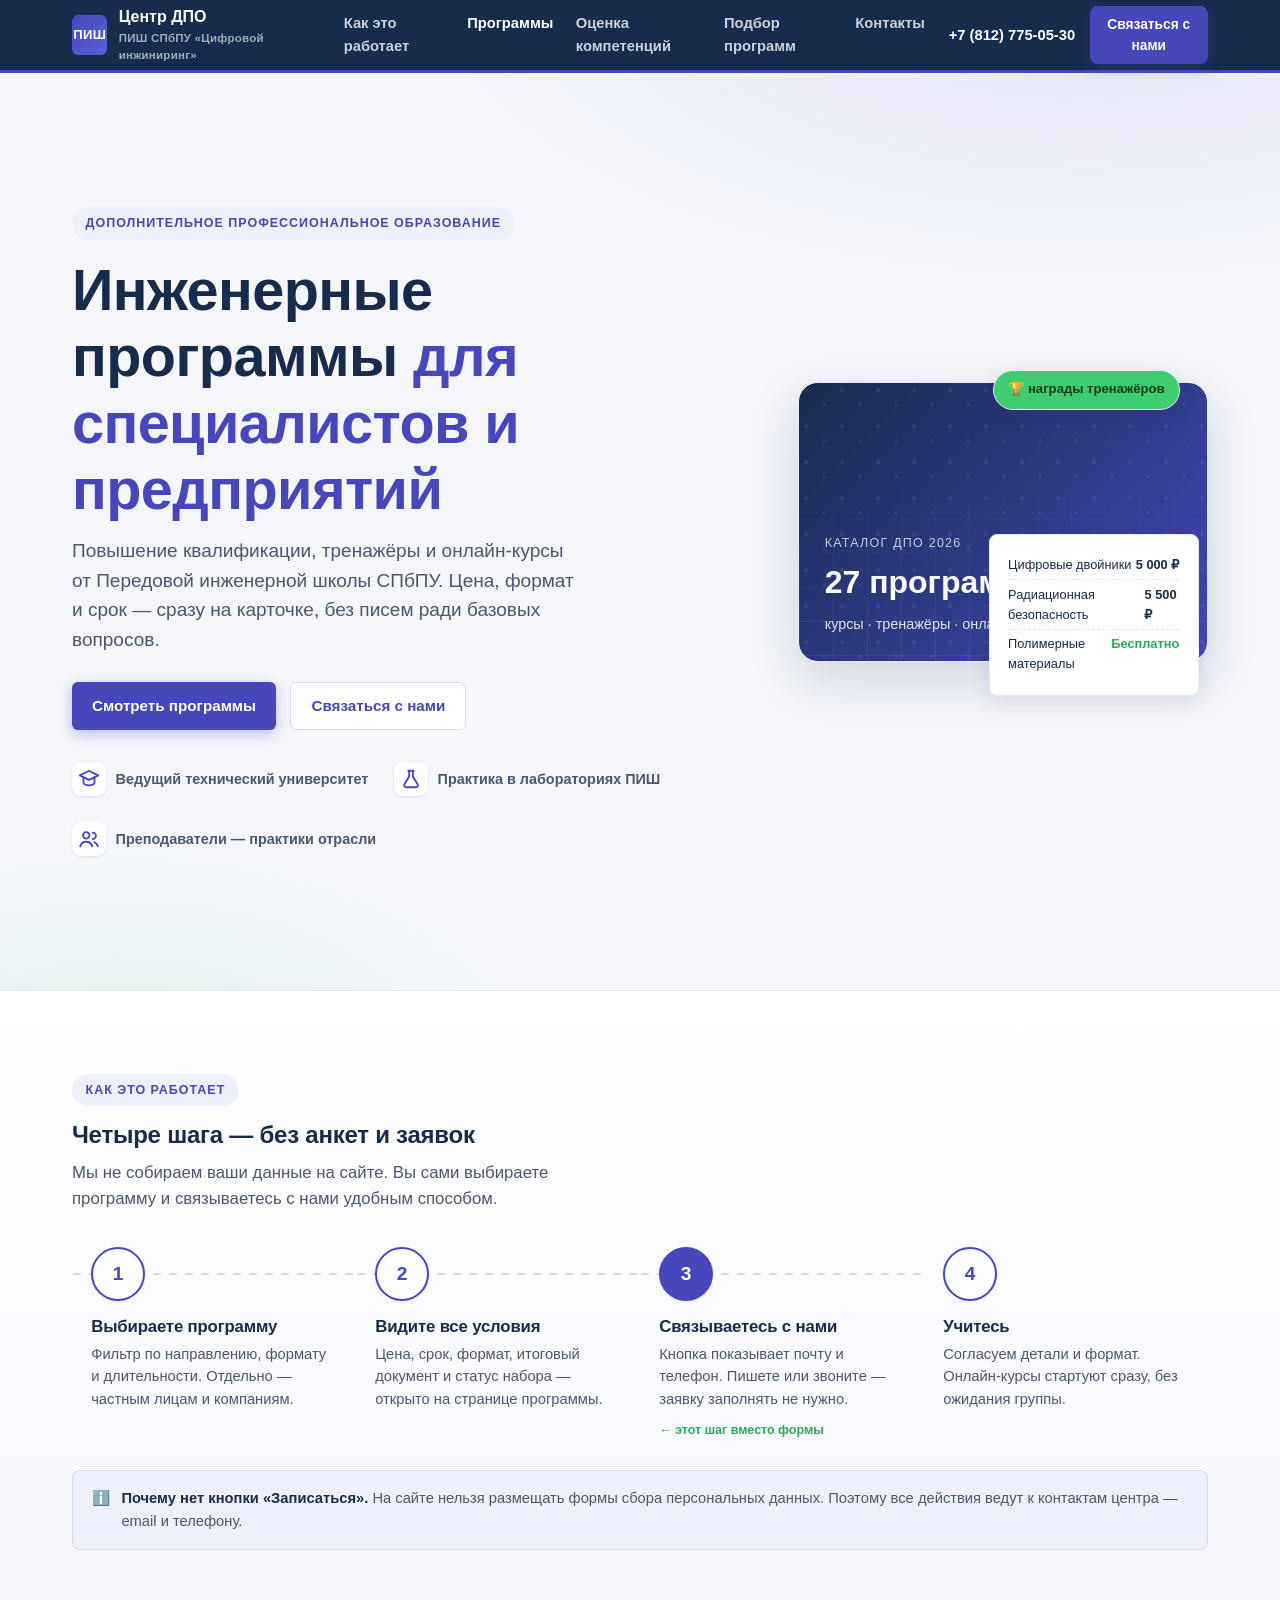
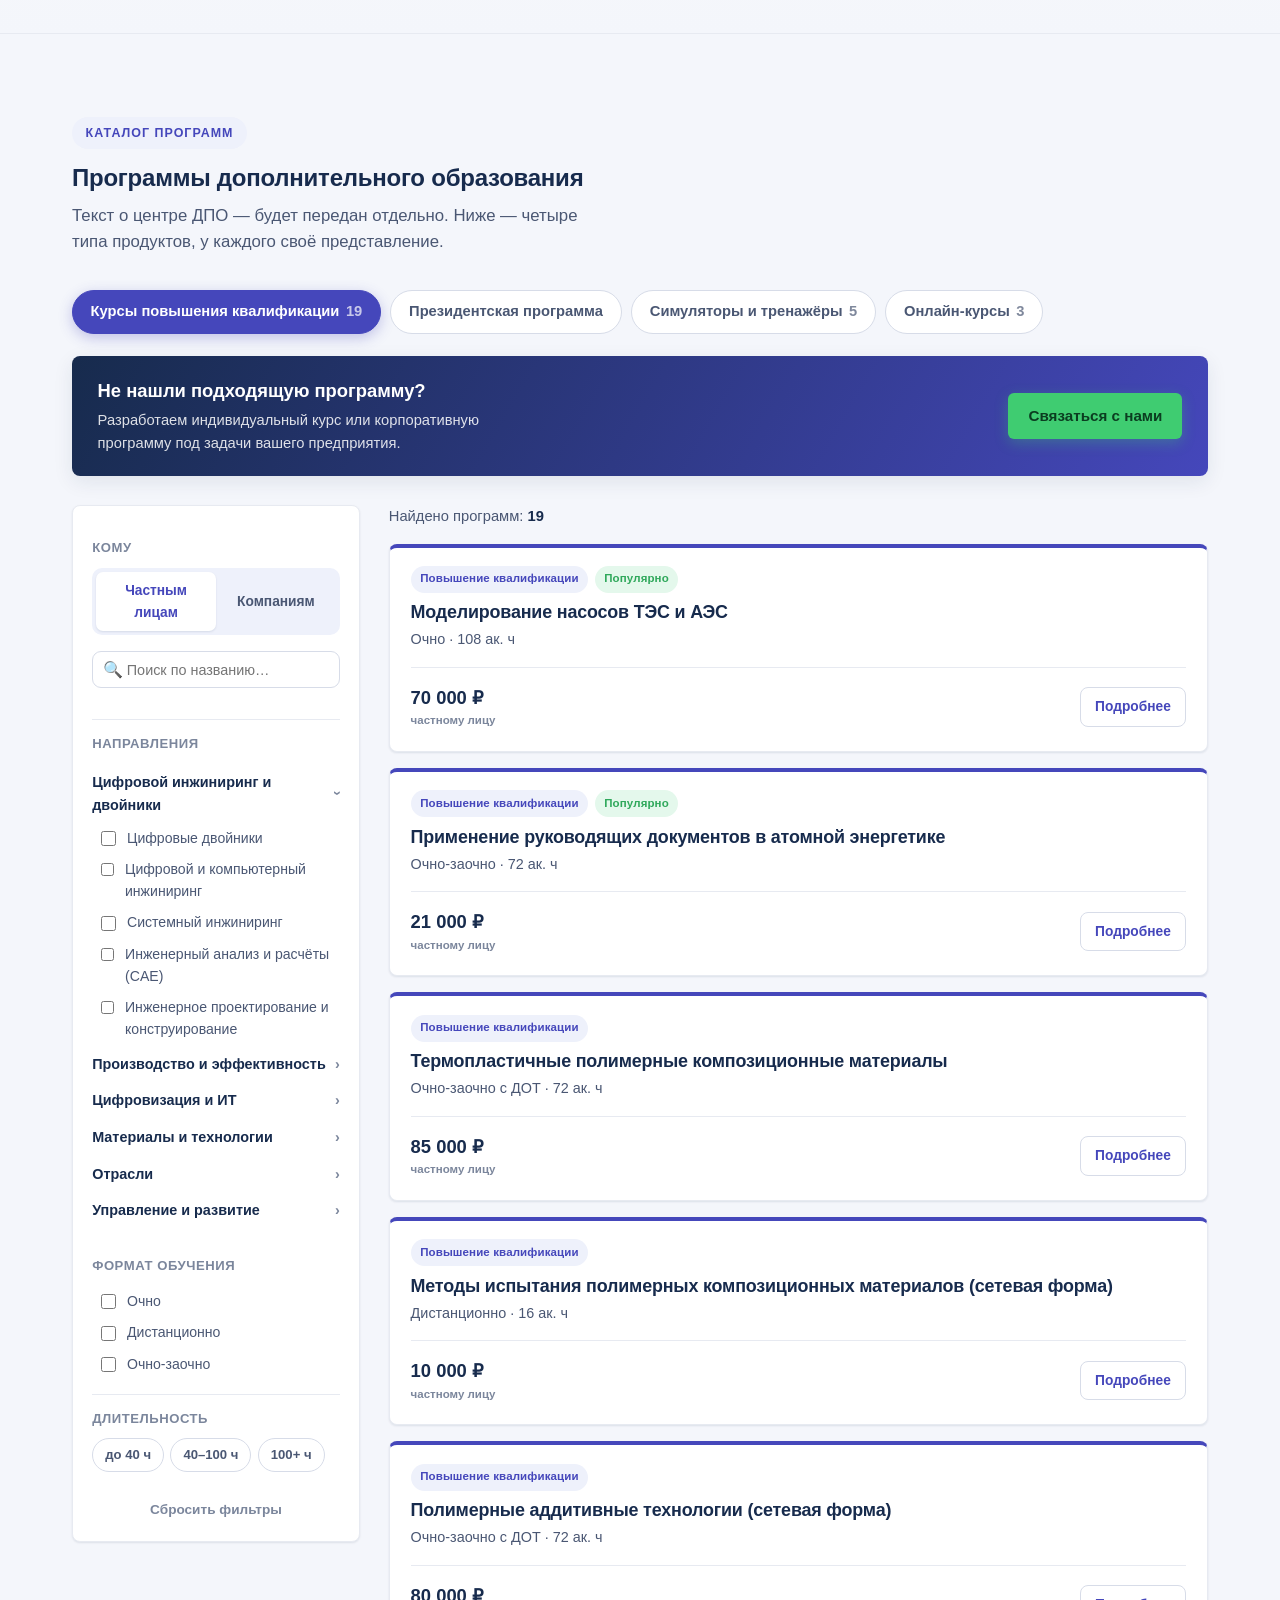
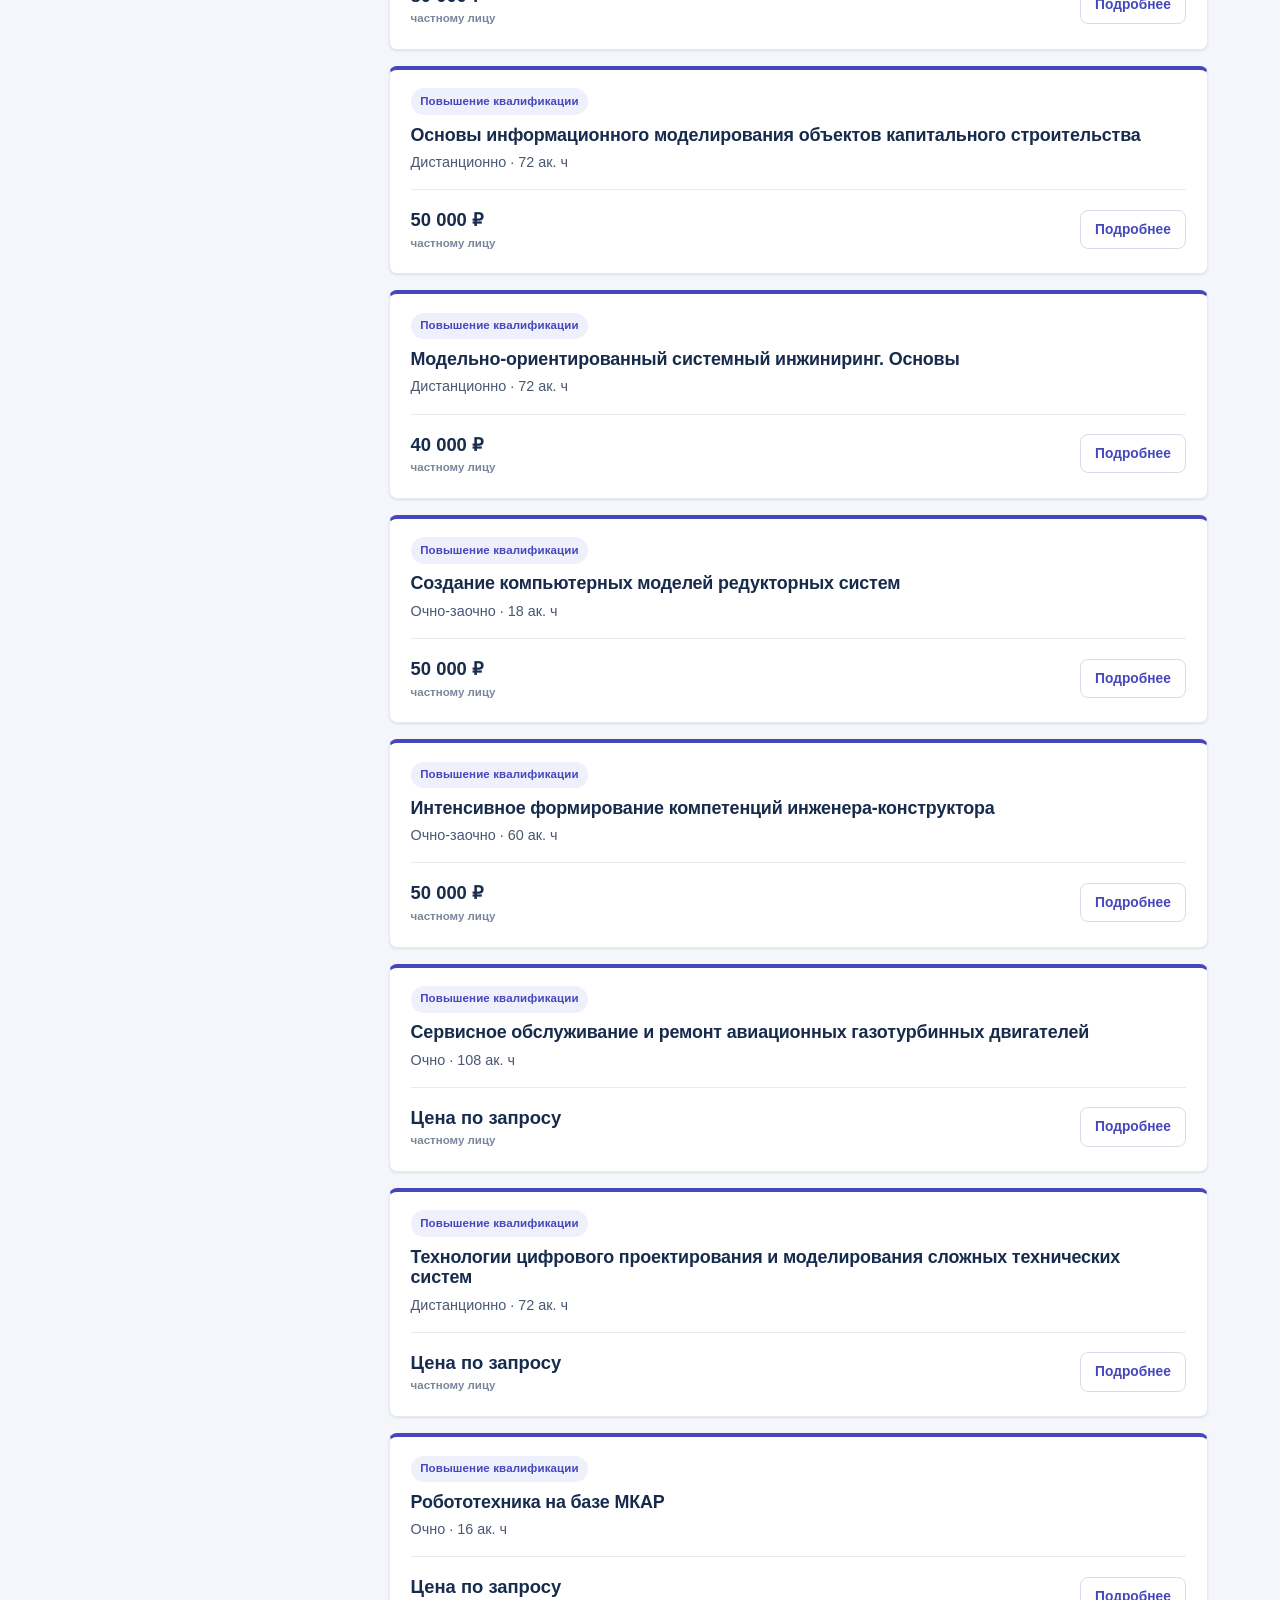
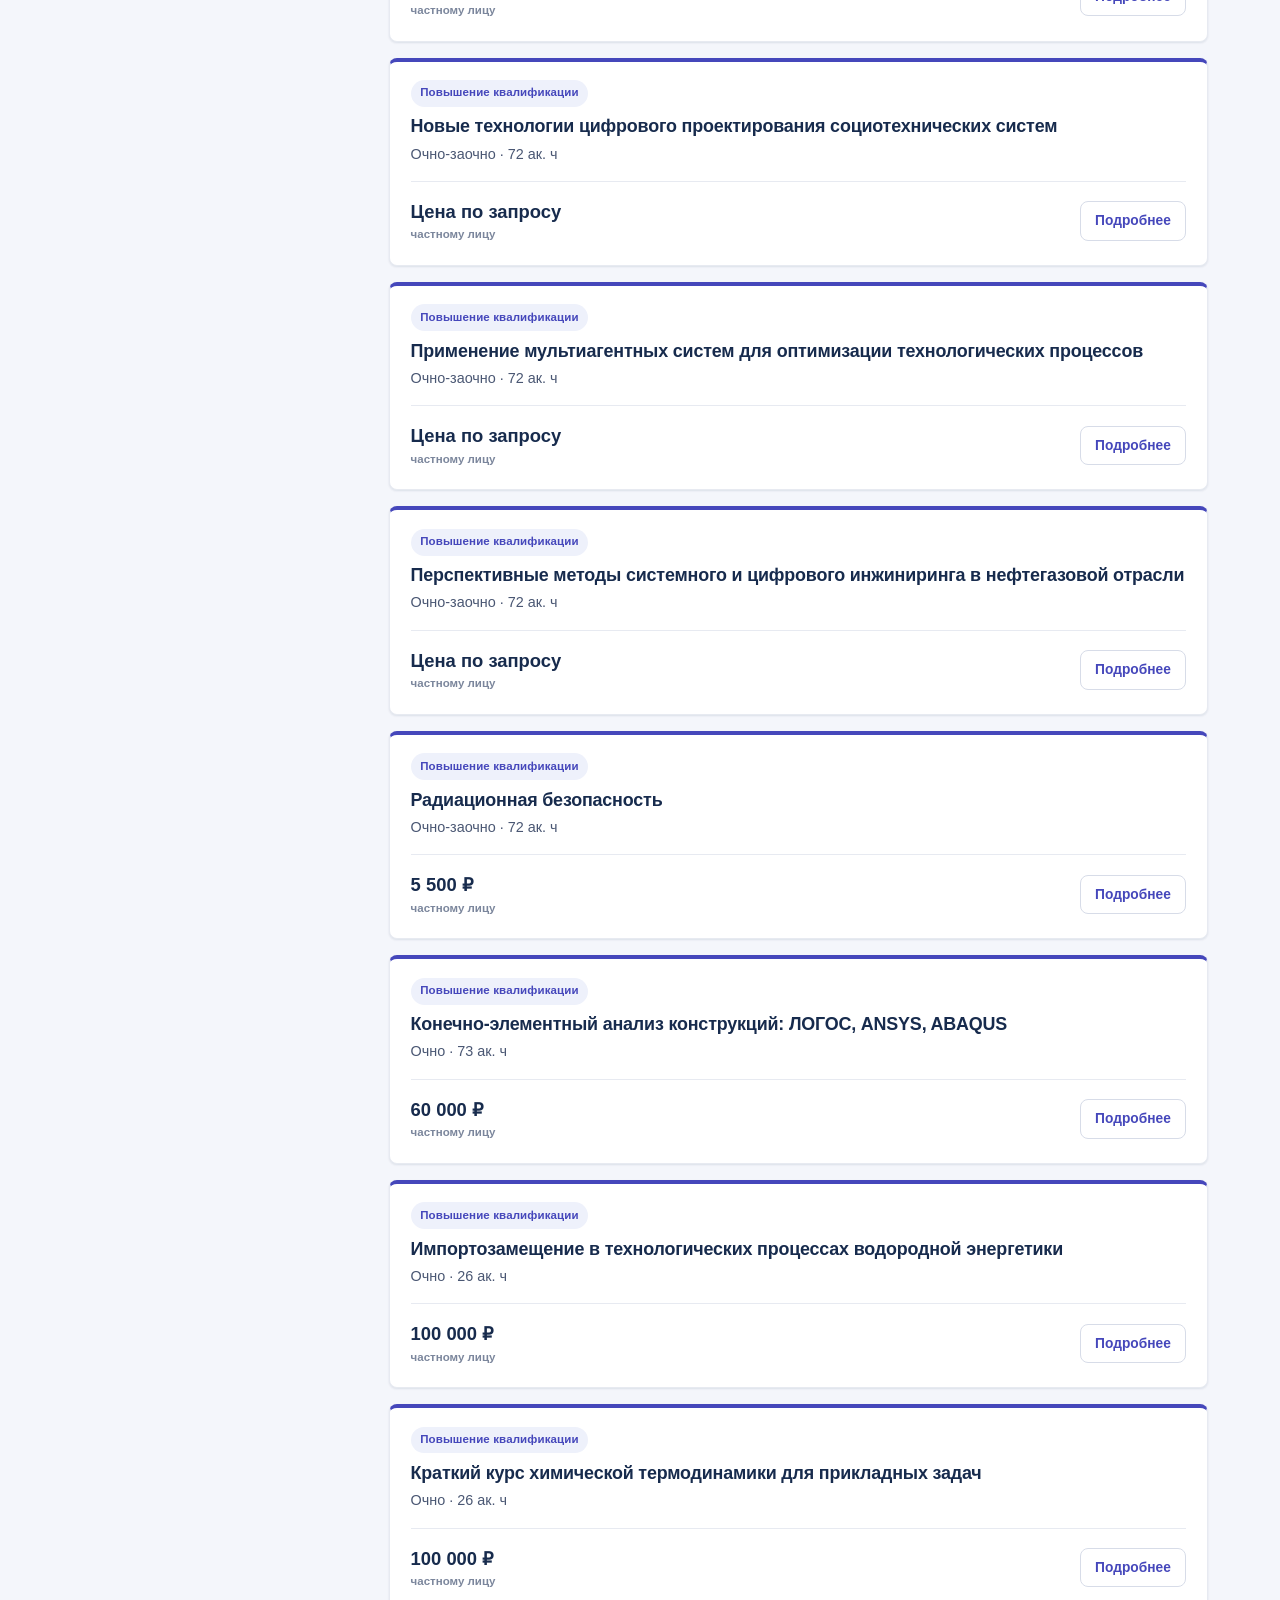
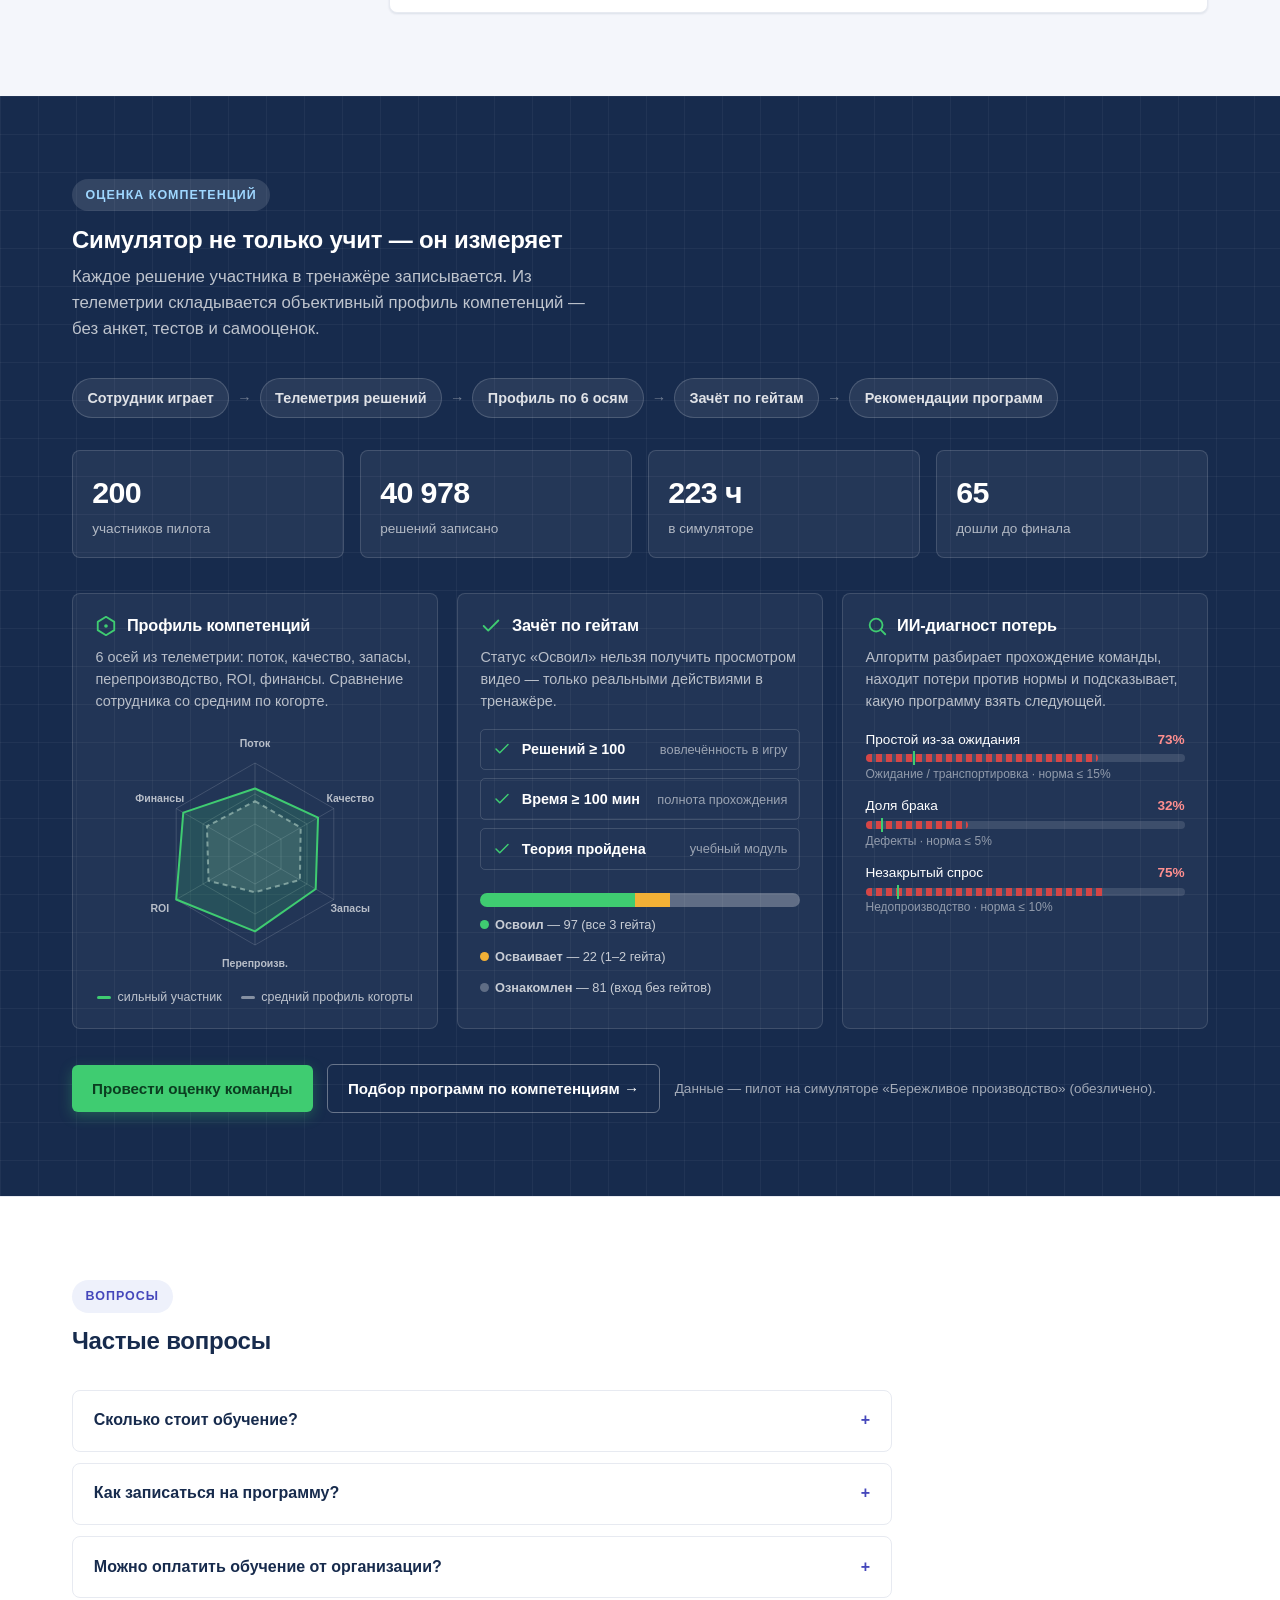
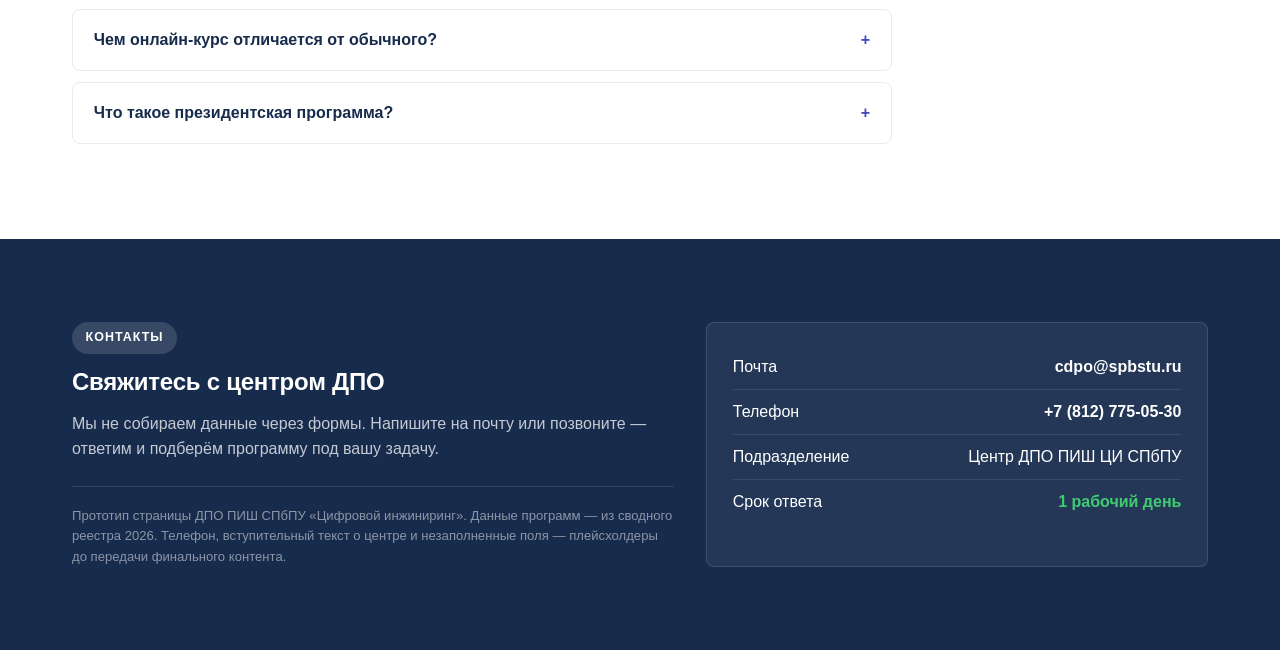
==== index.html @ 9b096b20 "feat: прототип страницы ДПО ПИШ СПбПУ Каталог программ (курсы ПК, президентская, тренажёры, онлайн)," ====
<!DOCTYPE html>
<html lang="ru">
<head>
  <meta charset="UTF-8">
  <meta name="viewport" content="width=device-width, initial-scale=1.0">
  <title>Дополнительное профессиональное образование — ПИШ СПбПУ «Цифровой инжиниринг»</title>
  <meta name="description" content="Каталог программ ДПО ПИШ СПбПУ: курсы повышения квалификации, президентская программа, симуляторы и тренажёры, онлайн-курсы.">
  <link rel="stylesheet" href="styles.css">
</head>
<body>
  <!-- ── Header ── -->
  <header class="site-header">
    <div class="wrap">
      <a class="brand" href="#top">
        <span class="logo">ПИШ</span>
        <span>Центр ДПО<small>ПИШ СПбПУ «Цифровой инжиниринг»</small></span>
      </a>
      <nav class="nav">
        <a href="#how">Как это работает</a>
        <a href="#catalog" class="active">Программы</a>
        <a href="#assessment">Оценка компетенций</a>
        <a href="competencies.html">Подбор программ</a>
        <a href="#contacts">Контакты</a>
      </nav>
      <div class="header-cta">
        <span class="header-phone">+7 (812) 775-05-30</span>
        <button class="btn btn-primary btn-sm" onclick="openContacts('шапка сайта')">Связаться с нами</button>
      </div>
    </div>
  </header>

  <main id="top">
    <!-- ── Hero ── -->
    <section class="hero">
      <div class="wrap">
        <div class="hero-text">
          <span class="eyebrow">Дополнительное профессиональное образование</span>
          <h1>Инженерные программы <span class="accent">для специалистов и предприятий</span></h1>
          <p class="lead">Повышение квалификации, тренажёры и онлайн-курсы от Передовой инженерной школы СПбПУ. Цена, формат и срок — сразу на карточке, без писем ради базовых вопросов.</p>
          <div class="hero-actions">
            <a class="btn btn-primary" href="#catalog">Смотреть программы</a>
            <button class="btn btn-ghost" onclick="openContacts('hero')">Связаться с нами</button>
          </div>
          <div class="hero-trust">
            <div class="t"><span class="ic"><svg class="li" viewBox="0 0 24 24"><path d="m12 3 10 5-10 5L2 8l10-5Z"/><path d="M6 10.5V16c0 1.5 2.7 3 6 3s6-1.5 6-3v-5.5"/></svg></span> Ведущий технический университет</div>
            <div class="t"><span class="ic"><svg class="li" viewBox="0 0 24 24"><path d="M9 3h6M10 3v6.2L4.7 18a2 2 0 0 0 1.8 3h11a2 2 0 0 0 1.8-3L14 9.2V3"/></svg></span> Практика в лабораториях ПИШ</div>
            <div class="t"><span class="ic"><svg class="li" viewBox="0 0 24 24"><circle cx="9" cy="8" r="3.5"/><path d="M2.5 20c.8-3.2 3.4-5 6.5-5s5.7 1.8 6.5 5M16 5a3.5 3.5 0 0 1 0 7M21.5 20c-.5-2.1-1.8-3.7-3.5-4.5"/></svg></span> Преподаватели — практики отрасли</div>
          </div>
        </div>
        <div class="hero-visual" aria-hidden="true">
          <div class="hv-card hv-main">
            <span class="grid-lines"></span>
            <span class="kicker">Каталог ДПО 2026</span>
            <span class="big">27 программ</span>
            <span class="sub">курсы · тренажёры · онлайн · президентская</span>
          </div>
          <div class="hv-card hv-badge">🏆 награды тренажёров</div>
          <div class="hv-card hv-mini">
            <div class="row"><span>Цифровые двойники</span><b>5 000 ₽</b></div>
            <div class="row"><span>Радиационная безопасность</span><b>5 500 ₽</b></div>
            <div class="row"><span>Полимерные материалы</span><span class="g">Бесплатно</span></div>
          </div>
        </div>
      </div>
    </section>

    <!-- ── How it works chain ── -->
    <section class="how" id="how">
      <div class="wrap">
        <div class="section-head">
          <span class="eyebrow">Как это работает</span>
          <h2>Четыре шага — без анкет и заявок</h2>
          <p>Мы не собираем ваши данные на сайте. Вы сами выбираете программу и связываетесь с нами удобным способом.</p>
        </div>
        <div class="chain">
          <div class="step">
            <div class="num">1</div>
            <h4>Выбираете программу</h4>
            <p>Фильтр по направлению, формату и длительности. Отдельно — частным лицам и компаниям.</p>
          </div>
          <div class="step">
            <div class="num">2</div>
            <h4>Видите все условия</h4>
            <p>Цена, срок, формат, итоговый документ и статус набора — открыто на странице программы.</p>
          </div>
          <div class="step accent">
            <div class="num">3</div>
            <h4>Связываетесь с нами</h4>
            <p>Кнопка показывает почту и телефон. Пишете или звоните — заявку заполнять не нужно.</p>
            <span class="tag">← этот шаг вместо формы</span>
          </div>
          <div class="step">
            <div class="num">4</div>
            <h4>Учитесь</h4>
            <p>Согласуем детали и формат. Онлайн-курсы стартуют сразу, без ожидания группы.</p>
          </div>
        </div>
        <div class="how-note">
          <span>ℹ️</span>
          <span><b>Почему нет кнопки «Записаться».</b> На сайте нельзя размещать формы сбора персональных данных. Поэтому все действия ведут к контактам центра — email и телефону.</span>
        </div>
      </div>
    </section>

    <!-- ── Catalog ── -->
    <section class="catalog" id="catalog">
      <div class="wrap">
        <div class="catalog-main">
          <div class="section-head" id="catalogHead">
            <span class="eyebrow">Каталог программ</span>
            <h2>Программы дополнительного образования</h2>
            <p>Текст о центре ДПО — будет передан отдельно. Ниже — четыре типа продуктов, у каждого своё представление.</p>
          </div>

          <!-- product-type tabs -->
          <div class="tabs" role="tablist" aria-label="Типы программ">
            <button class="tab" id="tabCourse" role="tab" data-tab="course" aria-selected="true">Курсы повышения квалификации <span class="cnt"></span></button>
            <button class="tab" role="tab" data-tab="president" aria-selected="false">Президентская программа</button>
            <button class="tab" id="tabSim" role="tab" data-tab="simulator" aria-selected="false">Симуляторы и тренажёры <span class="cnt"></span></button>
            <button class="tab" id="tabOnline" role="tab" data-tab="online" aria-selected="false">Онлайн-курсы <span class="cnt"></span></button>
          </div>

          <!-- custom-development banner -->
          <div class="custom-banner" id="customBanner">
            <div>
              <div class="cb-t">Не нашли подходящую программу?</div>
              <p>Разработаем индивидуальный курс или корпоративную программу под задачи вашего предприятия.</p>
            </div>
            <button class="btn btn-green" onclick="openContacts('баннер: разработка под заказчика')">Связаться с нами</button>
          </div>

          <!-- president flagship (shown only on that tab) -->
          <div id="presidentBlock" style="display:none"></div>

          <!-- catalog grid: sidebar + results -->
          <div class="catalog-grid" id="catalogGrid">
            <aside class="sidebar" id="sidebar" aria-label="Фильтр программ">
              <button class="btn btn-ghost btn-sm sidebar-close" id="sidebarClose">Закрыть ✕</button>

              <div class="filter-group">
                <div class="fg-title">Кому</div>
                <div class="aud-switch">
                  <button data-aud="private" aria-pressed="true">Частным лицам</button>
                  <button data-aud="company" aria-pressed="false">Компаниям</button>
                </div>
                <div class="search-box">
                  <span class="si">🔍</span>
                  <input type="search" id="searchInput" placeholder="Поиск по названию…" aria-label="Поиск программ">
                </div>
              </div>

              <div class="filter-group">
                <div class="fg-title">Направления</div>
                <div id="dirGroups"></div>
              </div>

              <div id="formatDurationGroups">
                <div class="filter-group">
                  <div class="fg-title">Формат обучения</div>
                  <label class="check"><input type="checkbox" data-kind="format" value="Очно">Очно</label>
                  <label class="check"><input type="checkbox" data-kind="format" value="Дистанционно">Дистанционно</label>
                  <label class="check"><input type="checkbox" data-kind="format" value="Очно-заочно">Очно-заочно</label>
                </div>
                <div class="filter-group">
                  <div class="fg-title">Длительность</div>
                  <div class="chips">
                    <button class="chip" data-kind="dur" data-val="<=40" aria-pressed="false">до 40 ч</button>
                    <button class="chip" data-kind="dur" data-val="40-100" aria-pressed="false">40–100 ч</button>
                    <button class="chip" data-kind="dur" data-val="100+" aria-pressed="false">100+ ч</button>
                  </div>
                </div>
              </div>

              <div class="filter-group" id="freeOnlyGroup" style="display:none">
                <label class="check"><input type="checkbox" id="freeOnly">Только бесплатные</label>
              </div>

              <button class="filter-reset" id="filterReset">Сбросить фильтры</button>
            </aside>

            <div id="results">
              <div class="results-bar">
                <div class="count" id="resultCount"></div>
                <button class="btn btn-ghost btn-sm mobile-filter-btn" id="mobileFilterBtn">🎚 Фильтры</button>
              </div>
              <div class="cards" id="cards"></div>
            </div>
          </div>
        </div>

        <!-- program detail view (SPA-style swap) -->
        <div class="detail" id="detail"></div>
      </div>
    </section>

    <!-- ── Оценка через симуляторы ── -->
    <section class="assess" id="assessment">
      <div class="wrap">
        <div class="section-head">
          <span class="eyebrow">Оценка компетенций</span>
          <h2>Симулятор не только учит — он измеряет</h2>
          <p>Каждое решение участника в тренажёре записывается. Из телеметрии складывается объективный профиль компетенций — без анкет, тестов и самооценок.</p>
        </div>

        <div class="assess-flow" aria-label="Как устроена оценка">
          <span class="f-step">Сотрудник играет</span><span class="f-arr">→</span>
          <span class="f-step">Телеметрия решений</span><span class="f-arr">→</span>
          <span class="f-step">Профиль по 6 осям</span><span class="f-arr">→</span>
          <span class="f-step">Зачёт по гейтам</span><span class="f-arr">→</span>
          <span class="f-step">Рекомендации программ</span>
        </div>

        <div class="assess-kpis" id="assessKpis"></div>

        <div class="assess-grid">
          <div class="assess-card">
            <h4><svg class="li" viewBox="0 0 24 24"><polygon points="12 2 21 7.5 21 16.5 12 22 3 16.5 3 7.5"/><circle cx="12" cy="12" r="1"/></svg>Профиль компетенций</h4>
            <p>6 осей из телеметрии: поток, качество, запасы, перепроизводство, ROI, финансы. Сравнение сотрудника со средним по когорте.</p>
            <div class="radar-wrap" id="radarWrap"></div>
            <div class="radar-legend">
              <span class="k"><span class="sw" style="background:#3FCC71"></span>сильный участник</span>
              <span class="k"><span class="sw" style="background:rgba(255,255,255,.45)"></span>средний профиль когорты</span>
            </div>
          </div>

          <div class="assess-card">
            <h4><svg class="li" viewBox="0 0 24 24"><path d="M20 6 9 17l-5-5"/></svg>Зачёт по гейтам</h4>
            <p>Статус «Освоил» нельзя получить просмотром видео — только реальными действиями в тренажёре.</p>
            <div id="gatesList"></div>
            <div class="status-bar" id="statusBar" role="img" aria-label="Распределение статусов"></div>
            <div class="status-legend" id="statusLegend"></div>
          </div>

          <div class="assess-card">
            <h4><svg class="li" viewBox="0 0 24 24"><circle cx="11" cy="11" r="7"/><path d="m21 21-4.3-4.3"/></svg>ИИ-диагност потерь</h4>
            <p>Алгоритм разбирает прохождение команды, находит потери против нормы и подсказывает, какую программу взять следующей.</p>
            <div id="lossList"></div>
          </div>
        </div>

        <div class="assess-cta">
          <button class="btn btn-green" onclick="openContacts('оценка команды через симулятор')">Провести оценку команды</button>
          <a class="btn btn-ghost" href="competencies.html" style="background:transparent;color:#fff;border-color:rgba(255,255,255,.35)">Подбор программ по компетенциям →</a>
          <span class="note">Данные — пилот на симуляторе «Бережливое производство» (обезличено).</span>
        </div>
      </div>
    </section>

    <!-- ── FAQ ── -->
    <section class="faq" id="faq">
      <div class="wrap">
        <div class="section-head">
          <span class="eyebrow">Вопросы</span>
          <h2>Частые вопросы</h2>
        </div>
        <div class="faq-list">
          <details class="faq-item"><summary>Сколько стоит обучение?<span class="pm">+</span></summary><div class="a">Стоимость указана на карточке каждой программы — отдельно для частного лица и для компании (группа от 8 человек). Часть онлайн-курсов бесплатна. Где цена ещё не утверждена — «Цена по запросу».</div></details>
          <details class="faq-item"><summary>Как записаться на программу?<span class="pm">+</span></summary><div class="a">На сайте нет формы записи. Нажмите «Связаться с нами» на нужной программе — откроются почта и телефон ответственного и центра ДПО. Напишите или позвоните, и мы согласуем участие.</div></details>
          <details class="faq-item"><summary>Можно оплатить обучение от организации?<span class="pm">+</span></summary><div class="a">Да. У большинства программ есть пометка «Можно оплатить от организации», а также отдельная цена для компаний при группе от 8 человек.</div></details>
          <details class="faq-item"><summary>Чем онлайн-курс отличается от обычного?<span class="pm">+</span></summary><div class="a">Онлайн-курс проходят самостоятельно, он стартует сразу — без ожидания набора группы. Обычные курсы идут потоками со статусом «Идёт набор» или «Следующий поток позже».</div></details>
          <details class="faq-item"><summary>Что такое президентская программа?<span class="pm">+</span></summary><div class="a">Отдельная программа подготовки управленческих кадров (550 часов, конкурсный отбор, ежегодный набор). Государство компенсирует 2/3 стоимости, стажировка включена. Подробности — во вкладке «Президентская программа».</div></details>
        </div>
      </div>
    </section>

    <!-- ── Contacts ── -->
    <section class="contacts" id="contacts">
      <div class="wrap">
        <div>
          <span class="eyebrow" style="background:rgba(255,255,255,.14);color:#fff">Контакты</span>
          <h2 style="margin-top:.9rem">Свяжитесь с центром ДПО</h2>
          <p>Мы не собираем данные через формы. Напишите на почту или позвоните — ответим и подберём программу под вашу задачу.</p>
          <div class="footer-note">Прототип страницы ДПО ПИШ СПбПУ «Цифровой инжиниринг». Данные программ — из сводного реестра 2026. Телефон, вступительный текст о центре и незаполненные поля — плейсхолдеры до передачи финального контента.</div>
        </div>
        <div class="c-block">
          <div class="c-row"><span>Почта</span><a href="mailto:cdpo@spbstu.ru?subject=Вопрос%20по%20программам%20ДПО">cdpo@spbstu.ru</a></div>
          <div class="c-row"><span>Телефон</span><a href="tel:+78127750530">+7 (812) 775-05-30</a></div>
          <div class="c-row"><span>Подразделение</span><span>Центр ДПО ПИШ ЦИ СПбПУ</span></div>
          <div class="c-row"><span>Срок ответа</span><span class="reply">1 рабочий день</span></div>
        </div>
      </div>
    </section>
  </main>

  <!-- ── Contact modal ── -->
  <div class="modal-back" id="modalBack" role="dialog" aria-modal="true" aria-label="Контакты">
    <div class="modal" id="modalBody"></div>
  </div>

  <script src="data.js"></script>
  <script src="app.js"></script>
</body>
</html>
---- styles.css ----
/* ДПО ПИШ СПбПУ — стиль каталога. Цвета из реального сайта. */

:root {
  --blue: #4547BB;          /* основной */
  --blue-600: #3a3ca3;
  --navy: #172B4D;          /* тёмный текст/акцент */
  --green: #3FCC71;         /* бесплатно / успех */
  --green-700: #2fa85b;

  --ink: #172B4D;
  --ink-2: #4a5773;
  --muted: #7b869c;
  --line: #e7eaf1;
  --line-2: #d7dce8;
  --surface: #ffffff;
  --bg: #f4f6fb;
  --bg-tint: #eef1fb;

  --amber-bg: #fff4de;
  --amber-tx: #a86a00;

  --radius: 8px;
  --radius-sm: 5px;
  --shadow-sm: 0 1px 2px rgba(23,43,77,.06), 0 1px 3px rgba(23,43,77,.05);
  --shadow-md: 0 6px 20px rgba(23,43,77,.09);
  --shadow-lg: 0 18px 50px rgba(23,43,77,.16);

  --space-section: clamp(3rem, 2rem + 4vw, 6rem);
  --maxw: 1200px;
  --ease: cubic-bezier(.16,1,.3,1);
  --dur: 260ms;
}

* { box-sizing: border-box; }
html { scroll-behavior: smooth; }
body {
  margin: 0;
  font-family: -apple-system, "Segoe UI", Roboto, "Helvetica Neue", Arial, sans-serif;
  color: var(--ink);
  background: var(--bg);
  line-height: 1.55;
  -webkit-font-smoothing: antialiased;
}
h1,h2,h3,h4 { color: var(--navy); line-height: 1.15; margin: 0; letter-spacing: -.01em; }
a { color: var(--blue); text-decoration: none; }
a:hover { text-decoration: underline; }
button { font: inherit; cursor: pointer; }
img { max-width: 100%; }
.wrap { max-width: var(--maxw); margin: 0 auto; padding: 0 clamp(1rem, .5rem + 2vw, 2rem); }
.visually-hidden { position:absolute; width:1px; height:1px; overflow:hidden; clip:rect(0 0 0 0); }

/* ── Buttons ── */
.btn { display:inline-flex; align-items:center; gap:.5rem; border:0; border-radius:6px;
  padding:.72rem 1.25rem; font-weight:600; font-size:.95rem; transition:transform var(--dur) var(--ease), box-shadow var(--dur), background var(--dur); }
.btn:hover { text-decoration:none; transform:translateY(-1px); }
.btn-primary { background:var(--blue); color:#fff; box-shadow:0 4px 14px rgba(69,71,187,.32); }
.btn-primary:hover { background:var(--blue-600); box-shadow:0 8px 22px rgba(69,71,187,.4); }
.btn-green { background:var(--green); color:#0b3d20; box-shadow:0 4px 14px rgba(63,204,113,.3); }
.btn-green:hover { background:var(--green-700); color:#fff; }
.btn-ghost { background:#fff; color:var(--blue); border:1.5px solid var(--line-2); }
.btn-ghost:hover { border-color:var(--blue); background:var(--bg-tint); }
.btn-sm { padding:.5rem .9rem; font-size:.86rem; border-radius:8px; }
.btn-block { width:100%; justify-content:center; }

/* ── Header — тёмная шапка как на pish.spbstu.ru ── */
.site-header { position:sticky; top:0; z-index:40; background:var(--navy);
  border-bottom:3px solid var(--blue); }
.site-header .wrap { display:flex; align-items:center; gap:1.5rem; height:70px; }
.brand { display:flex; align-items:center; gap:.7rem; font-weight:800; color:#fff; }
.brand:hover { text-decoration:none; }
.brand .logo { width:40px; height:40px; border-radius:6px; background:linear-gradient(135deg,var(--blue),#5d5fd8);
  display:grid; place-items:center; color:#fff; font-size:.82rem; letter-spacing:.02em; }
.brand small { display:block; font-weight:600; font-size:.72rem; color:rgba(255,255,255,.6); letter-spacing:.02em; }
.nav { margin-left:auto; display:flex; gap:1.4rem; }
.nav a { color:rgba(255,255,255,.78); font-weight:600; font-size:.92rem; }
.nav a.active, .nav a:hover { color:#fff; text-decoration:none; }
.header-cta { display:flex; align-items:center; gap:.9rem; }
.header-phone { font-weight:700; color:#fff; font-size:.92rem; white-space:nowrap; }

/* ── Hero ── */
.hero { position:relative; overflow:hidden; background:
  radial-gradient(1100px 500px at 85% -10%, rgba(69,71,187,.10), transparent 60%),
  radial-gradient(700px 400px at 10% 110%, rgba(63,204,113,.10), transparent 60%),
  var(--bg); }
.hero .wrap { display:grid; grid-template-columns:1.15fr .85fr; gap:2.5rem; align-items:center;
  padding-top:clamp(2.5rem,4vw,4.5rem); padding-bottom:clamp(2.5rem,4vw,4.5rem); }
.eyebrow { display:inline-flex; align-items:center; gap:.5rem; background:var(--bg-tint); color:var(--blue);
  font-weight:700; font-size:.78rem; letter-spacing:.08em; text-transform:uppercase; padding:.4rem .85rem; border-radius:100px; }
.hero h1 { font-size:clamp(2.1rem, 1.4rem + 3vw, 3.6rem); margin:1.1rem 0 .9rem; }
.hero h1 .accent { color:var(--blue); }
.hero p.lead { font-size:clamp(1rem,.95rem + .3vw,1.2rem); color:var(--ink-2); max-width:48ch; margin:0 0 1.7rem; }
.hero-actions { display:flex; flex-wrap:wrap; gap:.9rem; }
.hero-trust { display:flex; flex-wrap:wrap; gap:1.6rem; margin-top:2rem; }
.hero-trust .t { display:flex; align-items:center; gap:.6rem; color:var(--ink-2); font-size:.9rem; font-weight:600; }
.hero-trust .t .ic { width:34px; height:34px; border-radius:9px; background:#fff; box-shadow:var(--shadow-sm);
  display:grid; place-items:center; color:var(--blue); }

/* Hero visual — geometric composition, no photos */
.hero-visual { position:relative; min-height:340px; }
.hv-card { position:absolute; background:#fff; border:1px solid var(--line); border-radius:var(--radius);
  box-shadow:var(--shadow-md); padding:1rem 1.15rem; }
.hv-main { inset:20px 0 40px 12%; border-radius:20px; background:
  linear-gradient(135deg, var(--navy), var(--blue)); box-shadow:var(--shadow-lg);
  display:flex; flex-direction:column; justify-content:flex-end; padding:1.6rem; color:#fff; overflow:hidden; }
.hv-main::before { content:""; position:absolute; inset:0; opacity:.5; background-image:
  radial-gradient(circle at 20% 20%, rgba(255,255,255,.14) 0 2px, transparent 2px),
  radial-gradient(circle at 70% 60%, rgba(255,255,255,.10) 0 2px, transparent 2px);
  background-size:36px 36px; }
.hv-main .grid-lines { position:absolute; inset:0; background-image:
  linear-gradient(rgba(255,255,255,.07) 1px, transparent 1px),
  linear-gradient(90deg, rgba(255,255,255,.07) 1px, transparent 1px);
  background-size:34px 34px; mask:linear-gradient(to top, #000, transparent 70%); }
.hv-main .kicker { position:relative; font-size:.78rem; letter-spacing:.1em; text-transform:uppercase; opacity:.75; }
.hv-main .big { position:relative; font-size:2rem; font-weight:800; margin-top:.3rem; }
.hv-main .sub { position:relative; opacity:.85; font-size:.9rem; margin-top:.3rem; }
.hv-badge { top:8px; right:6%; background:var(--green); color:#0b3d20; font-weight:700; font-size:.82rem;
  padding:.55rem .9rem; border-radius:100px; box-shadow:var(--shadow-md); }
.hv-mini { bottom:6px; right:2%; width:210px; }
.hv-mini .row { display:flex; justify-content:space-between; font-size:.8rem; padding:.28rem 0; border-bottom:1px dashed var(--line); }
.hv-mini .row:last-child { border:0; }
.hv-mini .row b { color:var(--navy); }
.hv-mini .row .g { color:var(--green-700); font-weight:700; }

/* ── Section basics ── */
section { padding:var(--space-section) 0; }
.section-head { max-width:60ch; margin-bottom:2.2rem; }
.section-head .eyebrow { margin-bottom:.9rem; }
.section-head h2 { font-size:clamp(1.6rem,1.2rem+1.6vw,2.4rem); }
.section-head p { color:var(--ink-2); font-size:1.05rem; margin:.7rem 0 0; }

/* ── How it works chain ── */
.how { background:linear-gradient(180deg,#fff, var(--bg)); border-top:1px solid var(--line); border-bottom:1px solid var(--line); }
.chain { display:grid; grid-template-columns:repeat(4,1fr); gap:0; position:relative; }
.chain .step { position:relative; padding:0 1.2rem; }
.chain .step:not(:last-child)::after { content:""; position:absolute; top:26px; right:-1px; width:100%;
  height:2px; background:repeating-linear-gradient(90deg,var(--line-2) 0 8px, transparent 8px 16px); z-index:0; }
.chain .num { position:relative; z-index:1; width:54px; height:54px; border-radius:50%; background:#fff;
  border:2px solid var(--blue); color:var(--blue); font-weight:800; font-size:1.2rem; display:grid; place-items:center;
  box-shadow:var(--shadow-sm); margin-bottom:1rem; }
.chain .step.accent .num { background:var(--blue); color:#fff; }
.chain h4 { font-size:1.05rem; margin-bottom:.4rem; }
.chain p { color:var(--ink-2); font-size:.92rem; margin:0; }
.chain .step .tag { display:inline-block; margin-top:.6rem; font-size:.78rem; font-weight:700; color:var(--green-700); }
.how-note { margin-top:1.8rem; background:var(--bg-tint); border:1px solid var(--line-2); border-radius:var(--radius);
  padding:1rem 1.2rem; color:var(--ink-2); font-size:.92rem; display:flex; gap:.7rem; }
.how-note b { color:var(--navy); }

/* ── Catalog layout ── */
.catalog { background:var(--bg); }
.tabs { display:flex; flex-wrap:wrap; gap:.6rem; margin-bottom:1.4rem; }
.tab { background:#fff; border:1.5px solid var(--line-2); color:var(--ink-2); font-weight:600;
  padding:.6rem 1.1rem; border-radius:100px; font-size:.92rem; transition:all var(--dur) var(--ease); }
.tab:hover { border-color:var(--blue); color:var(--blue); }
.tab[aria-selected="true"] { background:var(--blue); border-color:var(--blue); color:#fff; box-shadow:0 4px 14px rgba(69,71,187,.3); }
.tab .cnt { opacity:.7; font-weight:700; margin-left:.15rem; }

.custom-banner { display:flex; flex-wrap:wrap; align-items:center; gap:1rem 1.4rem; justify-content:space-between;
  background:linear-gradient(120deg, var(--navy), var(--blue)); color:#fff; border-radius:var(--radius);
  padding:1.3rem 1.6rem; margin-bottom:1.8rem; box-shadow:var(--shadow-md); }
.custom-banner .cb-t { font-weight:800; font-size:1.15rem; }
.custom-banner p { margin:.25rem 0 0; opacity:.85; font-size:.92rem; max-width:52ch; }

.catalog-grid { display:grid; grid-template-columns:288px 1fr; gap:1.8rem; align-items:start; }

/* Sidebar */
.sidebar { position:sticky; top:88px; background:#fff; border:1px solid var(--line); border-radius:var(--radius);
  padding:1.2rem; box-shadow:var(--shadow-sm); }
.aud-switch { display:flex; background:var(--bg-tint); border-radius:10px; padding:4px; margin-bottom:1rem; }
.aud-switch button { flex:1; border:0; background:transparent; color:var(--ink-2); font-weight:700; font-size:.86rem;
  padding:.5rem; border-radius:7px; transition:all var(--dur); }
.aud-switch button[aria-pressed="true"] { background:#fff; color:var(--blue); box-shadow:var(--shadow-sm); }
.search-box { position:relative; margin-bottom:1.1rem; }
.search-box input { width:100%; border:1.5px solid var(--line-2); border-radius:9px; padding:.6rem .8rem .6rem 2.1rem;
  font-size:.9rem; color:var(--ink); }
.search-box input:focus { outline:none; border-color:var(--blue); }
.search-box .si { position:absolute; left:.7rem; top:50%; transform:translateY(-50%); color:var(--muted); }
.filter-group { border-top:1px solid var(--line); padding:.85rem 0; }
.filter-group:first-of-type { border-top:0; }
.filter-group > .fg-title { font-weight:700; font-size:.82rem; text-transform:uppercase; letter-spacing:.04em; color:var(--muted); margin-bottom:.6rem; }
.dir-group > summary { list-style:none; cursor:pointer; display:flex; align-items:center; justify-content:space-between;
  padding:.45rem 0; font-weight:600; font-size:.9rem; color:var(--navy); }
.dir-group > summary::-webkit-details-marker { display:none; }
.dir-group > summary .chev { transition:transform var(--dur); color:var(--muted); }
.dir-group[open] > summary .chev { transform:rotate(90deg); }
.check { display:flex; align-items:flex-start; gap:.5rem; padding:.3rem 0 .3rem .3rem; font-size:.88rem; color:var(--ink-2); cursor:pointer; }
.check input { margin-top:.2rem; accent-color:var(--blue); width:15px; height:15px; }
.check:hover { color:var(--navy); }
.chips { display:flex; flex-wrap:wrap; gap:.4rem; }
.chip { border:1.5px solid var(--line-2); background:#fff; color:var(--ink-2); border-radius:100px;
  padding:.35rem .75rem; font-size:.82rem; font-weight:600; transition:all var(--dur); }
.chip[aria-pressed="true"] { background:var(--bg-tint); border-color:var(--blue); color:var(--blue); }
.filter-reset { margin-top:.8rem; width:100%; background:transparent; border:0; color:var(--muted); font-weight:600; font-size:.85rem; }
.filter-reset:hover { color:var(--blue); }

/* Results */
.results-bar { display:flex; align-items:center; justify-content:space-between; margin-bottom:1rem; gap:1rem; }
.results-bar .count { color:var(--ink-2); font-size:.92rem; }
.results-bar .count b { color:var(--navy); }
.mobile-filter-btn { display:none; }
.cards { display:grid; gap:1rem; }

/* Program card (preview) */
.card { background:#fff; border:1px solid var(--line); border-radius:var(--radius); box-shadow:var(--shadow-sm);
  overflow:hidden; transition:transform var(--dur) var(--ease), box-shadow var(--dur); border-top:4px solid var(--blue); }
.card.t-online { border-top-color:var(--green); }
.card.t-simulator { border-top-color:#7c5cff; }
.card:hover { transform:translateY(-3px); box-shadow:var(--shadow-md); }
.card .body { padding:1.15rem 1.3rem 1.3rem; }
.badges { display:flex; flex-wrap:wrap; gap:.4rem; margin-bottom:.6rem; }
.badge { font-size:.72rem; font-weight:700; padding:.28rem .6rem; border-radius:100px; letter-spacing:.01em; }
.b-type { background:var(--bg-tint); color:var(--blue); }
.b-online { background:#e4f8ec; color:var(--green-700); }
.b-sim { background:#efeaff; color:#5b3fd6; }
.b-popular { background:#e4f8ec; color:var(--green-700); }
.b-free { background:#e4f8ec; color:var(--green-700); }
.b-paid { background:var(--amber-bg); color:var(--amber-tx); }
.b-award { background:#fff6e6; color:#9a6b00; }
.card h3 { font-size:1.12rem; margin-bottom:.35rem; }
.card .meta { color:var(--ink-2); font-size:.9rem; }
.card .trust { color:var(--muted); font-size:.84rem; margin-top:.35rem; }
.card .foot { display:flex; align-items:center; justify-content:space-between; gap:1rem; margin-top:1rem;
  padding-top:1rem; border-top:1px solid var(--line); }
.card .price { font-weight:800; font-size:1.15rem; color:var(--navy); }
.card .price small { display:block; font-weight:600; font-size:.72rem; color:var(--muted); }
.card .price.free { color:var(--green-700); }

.empty { background:#fff; border:1px dashed var(--line-2); border-radius:var(--radius); padding:2.4rem; text-align:center; color:var(--ink-2); }
.empty b { display:block; color:var(--navy); font-size:1.05rem; margin-bottom:.3rem; }

/* ── President flagship ── */
.president { background:#fff; border:1px solid var(--line); }
.pres-card { border:2px solid var(--blue); border-radius:20px; overflow:hidden; box-shadow:var(--shadow-md); }
.pres-head { background:linear-gradient(120deg,var(--navy),var(--blue)); color:#fff; padding:1.8rem 2rem; }
.pres-head .eyebrow { background:rgba(255,255,255,.16); color:#fff; }
.pres-head h2 { color:#fff; font-size:clamp(1.5rem,1.2rem+1.3vw,2.1rem); margin:.8rem 0 0; }
.pres-facts { display:grid; grid-template-columns:repeat(4,1fr); gap:1px; background:var(--line); }
.pres-facts .f { background:#fff; padding:1.1rem 1.2rem; }
.pres-facts .f .l { font-size:.74rem; text-transform:uppercase; letter-spacing:.04em; color:var(--muted); }
.pres-facts .f .v { font-weight:800; color:var(--navy); margin-top:.2rem; }
.pres-deadline { background:var(--amber-bg); color:var(--amber-tx); font-weight:700; padding:.9rem 2rem;
  display:flex; flex-wrap:wrap; gap:.4rem 1.2rem; align-items:center; }
.pres-deadline .sp { color:#8a5a00; font-weight:600; }
.pres-benefits { display:grid; grid-template-columns:1fr 1fr; gap:1rem; padding:1.6rem 2rem; }
.pres-benefit { background:var(--bg-tint); border:1px solid var(--line-2); border-radius:var(--radius); padding:1.1rem 1.2rem; }
.pres-benefit .bt { display:flex; align-items:center; gap:.5rem; font-weight:800; color:var(--navy); }
.pres-benefit p { margin:.5rem 0 0; color:var(--ink-2); font-size:.92rem; }
.pres-body { padding:0 2rem 1.8rem; }
.pres-actions { display:flex; flex-wrap:wrap; gap:.8rem; padding:0 2rem 2rem; }

/* ── Program detail view ── */
.detail { display:none; }
body.view-detail .catalog-main { display:none; }
body.view-detail .detail { display:block; }
.breadcrumb { display:flex; align-items:center; gap:.4rem; color:var(--ink-2); font-size:.9rem; margin-bottom:1rem; }
.breadcrumb button { background:transparent; border:0; color:var(--blue); font-weight:600; display:inline-flex; gap:.3rem; align-items:center; }
.detail-head h1 { font-size:clamp(1.5rem,1.2rem+1.4vw,2.2rem); margin:.5rem 0 .5rem; }
.detail-head .forwho { color:var(--ink-2); font-size:1.02rem; }
.detail-head .trust { color:var(--green-700); font-weight:700; font-size:.9rem; margin-top:.3rem; }
.detail-grid { display:grid; grid-template-columns:1fr 340px; gap:1.8rem; margin-top:1.6rem; align-items:start; }
.dtabs { display:flex; gap:.3rem; border-bottom:2px solid var(--line); margin-bottom:1.2rem; }
.dtab { background:transparent; border:0; padding:.7rem .3rem; margin-right:1.2rem; font-weight:700; color:var(--muted);
  border-bottom:2px solid transparent; margin-bottom:-2px; }
.dtab[aria-selected="true"] { color:var(--blue); border-bottom-color:var(--blue); }
.learn-list, .mod-list { list-style:none; padding:0; margin:0; }
.learn-list li { display:flex; gap:.6rem; padding:.4rem 0; color:var(--ink); }
.learn-list li .ck { color:var(--green-700); flex:none; }
.mod-list li { padding:.6rem .9rem; border:1px solid var(--line); border-radius:9px; margin-bottom:.5rem; color:var(--ink); font-size:.95rem; }
.mod-list li.practice { border-color:var(--green); background:#f2fdf6; font-weight:600; }
.mod-note { color:var(--muted); font-size:.88rem; font-style:italic; }
.facts { display:grid; grid-template-columns:1fr 1fr; gap:1px; background:var(--line); border:1px solid var(--line);
  border-radius:var(--radius); overflow:hidden; margin-bottom:1rem; }
.facts .f { background:var(--bg-tint); padding:.85rem 1rem; }
.facts .f .l { font-size:.72rem; text-transform:uppercase; letter-spacing:.04em; color:var(--muted); }
.facts .f .v { font-weight:700; color:var(--navy); margin-top:.15rem; font-size:.95rem; }
.facts .f .v.status-go { color:var(--green-700); }
.practice-flag { display:flex; gap:.5rem; align-items:center; background:#f2fdf6; border:1px solid var(--green);
  color:var(--green-700); font-weight:600; border-radius:9px; padding:.6rem .8rem; font-size:.88rem; margin-bottom:1rem; }
.price-block { border:1px solid var(--line); border-radius:var(--radius); padding:1rem 1.1rem; margin-bottom:.9rem; }
.price-block .l { font-size:.8rem; color:var(--muted); }
.price-block .p { font-weight:800; font-size:1.35rem; color:var(--navy); margin:.15rem 0 .2rem; }
.price-block .note { font-size:.8rem; color:var(--muted); margin-bottom:.7rem; }
.similar { display:flex; flex-wrap:wrap; gap:.5rem; margin-top:.6rem; }
.similar .s { border:1.5px solid var(--line-2); border-radius:100px; padding:.4rem .85rem; font-size:.85rem; color:var(--blue); background:#fff; }
.similar .s:hover { border-color:var(--blue); text-decoration:none; }
.disclosure { border-top:1px solid var(--line); margin-top:1.4rem; }
.disclosure summary { list-style:none; cursor:pointer; padding:1rem 0; font-weight:700; color:var(--navy); display:flex; gap:.5rem; align-items:center; }
.disclosure summary::-webkit-details-marker { display:none; }
.disclosure .dc-body { padding-bottom:1.2rem; color:var(--ink-2); font-size:.94rem; }
.disclosure .dc-body h4 { font-size:.9rem; margin:.8rem 0 .3rem; color:var(--navy); }
.contact-card { background:var(--bg-tint); border:1px solid var(--line-2); border-radius:var(--radius); padding:1.1rem 1.2rem; margin-top:1.2rem; }
.contact-card h4 { margin-bottom:.5rem; }
.contact-card .row { font-size:.92rem; color:var(--ink); padding:.15rem 0; }
.contact-card .reply { color:var(--muted); font-size:.85rem; margin-top:.5rem; }
.gallery { display:grid; grid-template-columns:repeat(3,1fr); gap:.6rem; margin-bottom:1.2rem; }
.gallery .shot { aspect-ratio:4/3; border-radius:9px; background:linear-gradient(135deg,var(--navy),var(--blue));
  position:relative; overflow:hidden; display:grid; place-items:center; color:rgba(255,255,255,.55); font-size:.75rem; }
.gallery .shot::after { content:""; position:absolute; inset:0; background-image:
  linear-gradient(rgba(255,255,255,.08) 1px,transparent 1px), linear-gradient(90deg,rgba(255,255,255,.08) 1px,transparent 1px);
  background-size:20px 20px; }

/* ── FAQ ── */
.faq { background:#fff; border-top:1px solid var(--line); }
.faq-list { max-width:820px; }
.faq-item { border:1px solid var(--line); border-radius:var(--radius); margin-bottom:.7rem; overflow:hidden; background:#fff; }
.faq-item summary { list-style:none; cursor:pointer; padding:1.1rem 1.3rem; font-weight:700; color:var(--navy);
  display:flex; justify-content:space-between; gap:1rem; align-items:center; }
.faq-item summary::-webkit-details-marker { display:none; }
.faq-item[open] summary { color:var(--blue); }
.faq-item .pm { color:var(--blue); flex:none; transition:transform var(--dur); }
.faq-item[open] .pm { transform:rotate(45deg); }
.faq-item .a { padding:0 1.3rem 1.2rem; color:var(--ink-2); }

/* ── Contacts / footer ── */
.contacts { background:var(--navy); color:#fff; }
.contacts h2, .contacts h3 { color:#fff; }
.contacts .wrap { display:grid; grid-template-columns:1.2fr 1fr; gap:2rem; }
.contacts p { color:rgba(255,255,255,.75); }
.contacts .c-block { background:rgba(255,255,255,.06); border:1px solid rgba(255,255,255,.12); border-radius:var(--radius); padding:1.4rem 1.6rem; }
.contacts .c-row { display:flex; justify-content:space-between; padding:.6rem 0; border-bottom:1px solid rgba(255,255,255,.1); }
.contacts .c-row:last-child { border:0; }
.contacts .c-row a { color:#fff; font-weight:700; }
.contacts .reply { color:var(--green); font-weight:600; }
.footer-note { border-top:1px solid rgba(255,255,255,.12); margin-top:1.5rem; padding-top:1.2rem; font-size:.82rem; color:rgba(255,255,255,.5); }

/* ── Contact modal ── */
.modal-back { position:fixed; inset:0; background:rgba(23,43,77,.5); backdrop-filter:blur(3px); z-index:100;
  display:none; align-items:center; justify-content:center; padding:1rem; }
.modal-back.open { display:flex; }
.modal { background:#fff; border-radius:18px; max-width:420px; width:100%; box-shadow:var(--shadow-lg);
  padding:1.8rem; animation:pop var(--dur) var(--ease); }
@keyframes pop { from { transform:translateY(12px) scale(.97); opacity:0; } to { transform:none; opacity:1; } }
.modal h3 { font-size:1.3rem; }
.modal .sub { color:var(--ink-2); font-size:.92rem; margin:.4rem 0 1.2rem; }
.modal .m-row { display:flex; align-items:center; gap:.8rem; padding:.9rem 1rem; border:1px solid var(--line);
  border-radius:11px; margin-bottom:.7rem; }
.modal .m-row .ic { width:40px; height:40px; border-radius:10px; background:var(--bg-tint); color:var(--blue); display:grid; place-items:center; flex:none; }
.modal .m-row .l { font-size:.78rem; color:var(--muted); }
.modal .m-row .v { font-weight:700; color:var(--navy); }
.modal .m-row .v a { color:var(--navy); }
.modal .m-reply { text-align:center; color:var(--muted); font-size:.85rem; margin-top:.8rem; }
.modal .m-close { position:relative; float:right; margin:-.6rem -.6rem 0 0; background:transparent; border:0; color:var(--muted); font-size:1.4rem; line-height:1; }

/* ── Responsive ── */
@media (max-width:960px) {
  .hero .wrap { grid-template-columns:1fr; }
  .hero-visual { min-height:260px; order:-1; }
  .catalog-grid { grid-template-columns:1fr; }
  .sidebar { position:fixed; inset:0 0 0 auto; width:min(340px,90vw); z-index:60; border-radius:0;
    transform:translateX(100%); transition:transform var(--dur) var(--ease); overflow-y:auto; box-shadow:var(--shadow-lg); }
  body.filters-open .sidebar { transform:none; }
  body.filters-open::after { content:""; position:fixed; inset:0; background:rgba(23,43,77,.4); z-index:55; }
  .mobile-filter-btn { display:inline-flex; }
  .detail-grid { grid-template-columns:1fr; }
  .contacts .wrap { grid-template-columns:1fr; }
}
@media (max-width:720px) {
  .nav { display:none; }
  .header-phone { display:none; }
  .chain { grid-template-columns:1fr 1fr; gap:1.6rem 1rem; }
  .chain .step::after { display:none !important; }
  .pres-facts { grid-template-columns:1fr 1fr; }
  .pres-benefits { grid-template-columns:1fr; }
  .facts { grid-template-columns:1fr 1fr; }
  .gallery { grid-template-columns:repeat(2,1fr); }
}
@media (max-width:420px) {
  .chain { grid-template-columns:1fr; }
}
.sidebar-close { display:none; }
@media (max-width:960px) { .sidebar-close { display:flex; margin-left:auto; } }

/* ── SVG line-icons («одна линия», без эмодзи в ключевых блоках) ── */
.li { width:22px; height:22px; stroke:currentColor; stroke-width:2; fill:none;
  stroke-linecap:round; stroke-linejoin:round; flex:none; }

/* ── Оценка через симуляторы ── */
.assess { background:var(--navy); color:#fff; position:relative; overflow:hidden; }
.assess::before { content:""; position:absolute; inset:0; background-image:
  linear-gradient(rgba(255,255,255,.045) 1px,transparent 1px),
  linear-gradient(90deg,rgba(255,255,255,.045) 1px,transparent 1px);
  background-size:38px 38px; pointer-events:none; }
.assess .wrap { position:relative; }
.assess h2, .assess h3, .assess h4 { color:#fff; }
.assess .section-head p { color:rgba(255,255,255,.72); }
.assess .eyebrow { background:rgba(255,255,255,.12); color:#9fd7ff; }
.assess-kpis { display:grid; grid-template-columns:repeat(4,1fr); gap:1rem; margin:1.6rem 0 2.2rem; }
.assess-kpi { background:rgba(255,255,255,.06); border:1px solid rgba(255,255,255,.14);
  border-radius:var(--radius); padding:1.1rem 1.2rem; }
.assess-kpi .n { font-size:1.9rem; font-weight:800; color:#fff; letter-spacing:-.02em; }
.assess-kpi .l { color:rgba(255,255,255,.65); font-size:.85rem; margin-top:.15rem; }
.assess-grid { display:grid; grid-template-columns:1fr 1fr 1fr; gap:1.2rem; align-items:stretch; }
.assess-card { background:rgba(255,255,255,.05); border:1px solid rgba(255,255,255,.13);
  border-radius:var(--radius); padding:1.3rem 1.4rem; display:flex; flex-direction:column; }
.assess-card h4 { display:flex; align-items:center; gap:.6rem; font-size:1.02rem; margin-bottom:.35rem; }
.assess-card h4 .li { color:var(--green); }
.assess-card > p { color:rgba(255,255,255,.68); font-size:.9rem; margin:.2rem 0 1rem; }
.radar-wrap { display:grid; place-items:center; margin-top:auto; }
.radar-legend { display:flex; gap:1.2rem; justify-content:center; font-size:.78rem; color:rgba(255,255,255,.7); margin-top:.6rem; }
.radar-legend .k { display:flex; align-items:center; gap:.4rem; }
.radar-legend .sw { width:14px; height:3px; border-radius:2px; }
.gate-row { display:flex; align-items:center; gap:.7rem; padding:.55rem .7rem; border:1px solid rgba(255,255,255,.14);
  border-radius:var(--radius-sm); margin-bottom:.5rem; font-size:.9rem; }
.gate-row .gname { font-weight:700; }
.gate-row .ghint { color:rgba(255,255,255,.55); font-size:.8rem; margin-left:auto; text-align:right; }
.gate-row .li { color:var(--green); width:18px; height:18px; }
.status-bar { display:flex; height:14px; border-radius:100px; overflow:hidden; margin:.9rem 0 .55rem; }
.status-bar .seg-ok { background:var(--green); }
.status-bar .seg-mid { background:#f2b036; }
.status-bar .seg-low { background:rgba(255,255,255,.28); }
.status-legend { display:flex; flex-wrap:wrap; gap:.7rem 1.1rem; font-size:.8rem; color:rgba(255,255,255,.75); }
.status-legend .dot { display:inline-block; width:9px; height:9px; border-radius:50%; margin-right:.35rem; }
.loss-row { margin-bottom:.75rem; }
.loss-row .lr-top { display:flex; justify-content:space-between; font-size:.85rem; margin-bottom:.3rem; }
.loss-row .lr-top .v { font-weight:800; color:#ff8f8f; }
.loss-track { height:8px; border-radius:100px; background:rgba(255,255,255,.12); position:relative; }
.loss-track .fill { position:absolute; inset:0 auto 0 0; border-radius:100px;
  background:repeating-linear-gradient(90deg,#D64545 0 6px, transparent 6px 10px); }
.loss-track .norm-mark { position:absolute; top:-3px; bottom:-3px; width:2px; background:var(--green); }
.loss-note { font-size:.75rem; color:rgba(255,255,255,.5); margin-top:.15rem; }
.assess-cta { display:flex; flex-wrap:wrap; gap:.9rem; align-items:center; margin-top:2.2rem; }
.assess-cta .note { color:rgba(255,255,255,.6); font-size:.85rem; }
.assess-flow { display:flex; flex-wrap:wrap; gap:.5rem; align-items:center; margin:0 0 2rem; color:rgba(255,255,255,.85); font-size:.9rem; }
.assess-flow .f-step { background:rgba(255,255,255,.08); border:1px solid rgba(255,255,255,.16);
  padding:.5rem .9rem; border-radius:100px; font-weight:600; }
.assess-flow .f-arr { color:rgba(255,255,255,.4); }

/* ── Страница подбора программ ── */
.pick-hero { background:linear-gradient(120deg,var(--navy),var(--blue)); color:#fff; padding:calc(var(--space-section)*.7) 0; }
.pick-hero h1 { color:#fff; font-size:clamp(1.7rem,1.3rem+2vw,2.6rem); margin:.9rem 0 .6rem; }
.pick-hero p { color:rgba(255,255,255,.78); max-width:60ch; margin:0; font-size:1.05rem; }
.pick-hero .eyebrow { background:rgba(255,255,255,.14); color:#fff; }
.picker { background:var(--bg); }
.picker-grid { display:grid; grid-template-columns:340px 1fr; gap:1.8rem; align-items:start; }
.picker-panel { background:#fff; border:1px solid var(--line); border-radius:var(--radius);
  padding:1.4rem; box-shadow:var(--shadow-sm); position:sticky; top:88px; }
.picker-panel h3 { font-size:1.05rem; margin-bottom:.9rem; }
.role-list { display:flex; flex-direction:column; gap:.45rem; margin-bottom:1.2rem; }
.role-btn { text-align:left; background:#fff; border:1.5px solid var(--line-2); border-radius:var(--radius-sm);
  padding:.6rem .85rem; font-weight:600; font-size:.9rem; color:var(--ink-2); transition:all var(--dur); }
.role-btn:hover { border-color:var(--blue); color:var(--blue); }
.role-btn[aria-pressed="true"] { background:var(--bg-tint); border-color:var(--blue); color:var(--blue); }
.comp-checks { display:flex; flex-direction:column; gap:.1rem; }
.picker-result .ph { background:#fff; border:1px dashed var(--line-2); border-radius:var(--radius);
  padding:2.6rem; text-align:center; color:var(--muted); }
.match-card { background:#fff; border:1px solid var(--line); border-left:4px solid var(--blue);
  border-radius:var(--radius); padding:1.1rem 1.3rem; margin-bottom:.9rem; box-shadow:var(--shadow-sm); }
.match-card.m-sim { border-left-color:#7c5cff; }
.match-card.m-online { border-left-color:var(--green); }
.match-card .mc-top { display:flex; align-items:flex-start; justify-content:space-between; gap:1rem; }
.match-card h4 { font-size:1.03rem; }
.match-card .cover { flex:none; text-align:center; background:var(--bg-tint); border-radius:var(--radius-sm);
  padding:.4rem .7rem; font-size:.72rem; color:var(--muted); }
.match-card .cover b { display:block; font-size:1.05rem; color:var(--blue); }
.match-card .mc-meta { color:var(--ink-2); font-size:.87rem; margin:.3rem 0 .6rem; }
.match-card .mc-comps { display:flex; flex-wrap:wrap; gap:.35rem; }
.match-card .mc-comps .cc { font-size:.74rem; font-weight:700; padding:.24rem .55rem; border-radius:100px;
  background:var(--bg-tint); color:var(--blue); }
.match-card .mc-comps .cc.hit { background:var(--green); color:#0b3d20; }
.match-card .mc-foot { display:flex; justify-content:space-between; align-items:center; margin-top:.7rem;
  padding-top:.7rem; border-top:1px solid var(--line); }
.match-card .price { font-weight:800; color:var(--navy); }
.assess-hint { background:#efeaff; border:1px solid #cabcff; border-radius:var(--radius); padding:1rem 1.2rem;
  color:#3d2d99; font-size:.9rem; margin-bottom:1rem; display:flex; gap:.7rem; align-items:flex-start; }
.assess-hint .li { color:#5b3fd6; }

/* Матрица компетенции × программы */
.matrix-wrap { overflow-x:auto; background:#fff; border:1px solid var(--line); border-radius:var(--radius); box-shadow:var(--shadow-sm); }
.matrix { border-collapse:collapse; width:100%; min-width:900px; font-size:.85rem; }
.matrix th, .matrix td { padding:.55rem .6rem; border-bottom:1px solid var(--line); }
.matrix thead th { position:sticky; top:0; background:var(--navy); color:#fff; font-size:.72rem; font-weight:700;
  text-align:center; vertical-align:bottom; line-height:1.25; padding:.7rem .45rem; }
.matrix thead th:first-child { text-align:left; border-radius:0; min-width:260px; }
.matrix tbody th { text-align:left; font-weight:600; color:var(--navy); }
.matrix tbody th small { display:block; color:var(--muted); font-weight:500; }
.matrix td { text-align:center; }
.matrix .dot-on { display:inline-block; width:12px; height:12px; border-radius:50%; background:var(--blue); }
.matrix tr:hover td, .matrix tr:hover th { background:var(--bg-tint); }
.matrix .type-row th[colspan] { background:var(--bg); color:var(--muted); font-size:.72rem; text-transform:uppercase; letter-spacing:.05em; }

@media (max-width:960px) {
  .assess-kpis { grid-template-columns:1fr 1fr; }
  .assess-grid { grid-template-columns:1fr; }
  .picker-grid { grid-template-columns:1fr; }
  .picker-panel { position:static; }
}
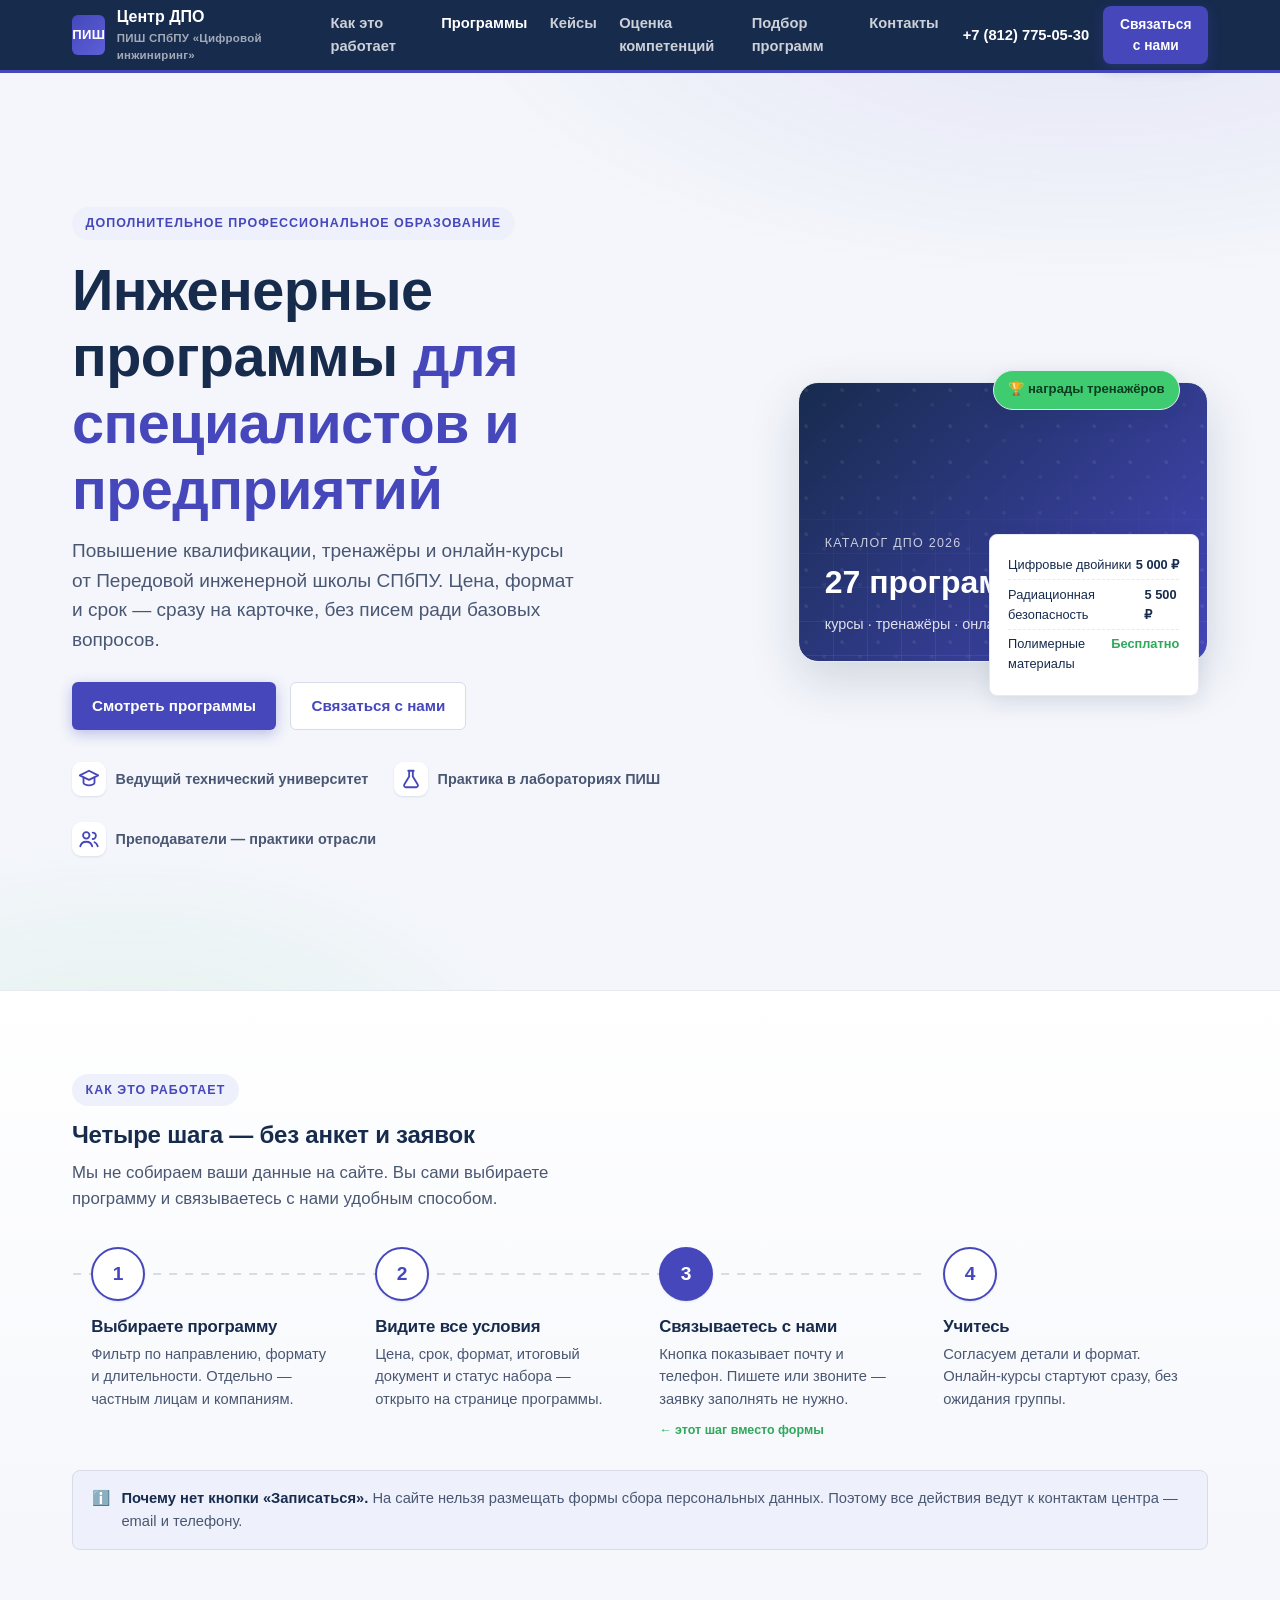
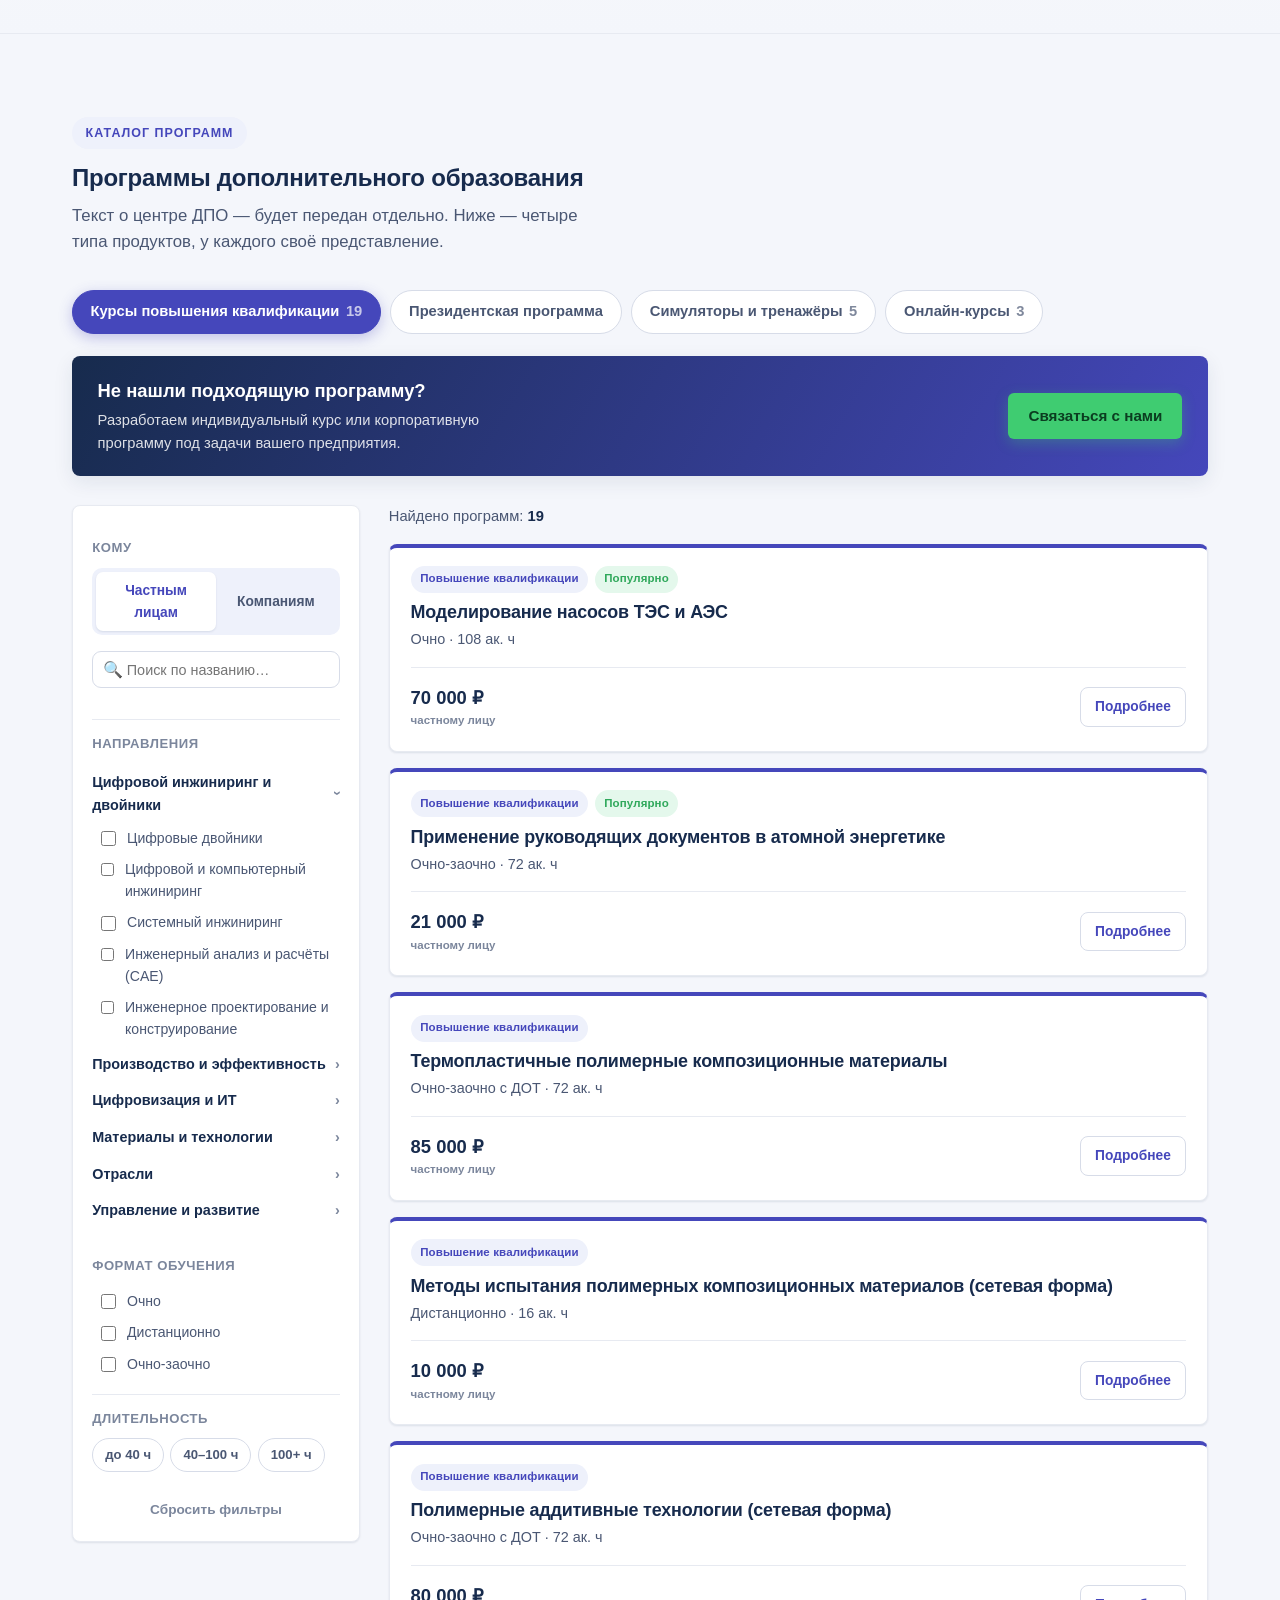
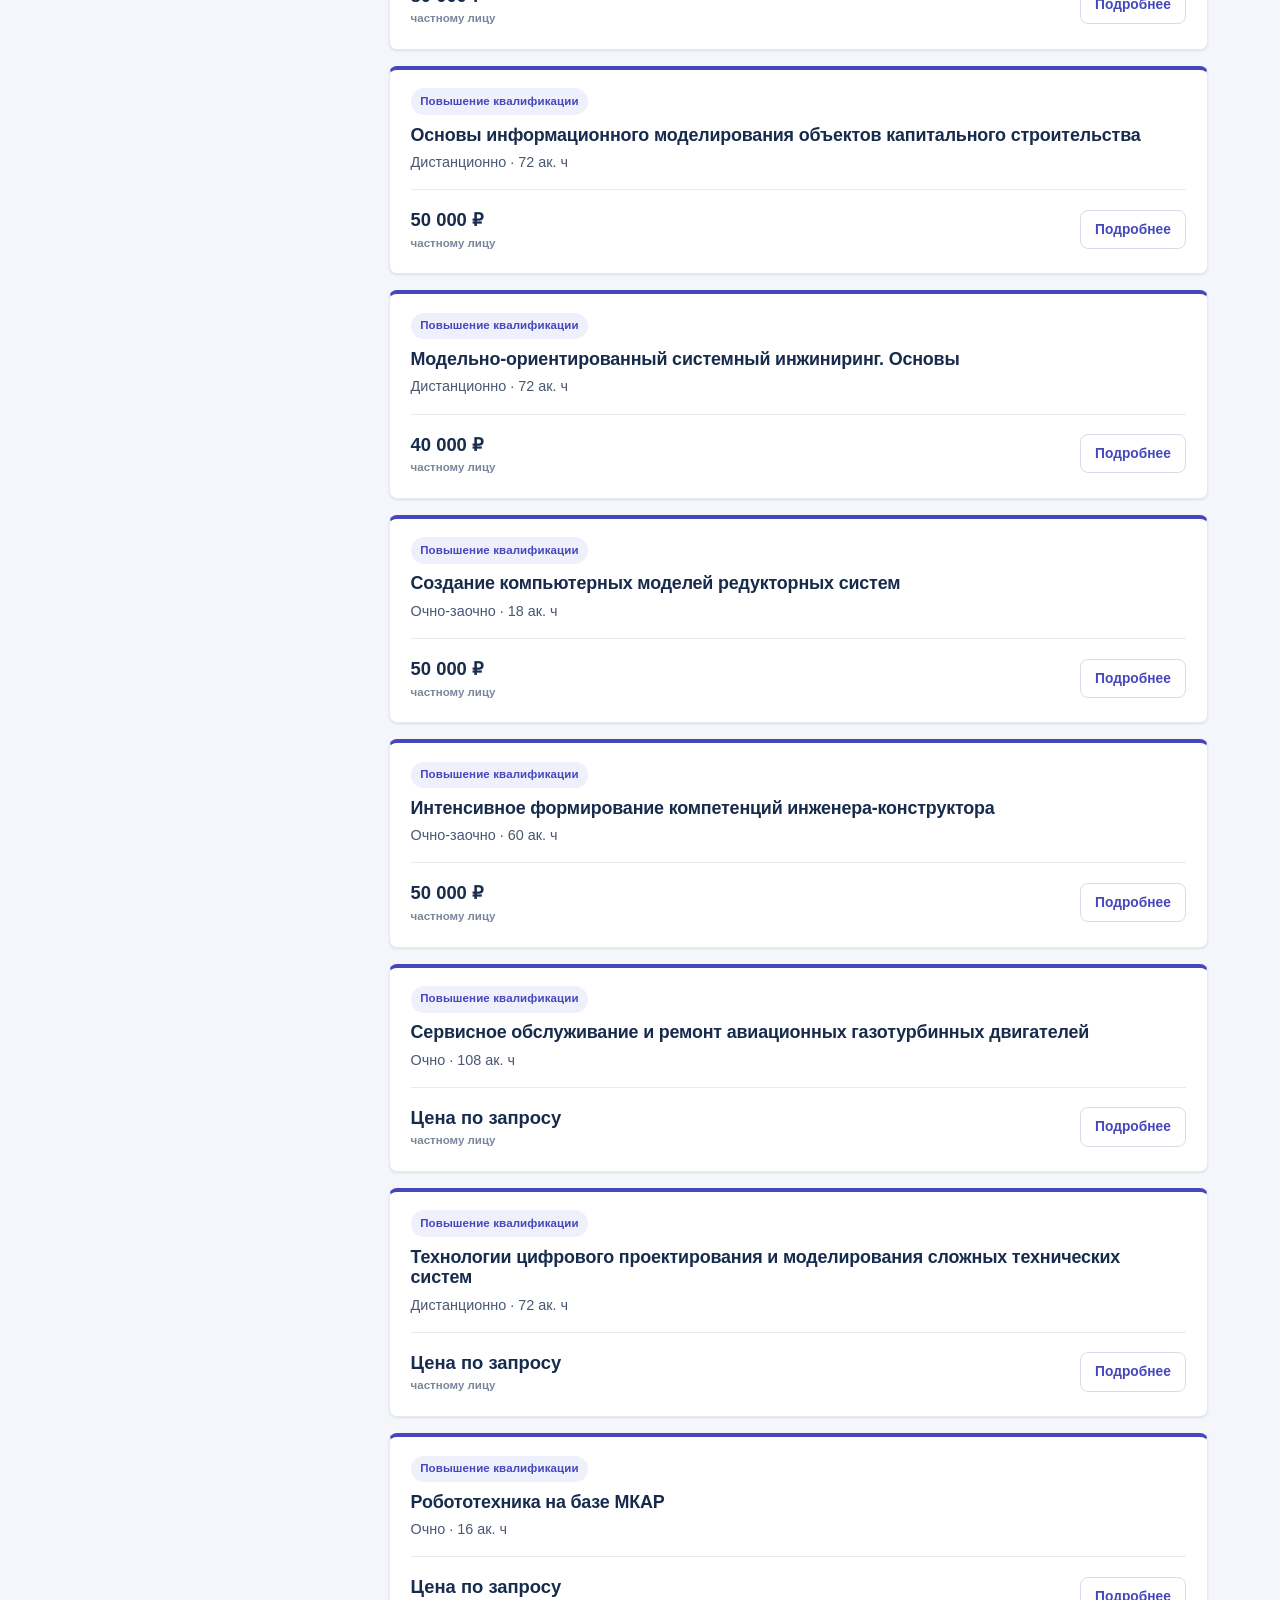
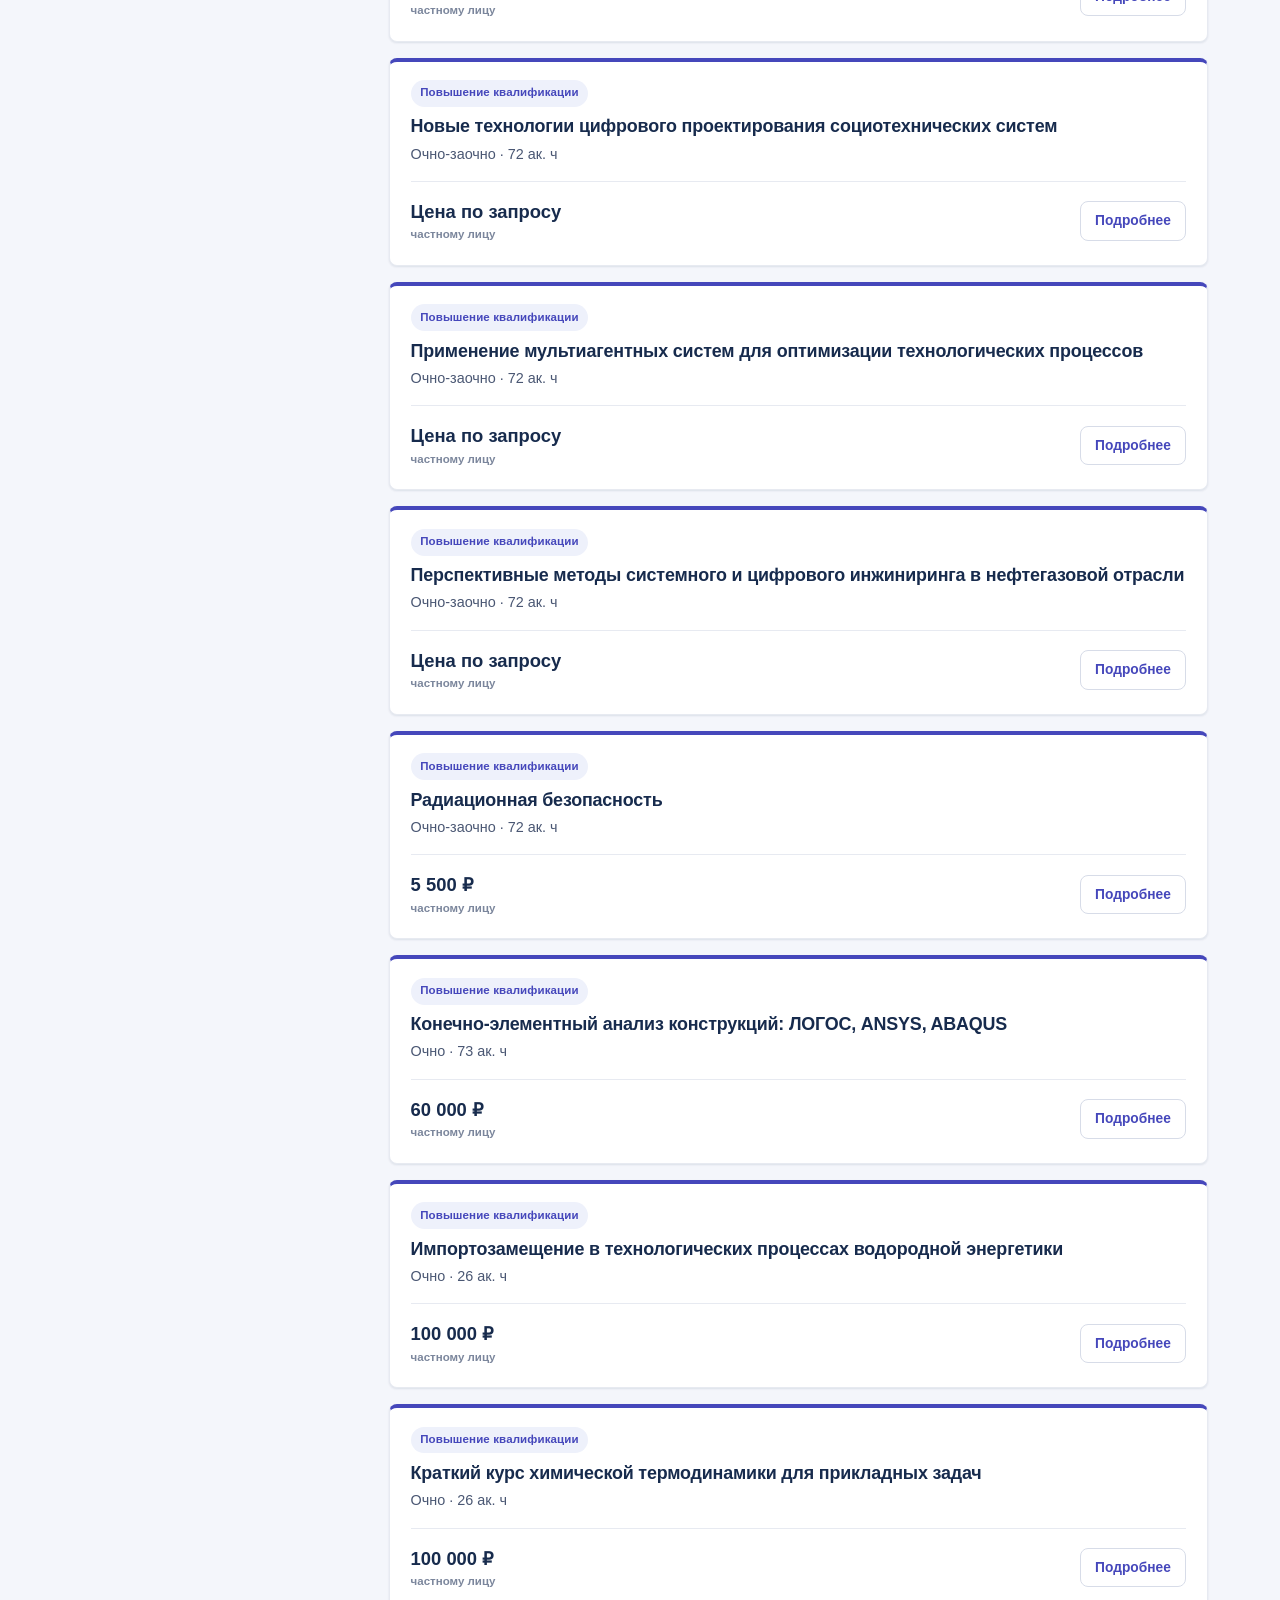
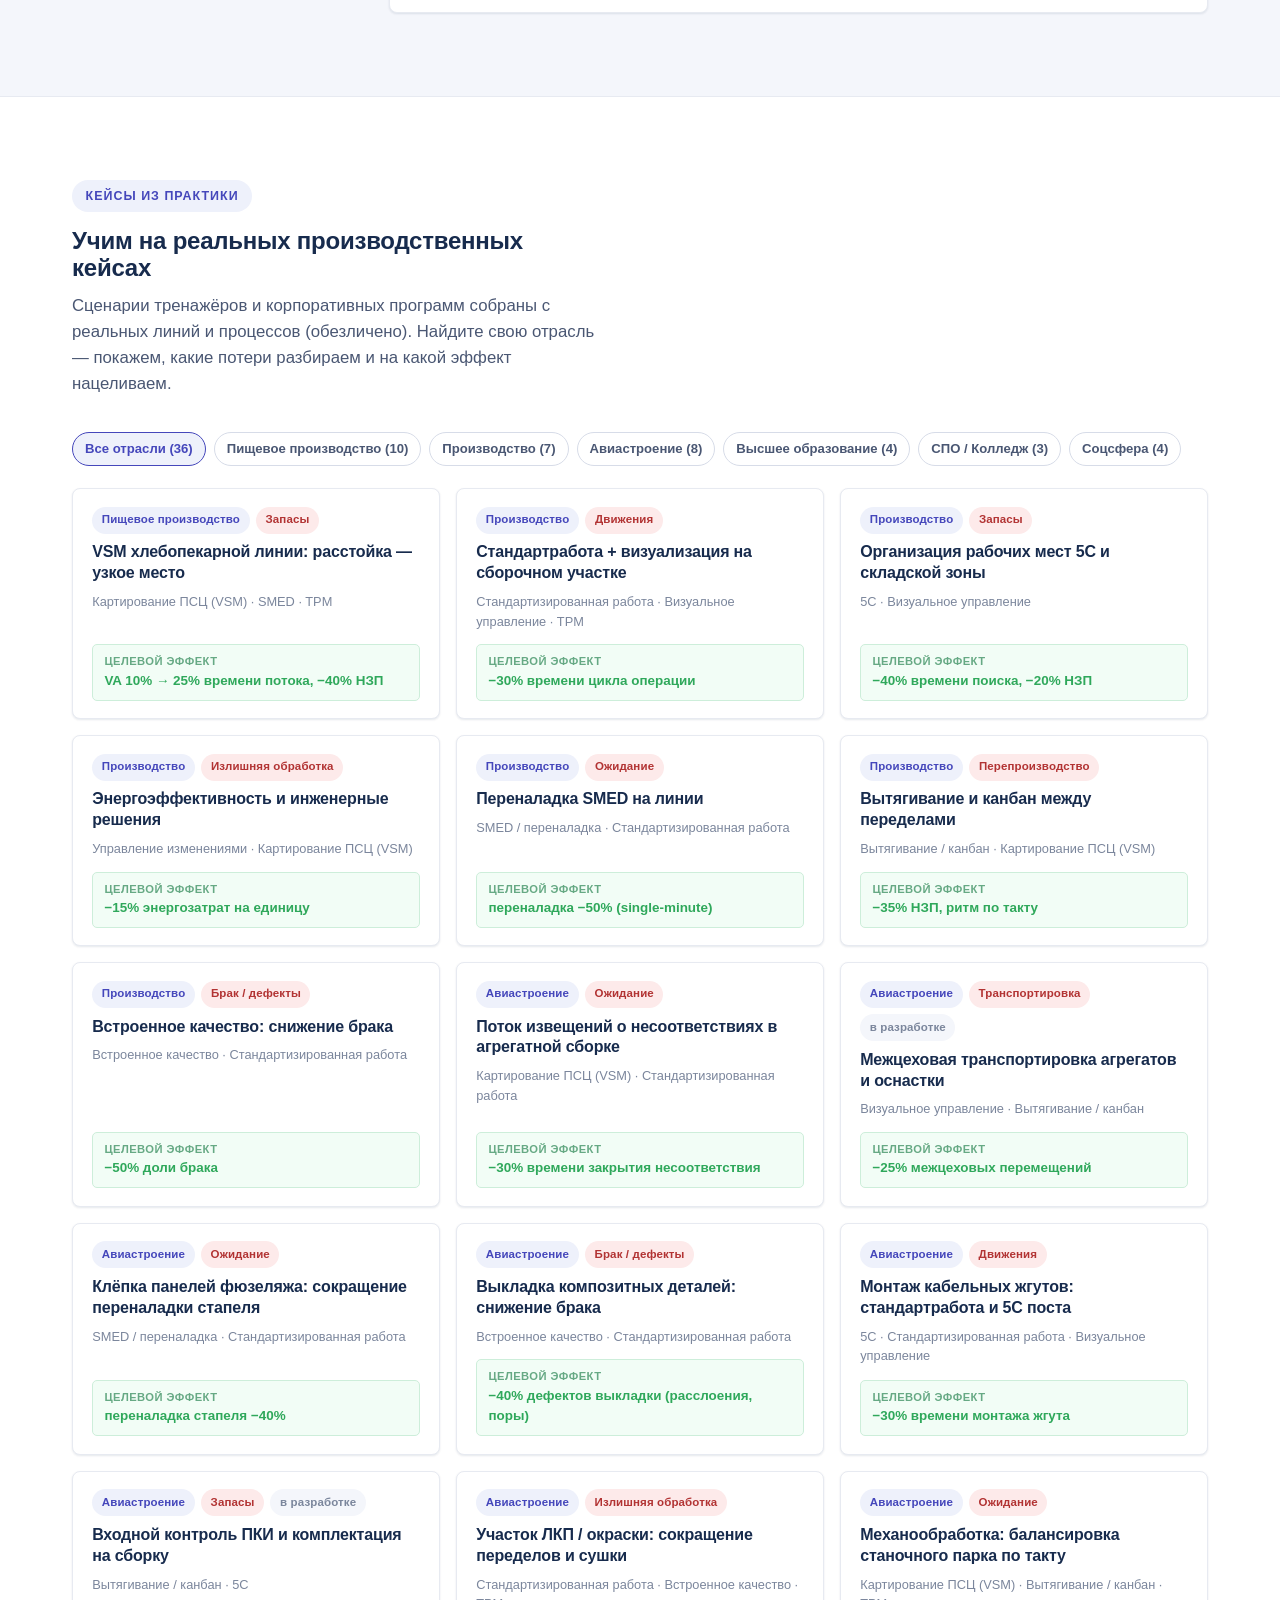
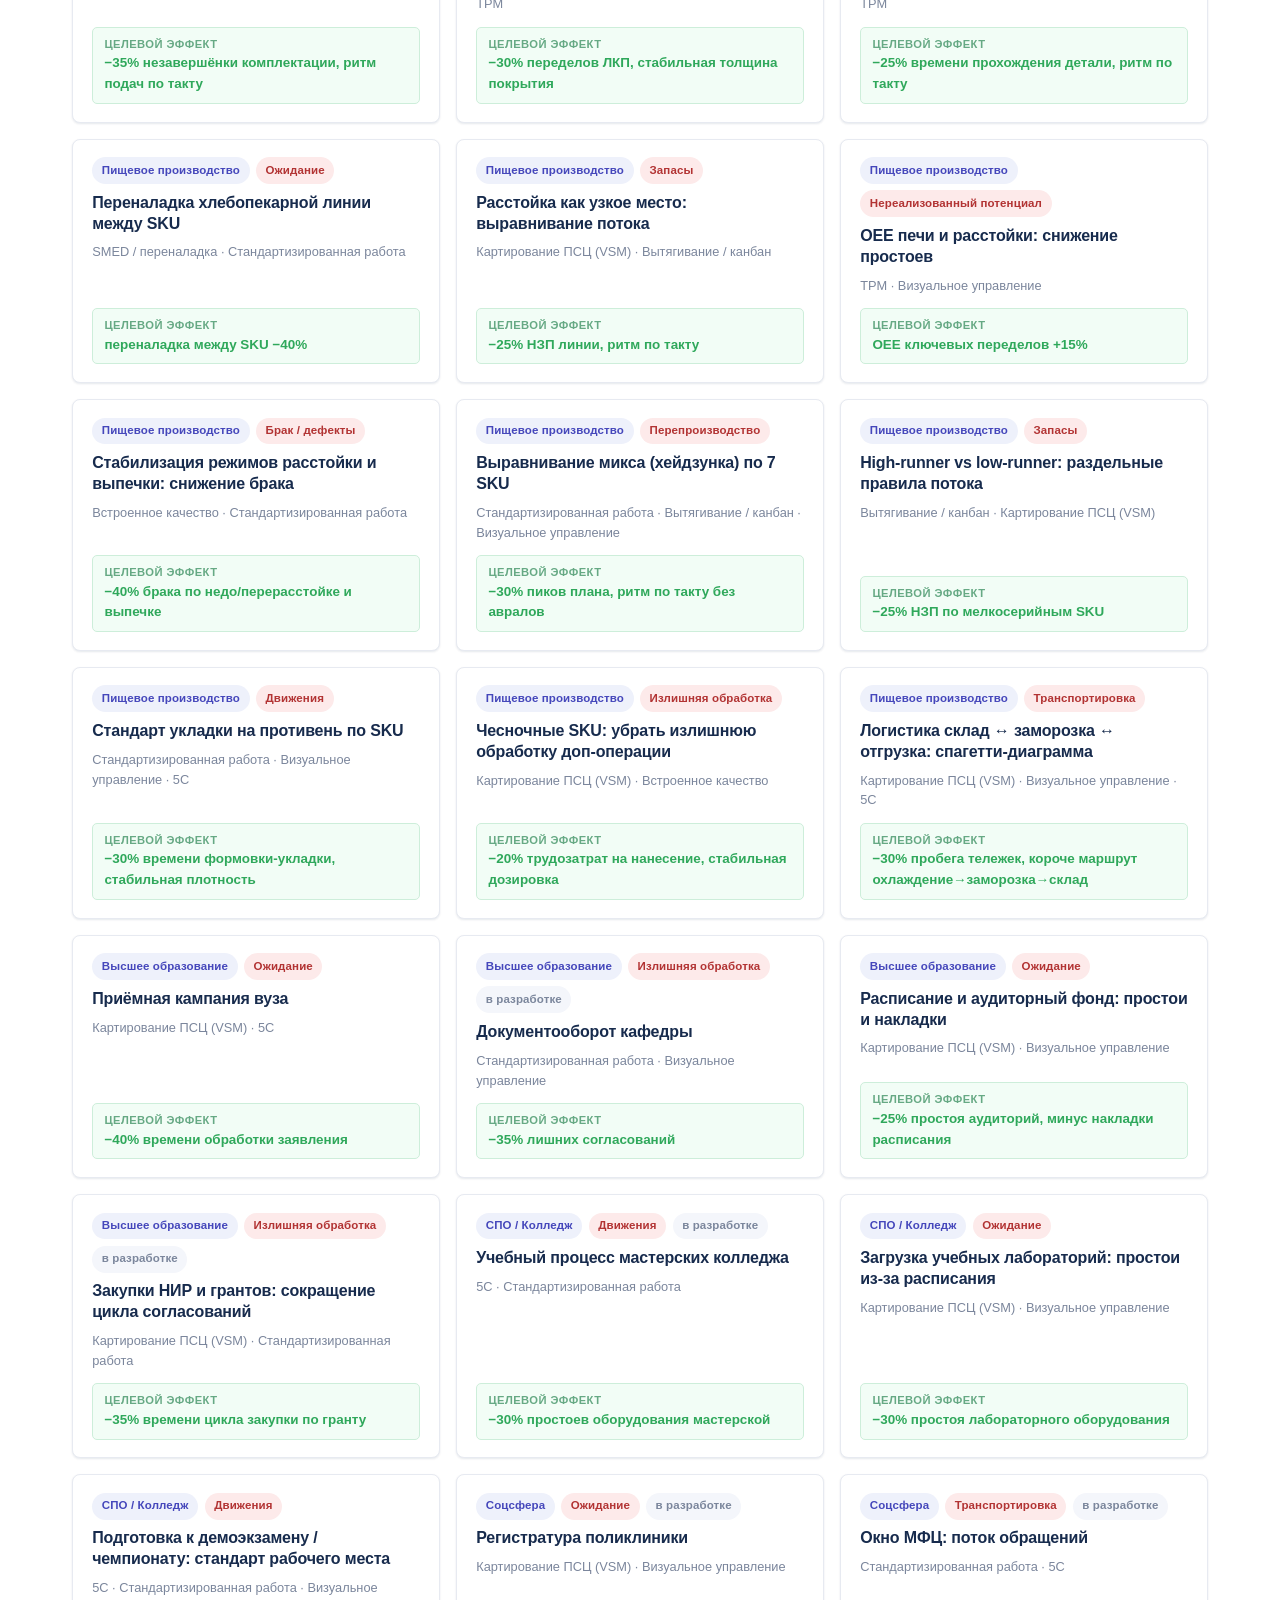
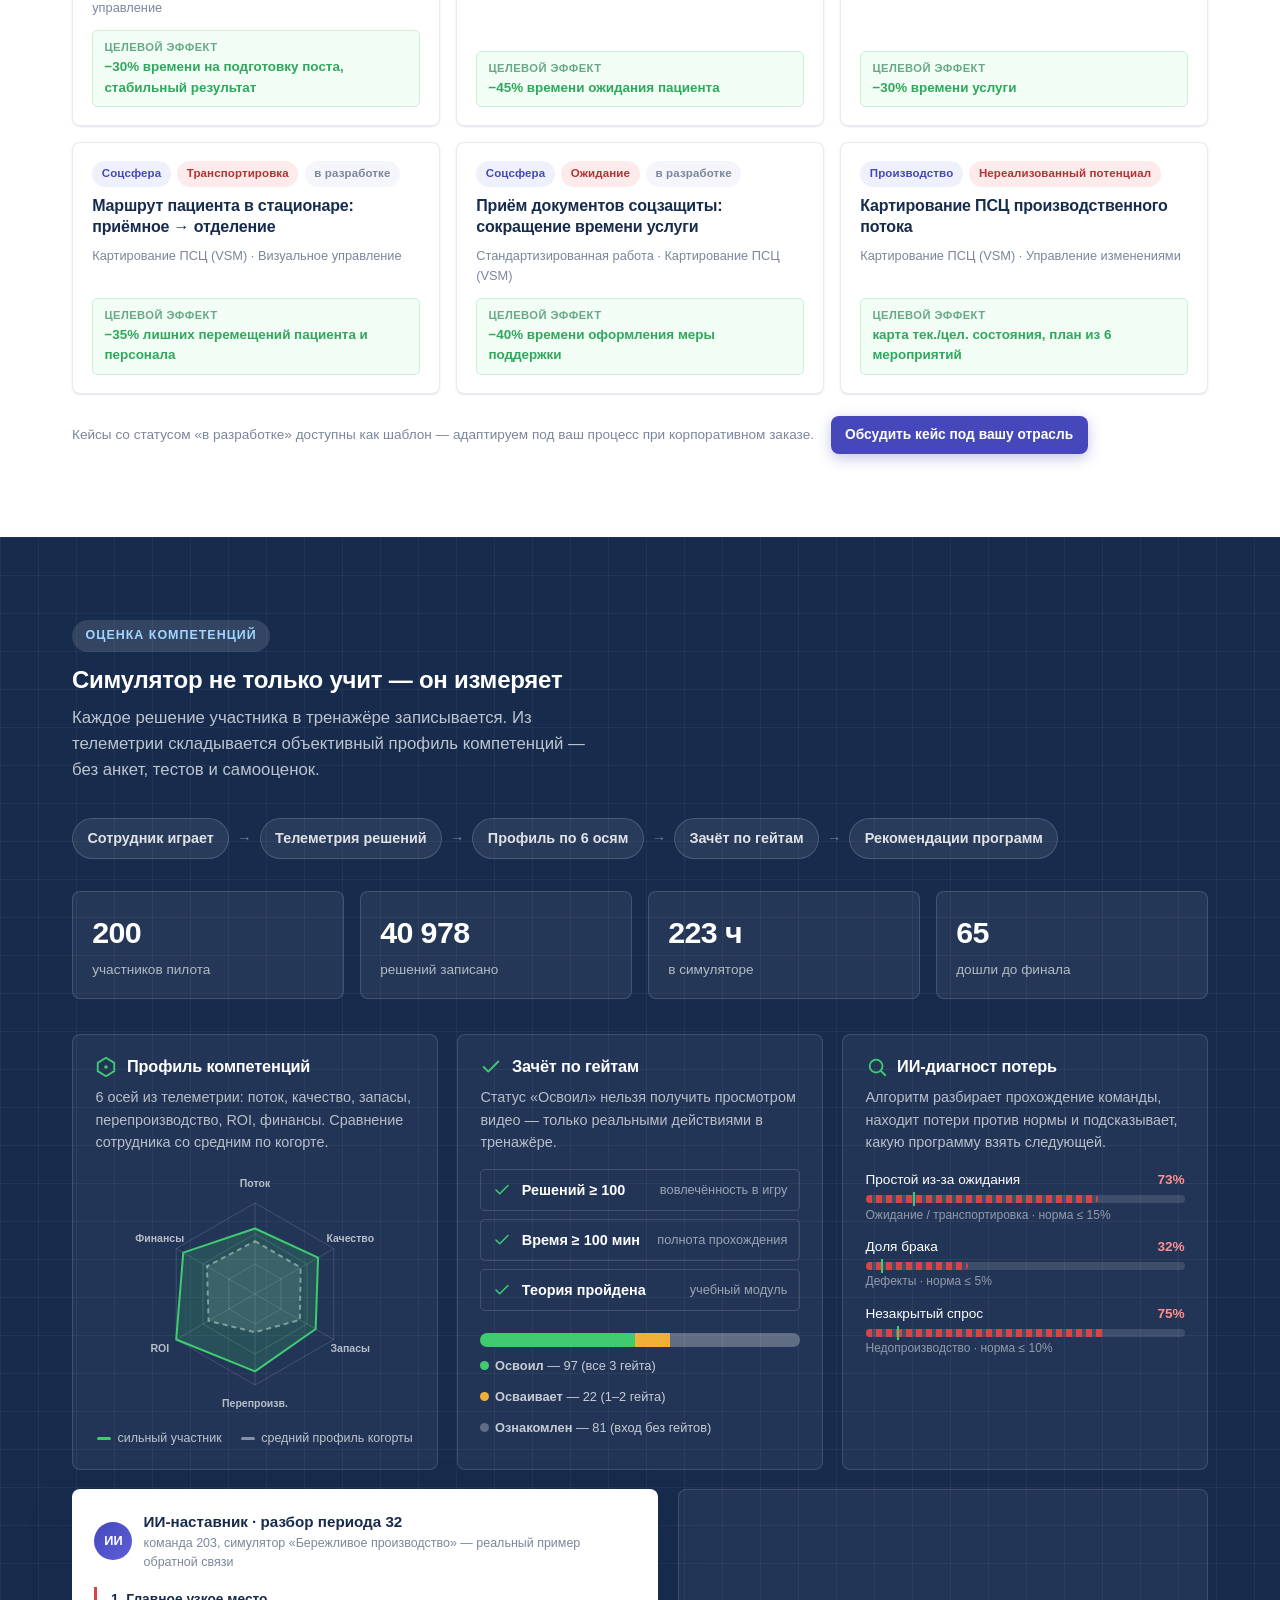
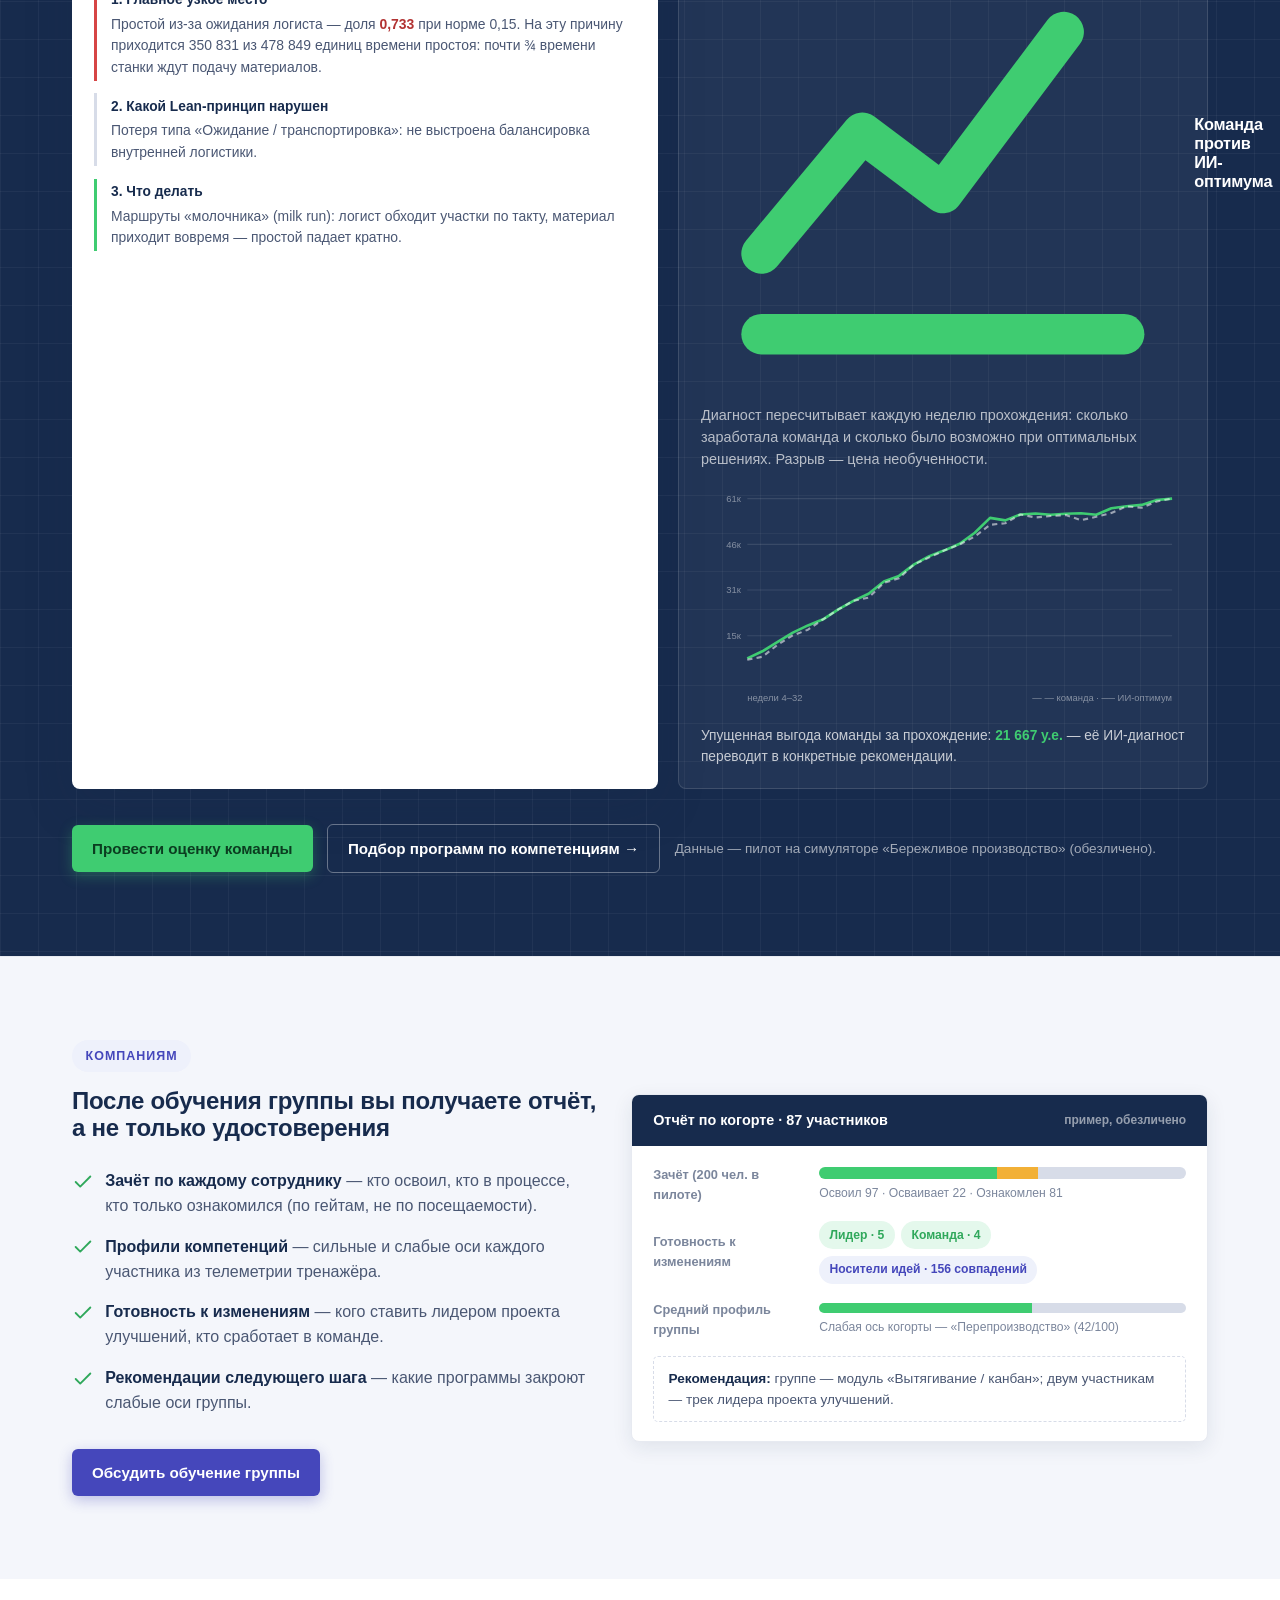
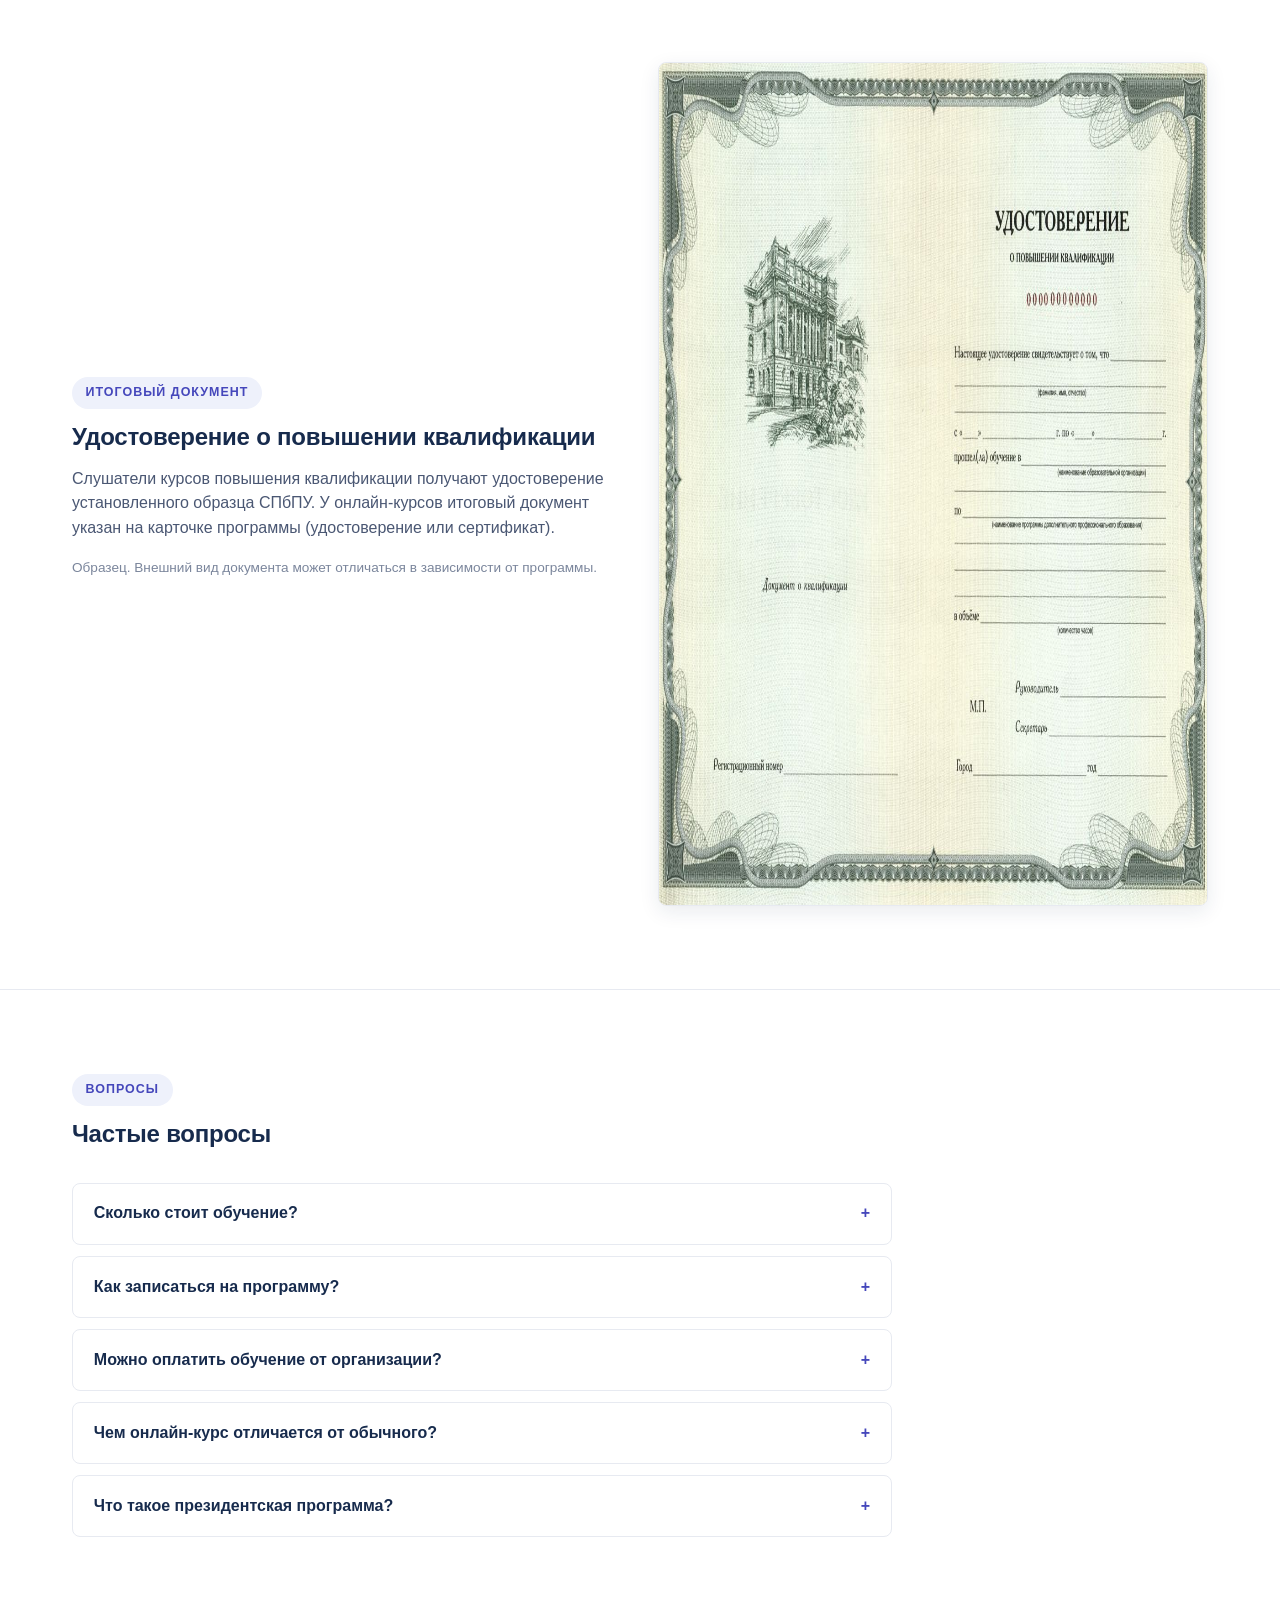
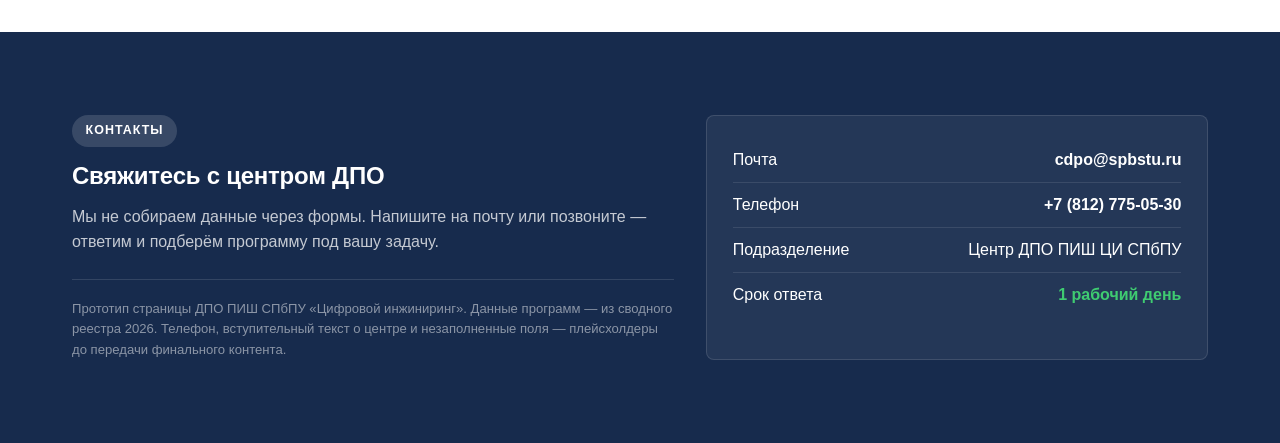
==== commit d3f07608: "feat: кейсы, ИИ-наставник, отчёт для компаний, траектория, удостоверение - секция «Кейсы» — 36 отрас" ====
--- a/index.html
+++ b/index.html
@@ -18,6 +18,7 @@
       <nav class="nav">
         <a href="#how">Как это работает</a>
         <a href="#catalog" class="active">Программы</a>
+        <a href="#cases">Кейсы</a>
         <a href="#assessment">Оценка компетенций</a>
         <a href="competencies.html">Подбор программ</a>
         <a href="#contacts">Контакты</a>
@@ -190,6 +191,22 @@
 
         <!-- program detail view (SPA-style swap) -->
         <div class="detail" id="detail"></div>
+      </div>
+    </section>
+
+    <!-- ── Кейсы ── -->
+    <section class="cases" id="cases">
+      <div class="wrap">
+        <div class="section-head">
+          <span class="eyebrow">Кейсы из практики</span>
+          <h2>Учим на реальных производственных кейсах</h2>
+          <p>Сценарии тренажёров и корпоративных программ собраны с реальных линий и процессов (обезличено). Найдите свою отрасль — покажем, какие потери разбираем и на какой эффект нацеливаем.</p>
+        </div>
+        <div class="case-filters" id="caseFilters"></div>
+        <div class="case-cards" id="caseCards"></div>
+        <div class="cases-note">Кейсы со статусом «в разработке» доступны как шаблон — адаптируем под ваш процесс при корпоративном заказе.
+          <button class="btn btn-primary btn-sm" style="margin-left:.8rem" onclick="openContacts('кейс под нашу отрасль')">Обсудить кейс под вашу отрасль</button>
+        </div>
       </div>
     </section>
 
@@ -238,10 +255,102 @@
           </div>
         </div>
 
+        <div class="assess-extra">
+          <div class="mentor-card">
+            <div class="m-head">
+              <div class="m-ava">ИИ</div>
+              <div>
+                <div class="m-who">ИИ-наставник · разбор периода 32</div>
+                <div class="m-sub">команда 203, симулятор «Бережливое производство» — реальный пример обратной связи</div>
+              </div>
+            </div>
+            <div class="m-block warn">
+              <div class="t">1. Главное узкое место</div>
+              <p>Простой из-за ожидания логиста — доля <span class="m-num">0,733</span> при норме 0,15. На эту причину приходится 350 831 из 478 849 единиц времени простоя: почти ¾ времени станки ждут подачу материалов.</p>
+            </div>
+            <div class="m-block">
+              <div class="t">2. Какой Lean-принцип нарушен</div>
+              <p>Потеря типа «Ожидание / транспортировка»: не выстроена балансировка внутренней логистики.</p>
+            </div>
+            <div class="m-block ok">
+              <div class="t">3. Что делать</div>
+              <p>Маршруты «молочника» (milk run): логист обходит участки по такту, материал приходит вовремя — простой падает кратно.</p>
+            </div>
+          </div>
+          <div class="assess-card traj-card">
+            <h4><svg class="li" viewBox="0 0 24 24"><path d="M3 17l5-6 4 3 6-8"/><path d="M3 21h18"/></svg>Команда против ИИ-оптимума</h4>
+            <p>Диагност пересчитывает каждую неделю прохождения: сколько заработала команда и сколько было возможно при оптимальных решениях. Разрыв — цена необученности.</p>
+            <div id="trajChart"></div>
+            <div class="traj-sum" id="trajSum"></div>
+          </div>
+        </div>
+
         <div class="assess-cta">
           <button class="btn btn-green" onclick="openContacts('оценка команды через симулятор')">Провести оценку команды</button>
           <a class="btn btn-ghost" href="competencies.html" style="background:transparent;color:#fff;border-color:rgba(255,255,255,.35)">Подбор программ по компетенциям →</a>
           <span class="note">Данные — пилот на симуляторе «Бережливое производство» (обезличено).</span>
+        </div>
+      </div>
+    </section>
+
+    <!-- ── Отчёт для компании ── -->
+    <section class="report" id="report">
+      <div class="wrap">
+        <div class="report-grid">
+          <div>
+            <span class="eyebrow">Компаниям</span>
+            <h2 style="margin-top:.9rem">После обучения группы вы получаете отчёт, а не только удостоверения</h2>
+            <ul class="report-points">
+              <li><svg class="li" viewBox="0 0 24 24"><path d="M20 6 9 17l-5-5"/></svg><span><b>Зачёт по каждому сотруднику</b> — кто освоил, кто в процессе, кто только ознакомился (по гейтам, не по посещаемости).</span></li>
+              <li><svg class="li" viewBox="0 0 24 24"><path d="M20 6 9 17l-5-5"/></svg><span><b>Профили компетенций</b> — сильные и слабые оси каждого участника из телеметрии тренажёра.</span></li>
+              <li><svg class="li" viewBox="0 0 24 24"><path d="M20 6 9 17l-5-5"/></svg><span><b>Готовность к изменениям</b> — кого ставить лидером проекта улучшений, кто сработает в команде.</span></li>
+              <li><svg class="li" viewBox="0 0 24 24"><path d="M20 6 9 17l-5-5"/></svg><span><b>Рекомендации следующего шага</b> — какие программы закроют слабые оси группы.</span></li>
+            </ul>
+            <button class="btn btn-primary" onclick="openContacts('отчёт по итогам обучения группы')">Обсудить обучение группы</button>
+          </div>
+          <div class="report-mock" aria-label="Пример отчёта">
+            <div class="rm-head">Отчёт по когорте · 87 участников <small>пример, обезличено</small></div>
+            <div class="rm-body">
+              <div class="rm-row">
+                <div class="rl">Зачёт (200 чел. в пилоте)</div>
+                <div>
+                  <div class="rm-bar"><span class="ok" style="width:48.5%"></span><span class="mid" style="width:11%"></span><span class="low" style="width:40.5%"></span></div>
+                  <div style="font-size:.76rem;color:var(--muted);margin-top:.3rem">Освоил 97 · Осваивает 22 · Ознакомлен 81</div>
+                </div>
+              </div>
+              <div class="rm-row">
+                <div class="rl">Готовность к изменениям</div>
+                <div class="rm-people">
+                  <span class="rm-chip lead">Лидер · 5</span>
+                  <span class="rm-chip lead">Команда · 4</span>
+                  <span class="rm-chip">Носители идей · 156 совпадений</span>
+                </div>
+              </div>
+              <div class="rm-row">
+                <div class="rl">Средний профиль группы</div>
+                <div>
+                  <div class="rm-bar" style="height:10px"><span class="ok" style="width:58%"></span><span class="low" style="width:42%"></span></div>
+                  <div style="font-size:.76rem;color:var(--muted);margin-top:.3rem">Слабая ось когорты — «Перепроизводство» (42/100)</div>
+                </div>
+              </div>
+              <div class="rm-recs"><b>Рекомендация:</b> группе — модуль «Вытягивание / канбан»; двум участникам — трек лидера проекта улучшений.</div>
+            </div>
+          </div>
+        </div>
+      </div>
+    </section>
+
+    <!-- ── Удостоверение ── -->
+    <section class="cert-strip" id="cert">
+      <div class="wrap">
+        <div class="cert-grid">
+          <div>
+            <span class="eyebrow">Итоговый документ</span>
+            <h2 style="margin-top:.9rem">Удостоверение о повышении квалификации</h2>
+            <p style="color:var(--ink-2)">Слушатели курсов повышения квалификации получают удостоверение установленного образца СПбПУ. У онлайн-курсов итоговый документ указан на карточке программы (удостоверение или сертификат).</p>
+            <p class="cert-note">Образец. Внешний вид документа может отличаться в зависимости от программы.</p>
+          </div>
+          <div class="cert-img"><img src="assets/udostoverenie.jpg" alt="Образец удостоверения о повышении квалификации СПбПУ" loading="lazy" width="1200" height="842"></div>
         </div>
       </div>
     </section>
--- a/styles.css
+++ b/styles.css
@@ -477,9 +477,85 @@
 .matrix tr:hover td, .matrix tr:hover th { background:var(--bg-tint); }
 .matrix .type-row th[colspan] { background:var(--bg); color:var(--muted); font-size:.72rem; text-transform:uppercase; letter-spacing:.05em; }
 
+/* ── Кейсы ── */
+.cases { background:#fff; border-top:1px solid var(--line); }
+.case-filters { display:flex; flex-wrap:wrap; gap:.5rem; margin-bottom:1.4rem; }
+.case-cards { display:grid; grid-template-columns:repeat(3,1fr); gap:1rem; }
+.case-card { border:1px solid var(--line); border-radius:var(--radius); padding:1.1rem 1.2rem;
+  background:#fff; box-shadow:var(--shadow-sm); display:flex; flex-direction:column;
+  transition:transform var(--dur) var(--ease), box-shadow var(--dur); }
+.case-card:hover { transform:translateY(-3px); box-shadow:var(--shadow-md); }
+.case-card .cc-top { display:flex; flex-wrap:wrap; gap:.4rem; margin-bottom:.55rem; }
+.case-card h3 { font-size:1rem; line-height:1.3; margin-bottom:.5rem; }
+.case-card .cc-tools { color:var(--muted); font-size:.8rem; margin-bottom:.8rem; }
+.case-card .cc-target { margin-top:auto; background:#f2fdf6; border:1px solid #cdeeda; border-radius:var(--radius-sm);
+  color:var(--green-700); font-weight:700; font-size:.84rem; padding:.5rem .7rem; }
+.case-card .cc-target small { display:block; font-weight:600; color:#66a984; font-size:.7rem; text-transform:uppercase; letter-spacing:.04em; }
+.b-loss { background:#fdeaea; color:#b23333; }
+.b-sector { background:var(--bg-tint); color:var(--blue); }
+.b-tpl { background:var(--bg); color:var(--muted); }
+.cases-note { margin-top:1.4rem; color:var(--muted); font-size:.85rem; }
+
+/* ── ИИ-наставник + траектория (в секции оценки) ── */
+.assess-extra { display:grid; grid-template-columns:1.05fr .95fr; gap:1.2rem; margin-top:1.2rem; }
+.mentor-card { background:#fff; border-radius:var(--radius); color:var(--ink); padding:1.3rem 1.4rem; box-shadow:var(--shadow-lg); }
+.mentor-card .m-head { display:flex; align-items:center; gap:.7rem; margin-bottom:.9rem; }
+.mentor-card .m-ava { width:38px; height:38px; border-radius:50%; background:linear-gradient(135deg,var(--blue),#5d5fd8);
+  color:#fff; display:grid; place-items:center; font-weight:800; font-size:.8rem; flex:none; }
+.mentor-card .m-who { font-weight:800; color:var(--navy); font-size:.95rem; }
+.mentor-card .m-sub { color:var(--muted); font-size:.78rem; }
+.mentor-card .m-block { border-left:3px solid var(--line-2); padding:.15rem 0 .15rem .85rem; margin-bottom:.8rem; }
+.mentor-card .m-block:last-child { margin-bottom:0; }
+.mentor-card .m-block .t { font-weight:700; color:var(--navy); font-size:.86rem; }
+.mentor-card .m-block p { margin:.2rem 0 0; color:var(--ink-2); font-size:.87rem; }
+.mentor-card .m-block.warn { border-left-color:#D64545; }
+.mentor-card .m-block.ok { border-left-color:var(--green); }
+.mentor-card .m-num { font-weight:800; color:#b23333; }
+.traj-card { display:flex; flex-direction:column; }
+.traj-card svg { width:100%; height:auto; }
+.traj-sum { margin-top:.6rem; font-size:.86rem; color:rgba(255,255,255,.75); }
+.traj-sum b { color:var(--green); }
+
+/* ── Отчёт для компании ── */
+.report { background:var(--bg); border-top:1px solid var(--line); }
+.report-grid { display:grid; grid-template-columns:1fr 1.1fr; gap:2.2rem; align-items:center; }
+.report-points { list-style:none; padding:0; margin:1.2rem 0 1.6rem; }
+.report-points li { display:flex; gap:.7rem; padding:.5rem 0; color:var(--ink-2); }
+.report-points li .li { color:var(--green-700); margin-top:.1rem; }
+.report-points li b { color:var(--navy); }
+.report-mock { background:#fff; border:1px solid var(--line); border-radius:var(--radius);
+  box-shadow:var(--shadow-md); overflow:hidden; }
+.report-mock .rm-head { background:var(--navy); color:#fff; padding:.9rem 1.3rem; font-weight:700; font-size:.9rem;
+  display:flex; justify-content:space-between; align-items:center; }
+.report-mock .rm-head small { color:rgba(255,255,255,.55); font-weight:600; }
+.report-mock .rm-body { padding:1.2rem 1.3rem; display:grid; gap:1rem; }
+.rm-row { display:grid; grid-template-columns:150px 1fr; gap:1rem; align-items:center; }
+.rm-row .rl { font-size:.8rem; color:var(--muted); font-weight:600; }
+.rm-bar { display:flex; height:12px; border-radius:100px; overflow:hidden; }
+.rm-bar .ok { background:var(--green); } .rm-bar .mid { background:#f2b036; } .rm-bar .low { background:var(--line-2); }
+.rm-people { display:flex; flex-wrap:wrap; gap:.4rem; }
+.rm-chip { background:var(--bg-tint); color:var(--blue); font-size:.76rem; font-weight:700; border-radius:100px; padding:.3rem .65rem; }
+.rm-chip.lead { background:#e4f8ec; color:var(--green-700); }
+.rm-recs { font-size:.85rem; color:var(--ink-2); border:1px dashed var(--line-2); border-radius:var(--radius-sm); padding:.7rem .9rem; }
+.rm-recs b { color:var(--navy); }
+
+/* ── Удостоверение ── */
+.cert-strip { background:#fff; }
+.cert-grid { display:grid; grid-template-columns:1fr 1fr; gap:2.2rem; align-items:center; }
+.cert-img { border:1px solid var(--line); border-radius:var(--radius); box-shadow:var(--shadow-md); overflow:hidden; }
+.cert-img img { display:block; width:100%; }
+.cert-note { color:var(--muted); font-size:.85rem; margin-top:.8rem; }
+
 @media (max-width:960px) {
   .assess-kpis { grid-template-columns:1fr 1fr; }
   .assess-grid { grid-template-columns:1fr; }
+  .assess-extra { grid-template-columns:1fr; }
   .picker-grid { grid-template-columns:1fr; }
   .picker-panel { position:static; }
-}
+  .case-cards { grid-template-columns:1fr 1fr; }
+  .report-grid, .cert-grid { grid-template-columns:1fr; }
+}
+@media (max-width:640px) {
+  .case-cards { grid-template-columns:1fr; }
+  .rm-row { grid-template-columns:1fr; gap:.3rem; }
+}
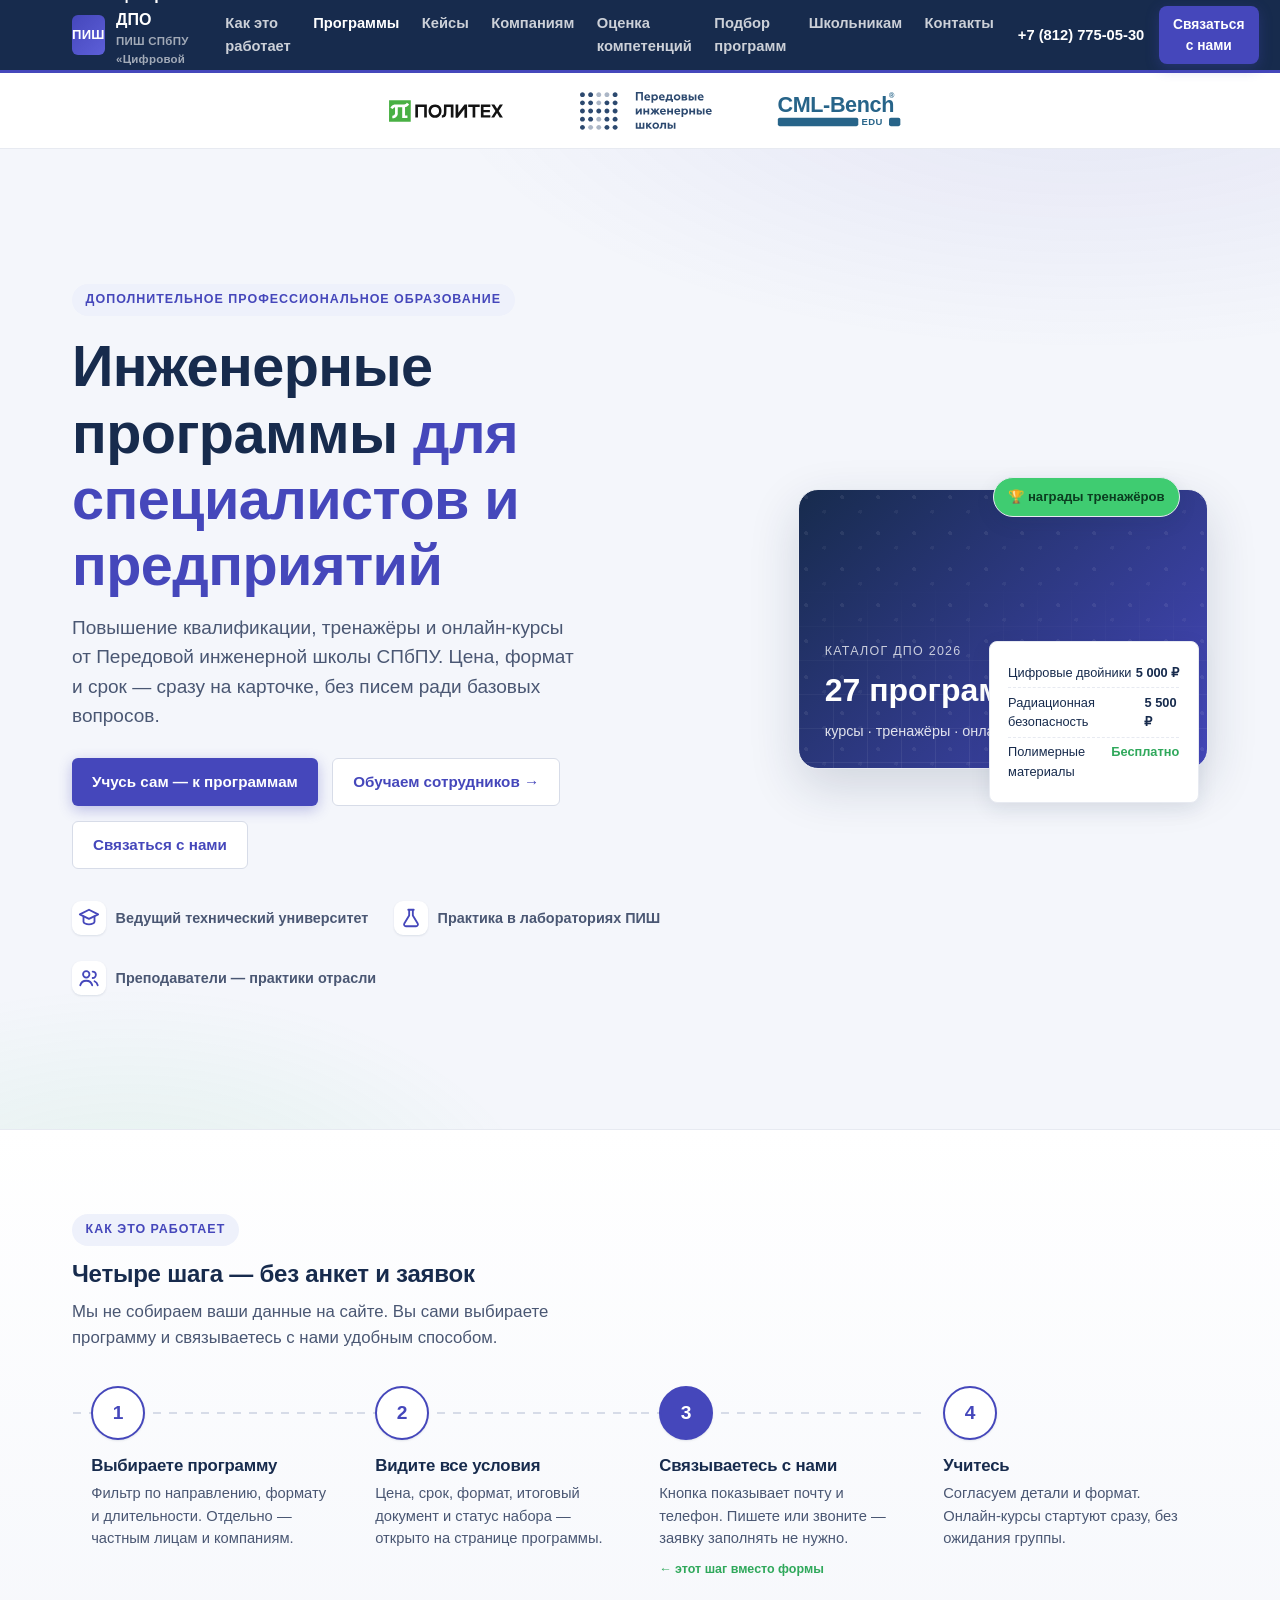
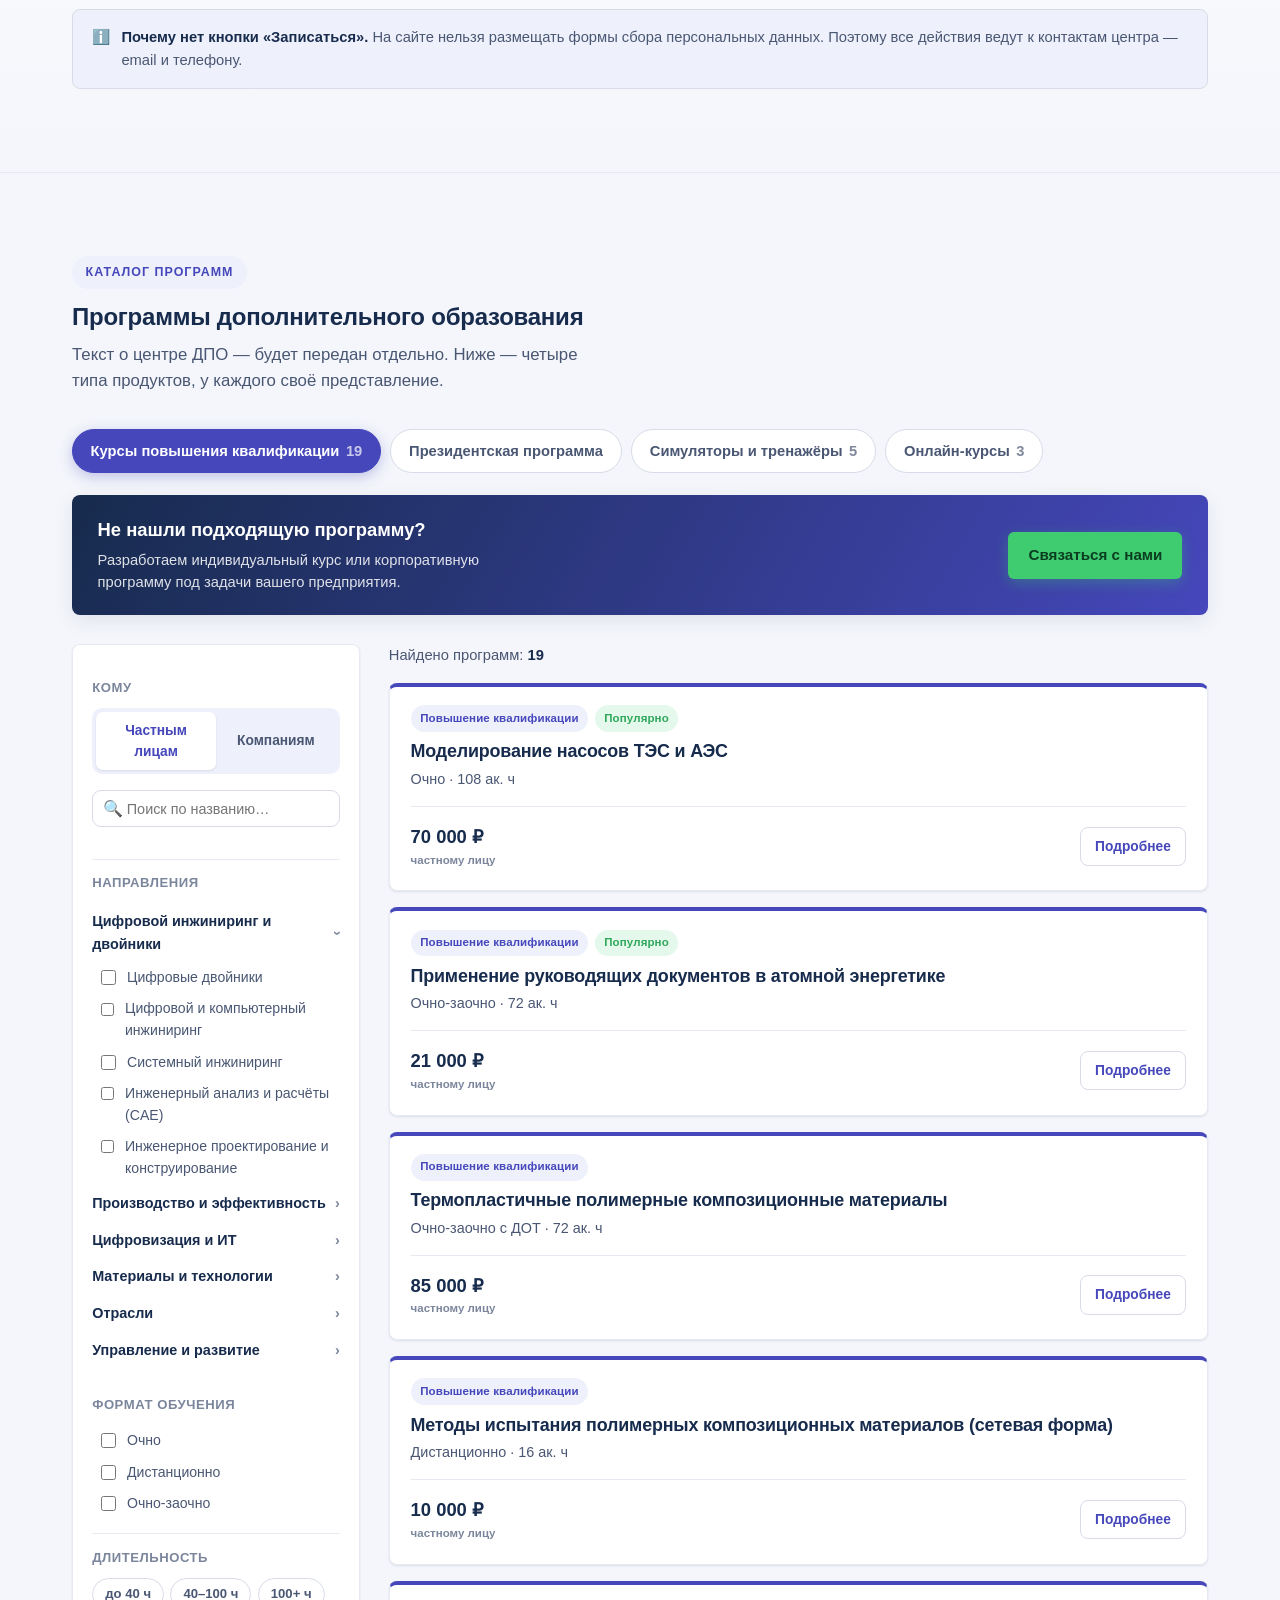
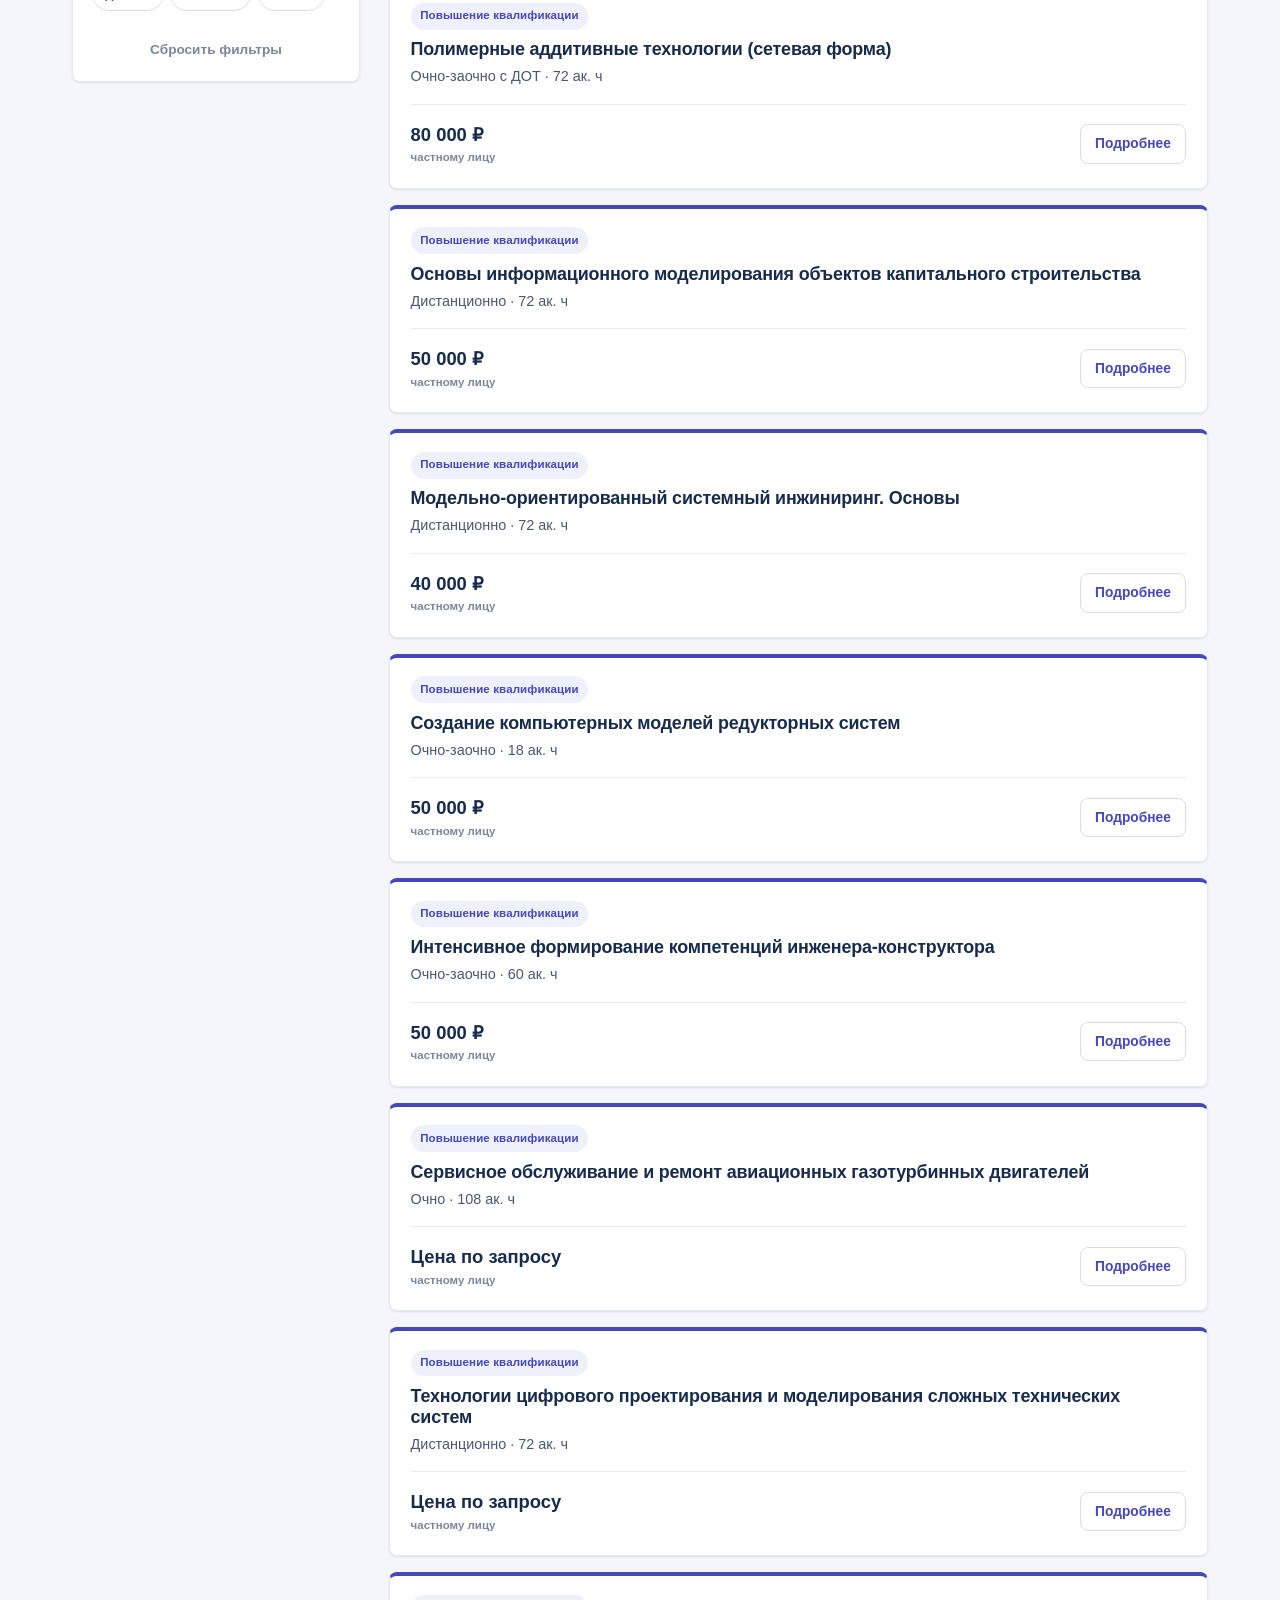
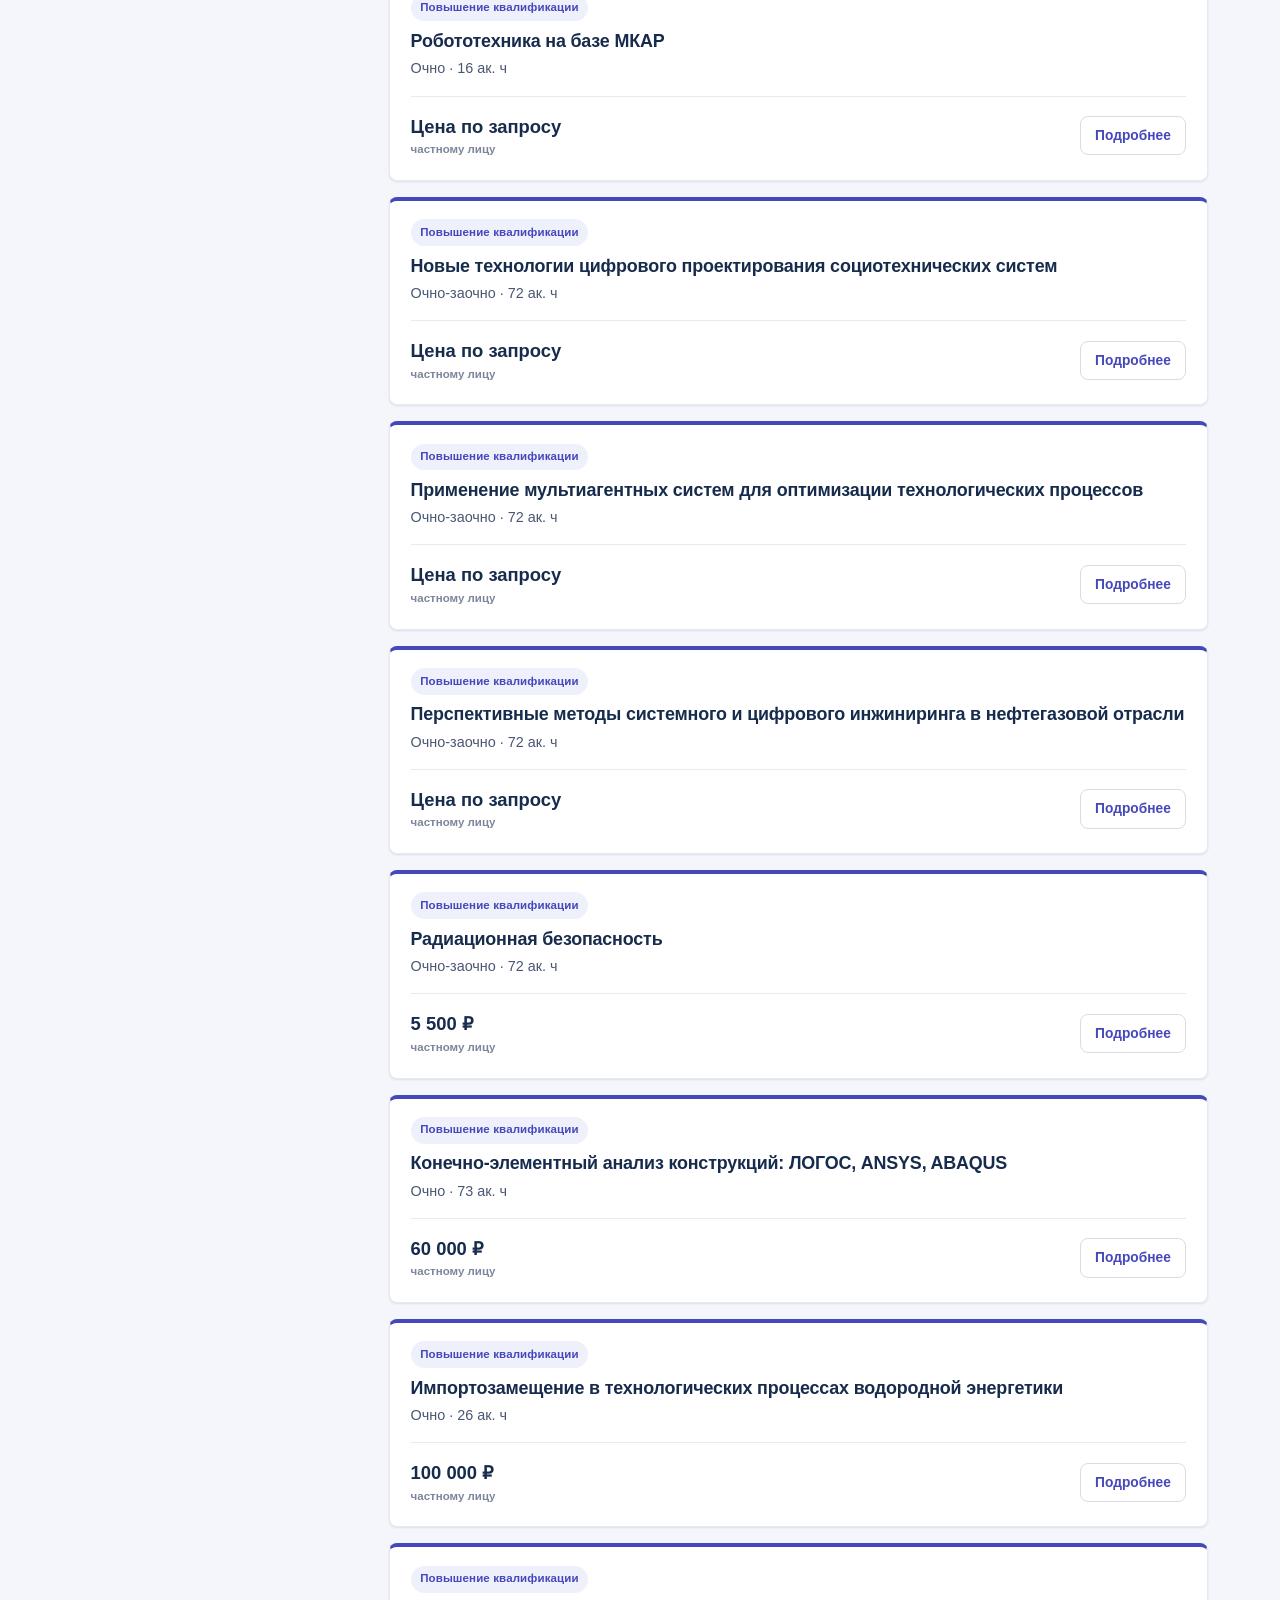
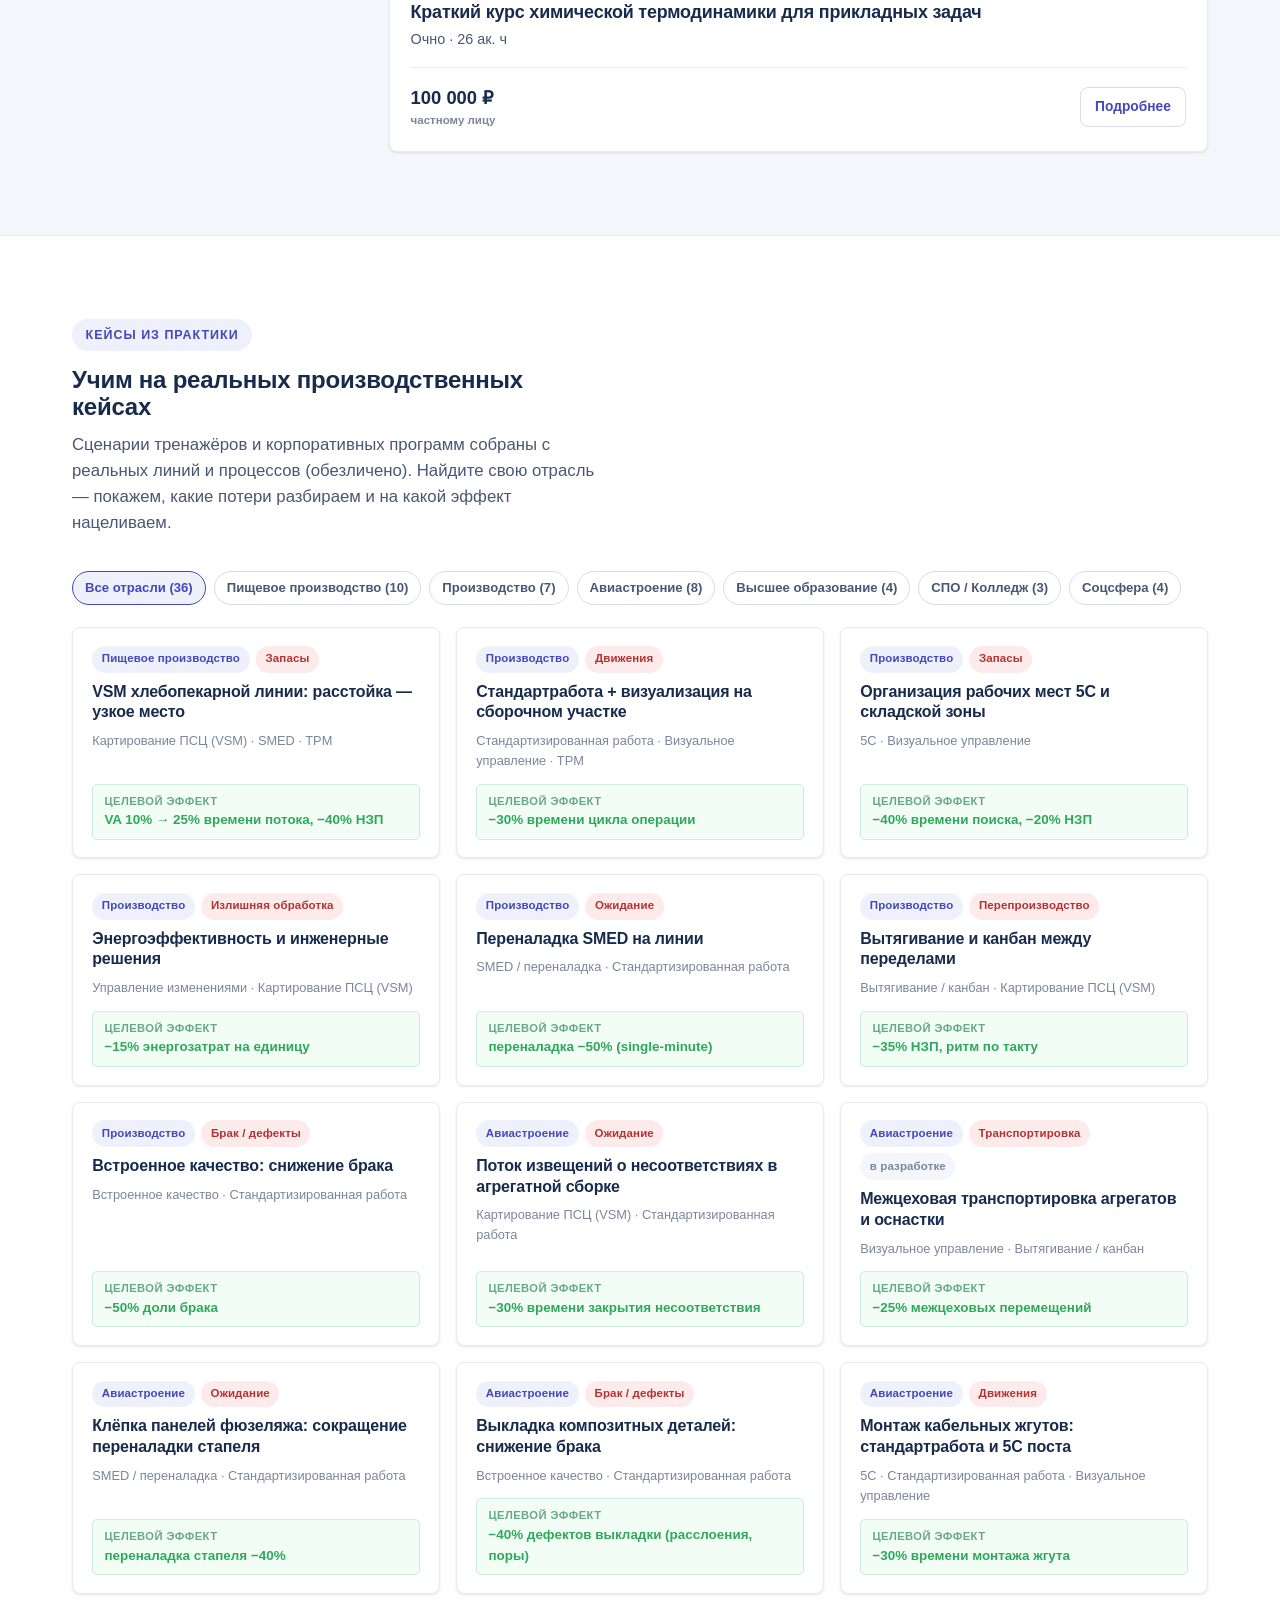
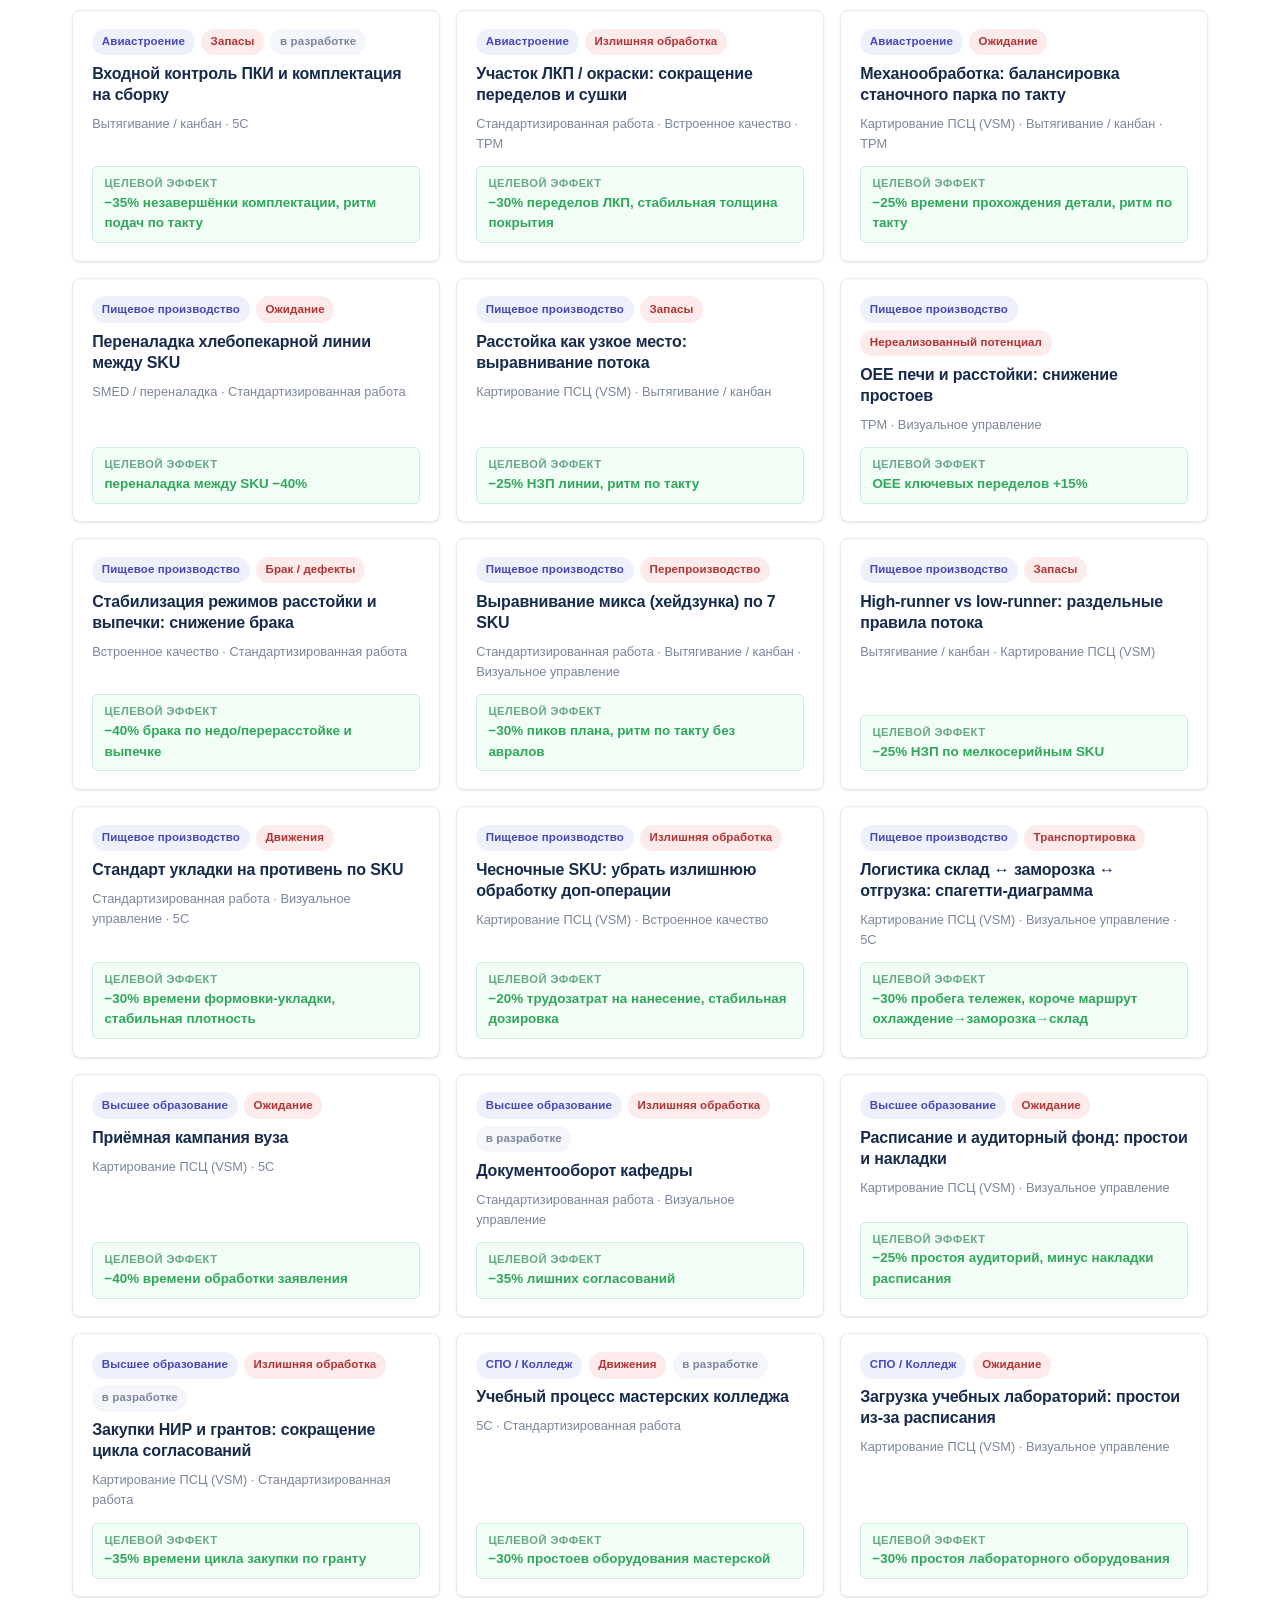
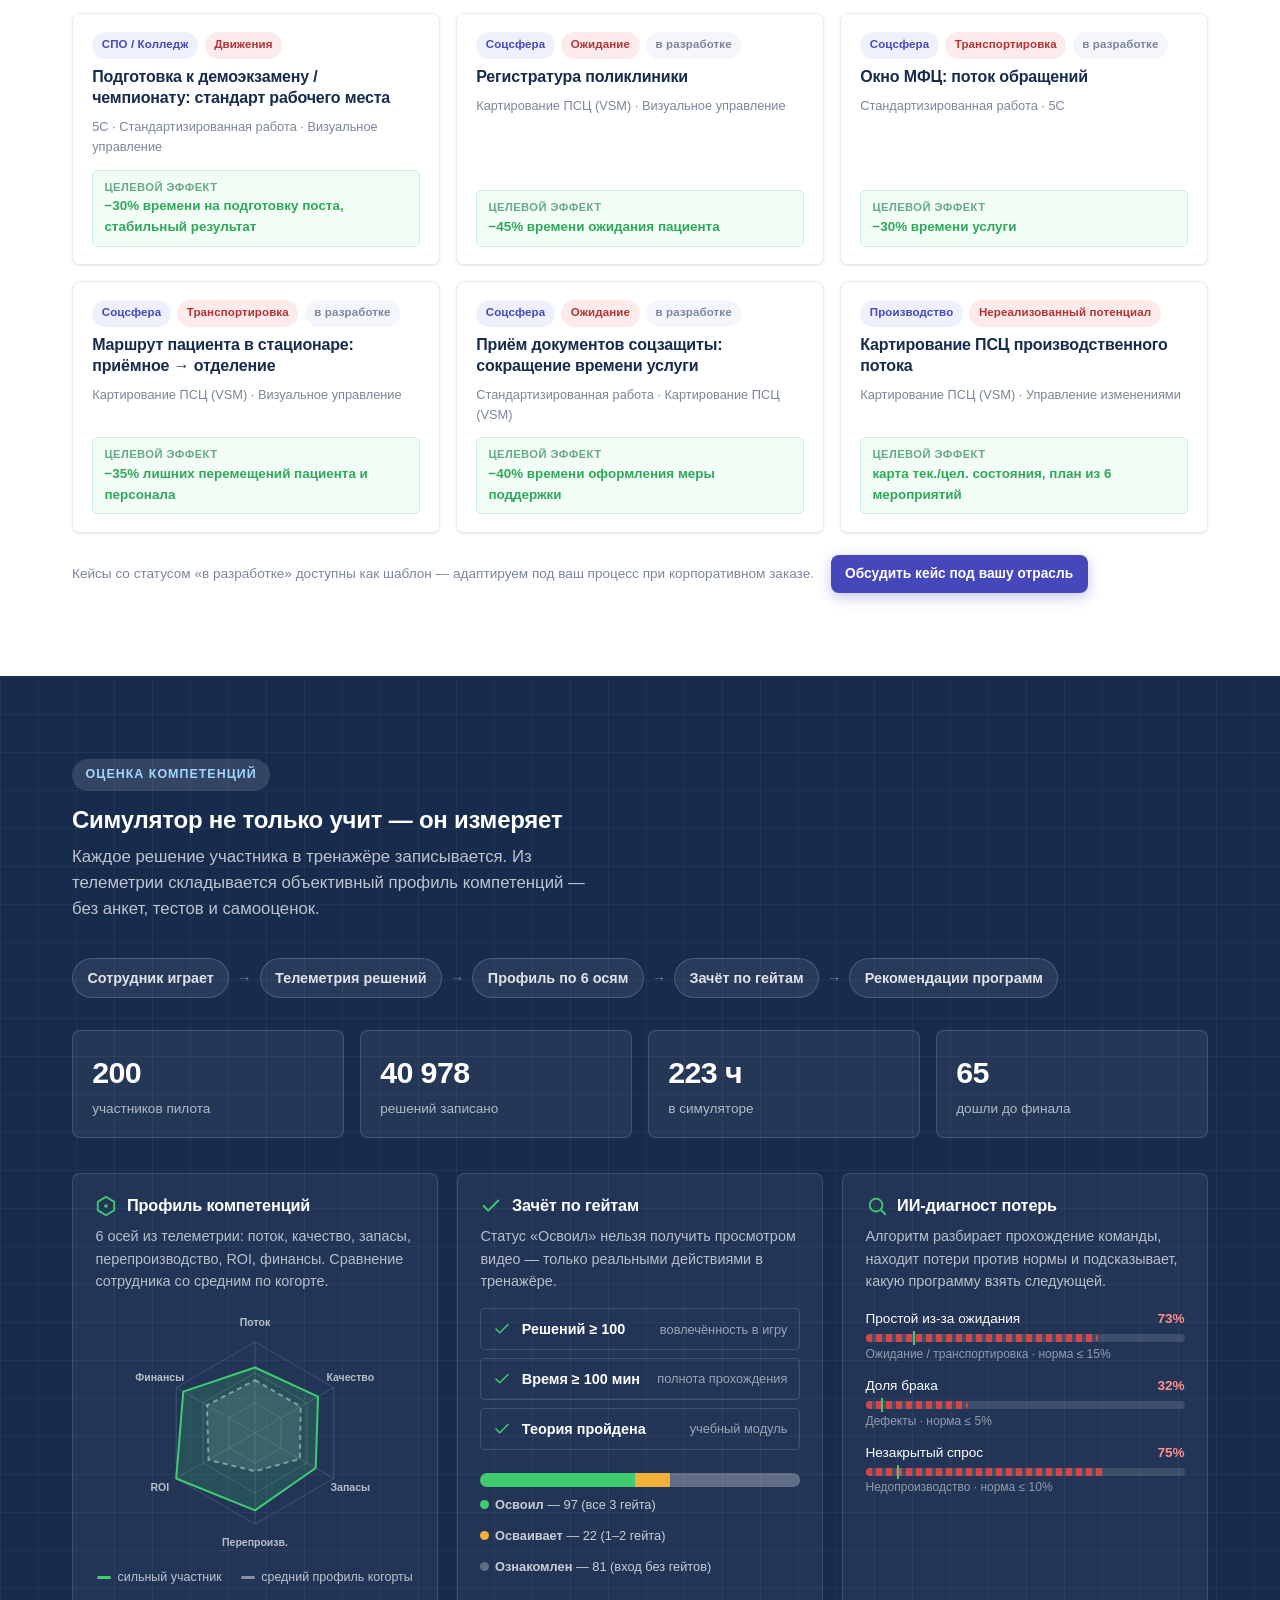
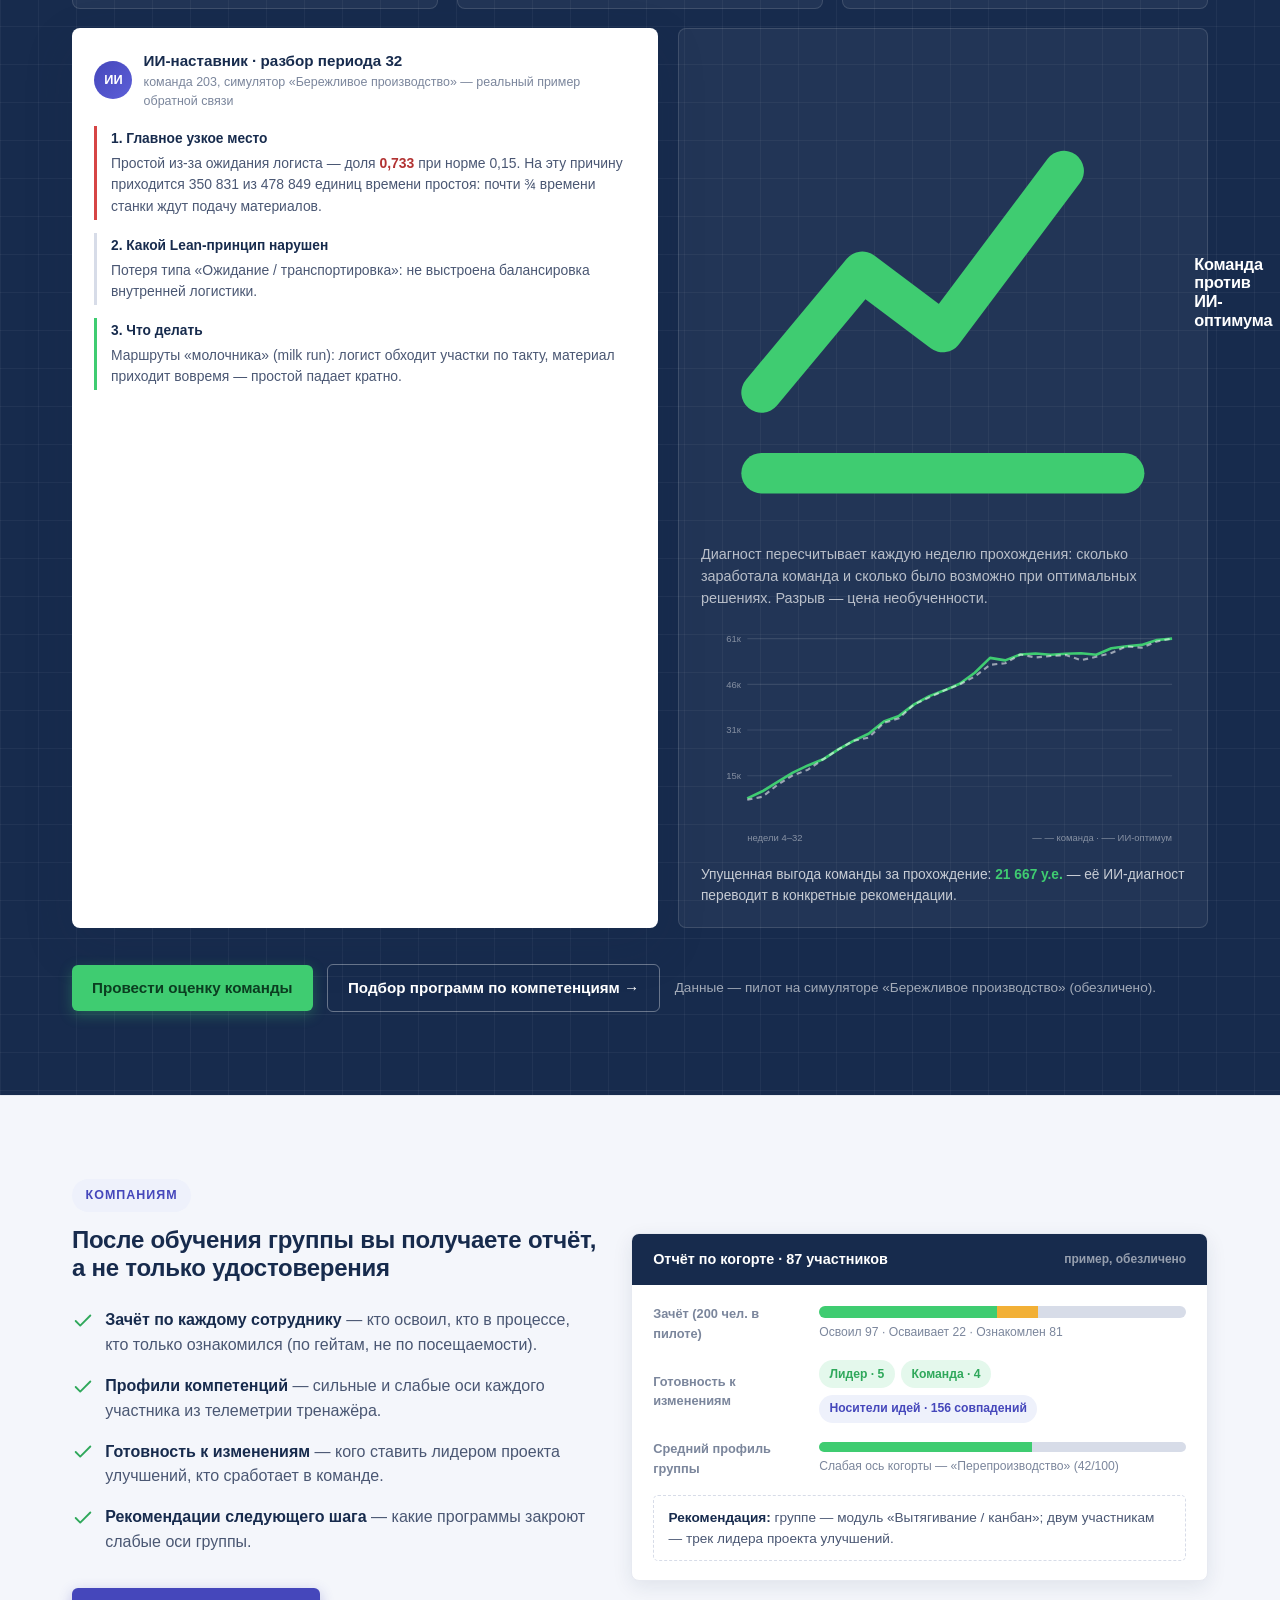
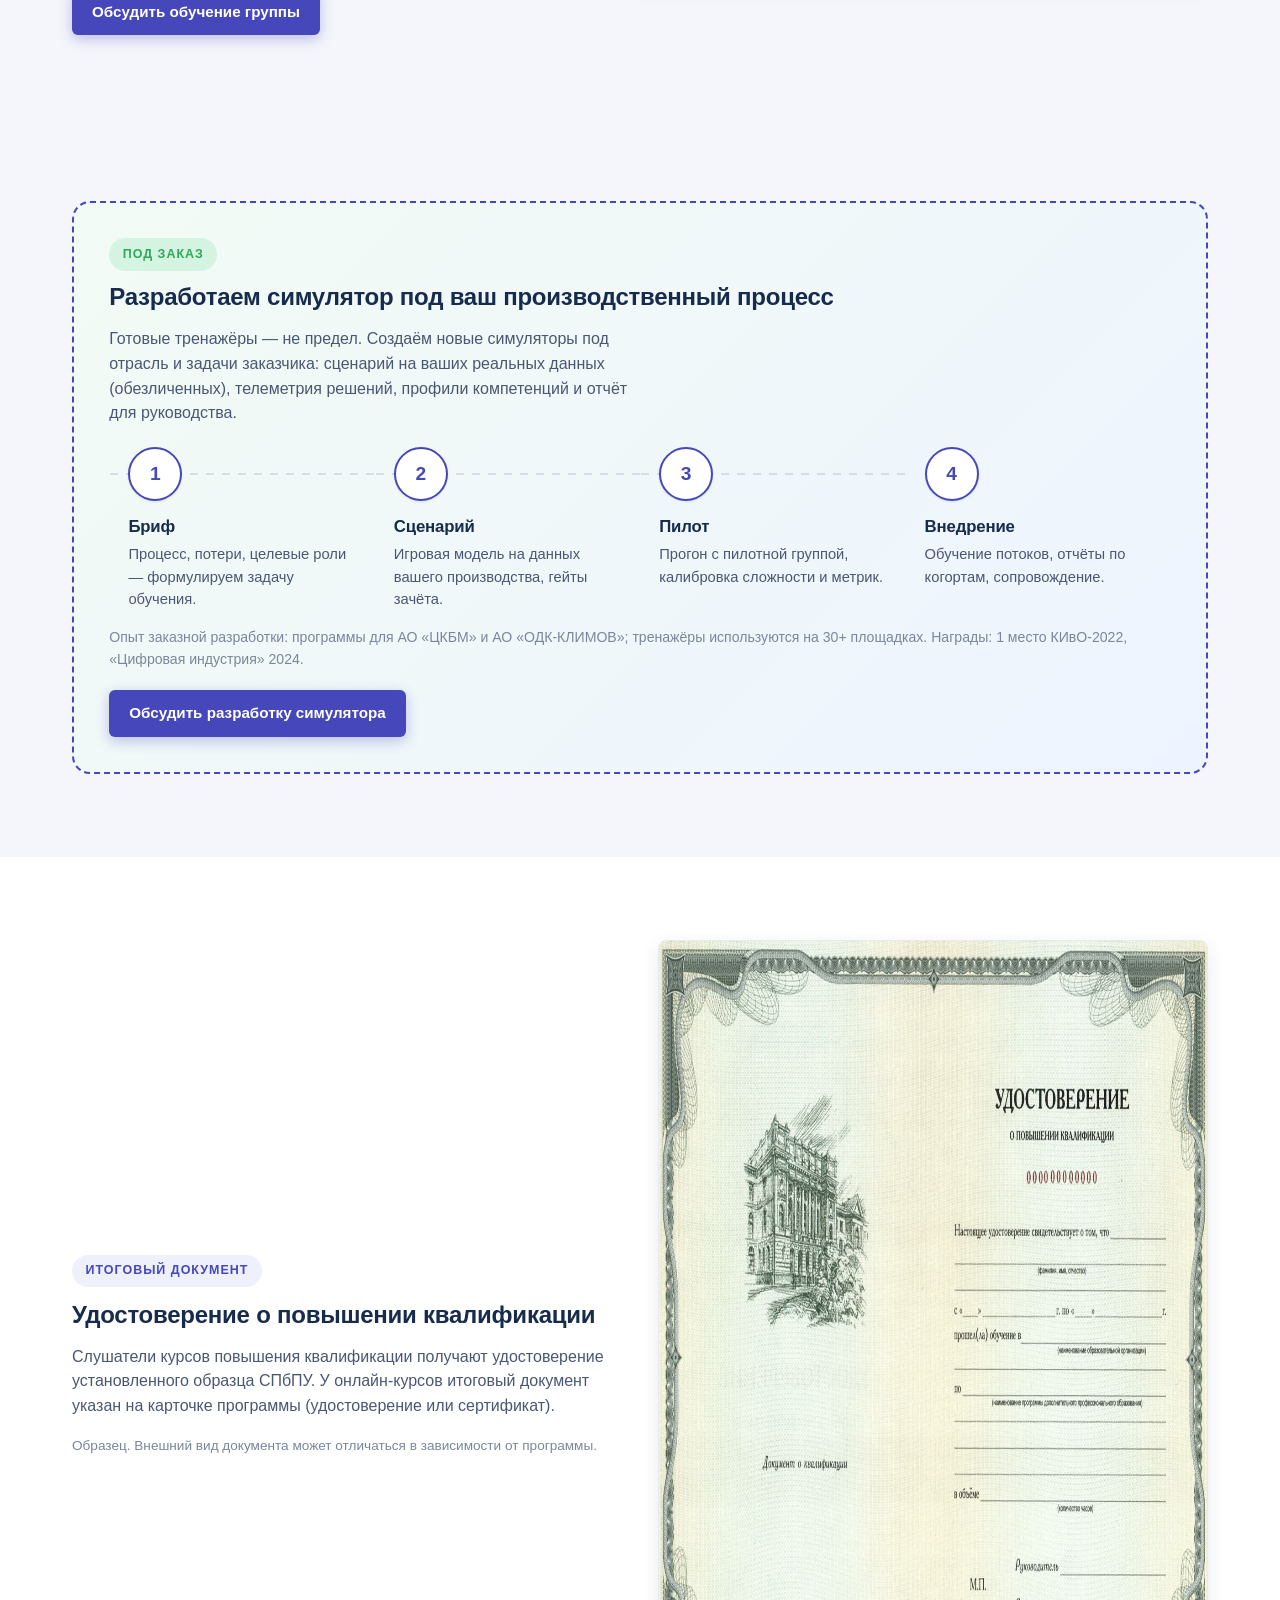
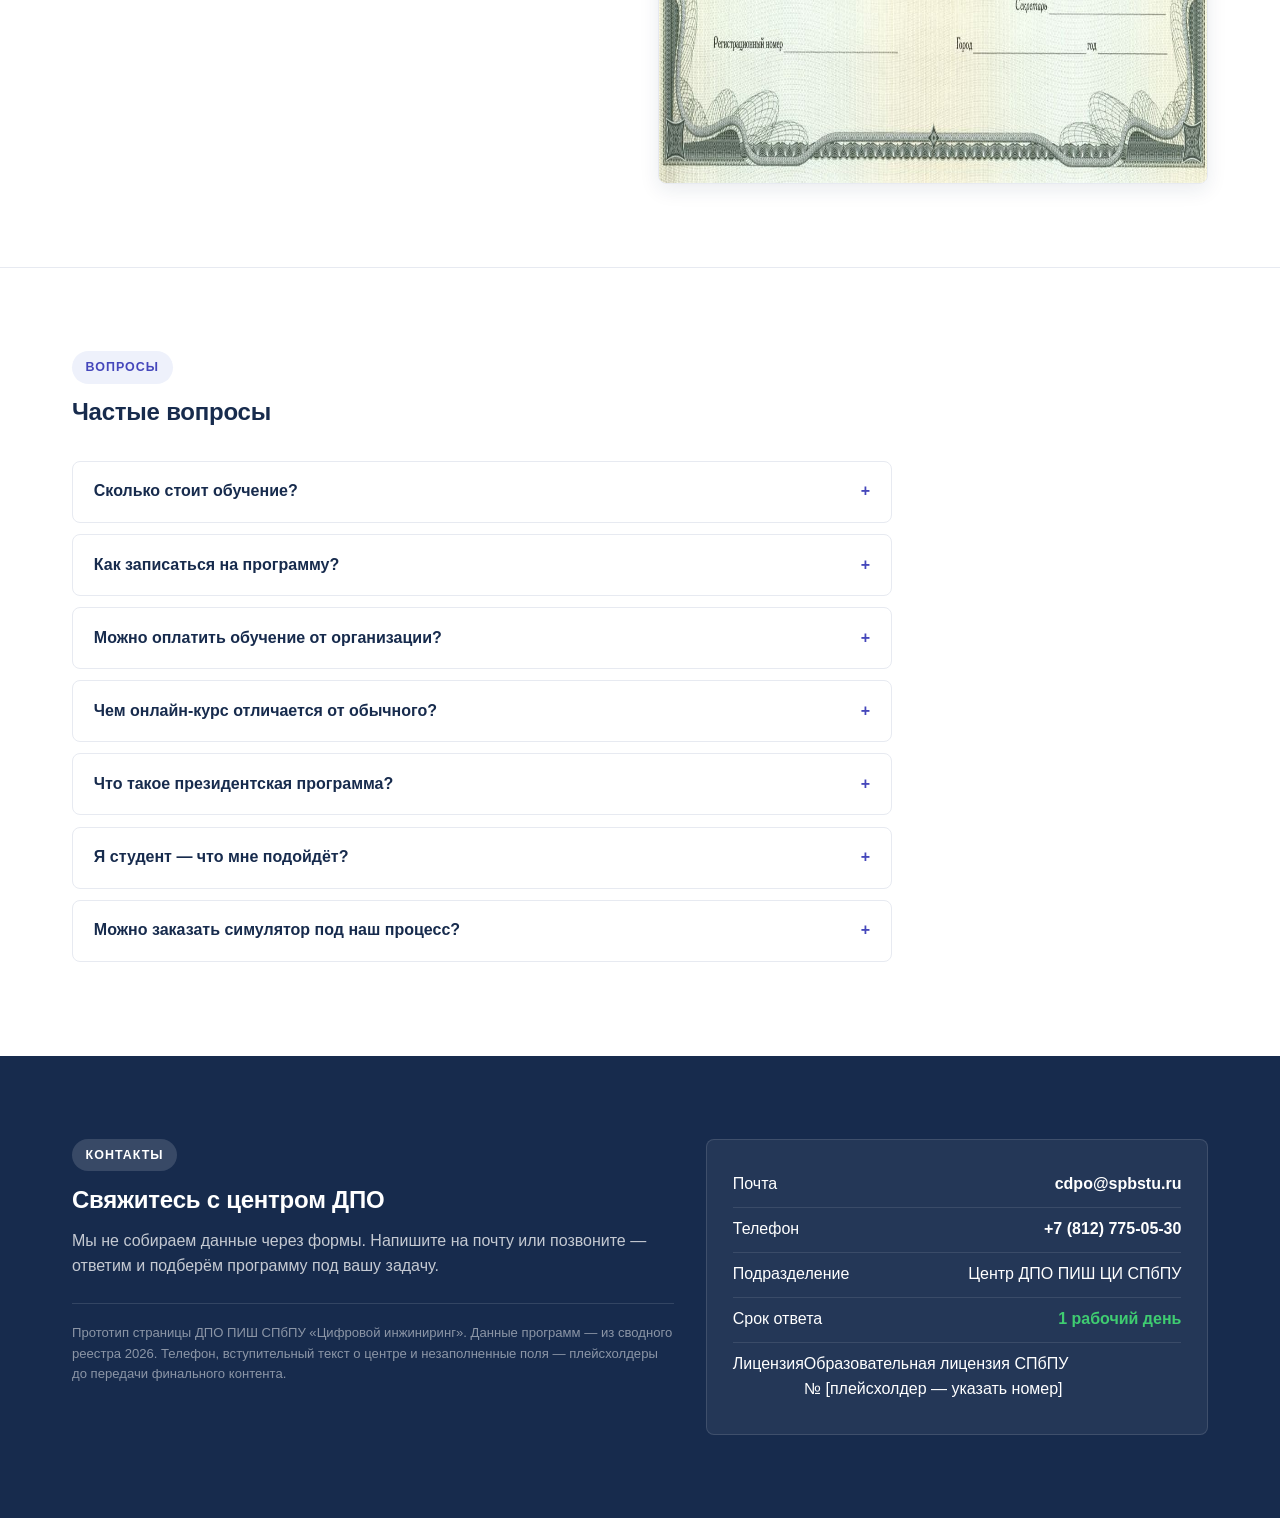
==== commit a84c5954: "feat: профориентация школьников, логотипы партнёров, SEO/GEO-база - Новая страница proforientation.h" ====
--- a/index.html
+++ b/index.html
@@ -5,7 +5,47 @@
   <meta name="viewport" content="width=device-width, initial-scale=1.0">
   <title>Дополнительное профессиональное образование — ПИШ СПбПУ «Цифровой инжиниринг»</title>
   <meta name="description" content="Каталог программ ДПО ПИШ СПбПУ: курсы повышения квалификации, президентская программа, симуляторы и тренажёры, онлайн-курсы.">
+  <!-- Демо-прототип: не индексировать. СНЯТЬ noindex при переносе на боевой домен. -->
+  <meta name="robots" content="noindex, nofollow">
+  <link rel="canonical" href="https://mupamuc.github.io/dpo-pish-demo/">
+  <link rel="icon" type="image/svg+xml" href="assets/favicon.svg">
+  <meta name="theme-color" content="#172B4D">
+  <meta property="og:type" content="website">
+  <meta property="og:title" content="Дополнительное профессиональное образование — ПИШ СПбПУ «Цифровой инжиниринг»">
+  <meta property="og:description" content="27 программ ДПО: курсы повышения квалификации, симуляторы и тренажёры, онлайн-курсы. Цена, формат и срок — сразу на карточке.">
+  <meta property="og:url" content="https://mupamuc.github.io/dpo-pish-demo/">
+  <meta property="og:locale" content="ru_RU">
+  <meta name="twitter:card" content="summary">
   <link rel="stylesheet" href="styles.css">
+  <script type="application/ld+json">
+  {
+    "@context": "https://schema.org",
+    "@type": "EducationalOrganization",
+    "name": "Центр ДПО ПИШ СПбПУ «Цифровой инжиниринг»",
+    "url": "https://mupamuc.github.io/dpo-pish-demo/",
+    "email": "cdpo@spbstu.ru",
+    "telephone": "+7 (812) 775-05-30",
+    "parentOrganization": {
+      "@type": "CollegeOrUniversity",
+      "name": "Санкт-Петербургский политехнический университет Петра Великого",
+      "url": "https://www.spbstu.ru/"
+    },
+    "sameAs": ["https://pish.spbstu.ru/"]
+  }
+  </script>
+  <script type="application/ld+json">
+  {
+    "@context": "https://schema.org",
+    "@type": "FAQPage",
+    "mainEntity": [
+      {"@type": "Question", "name": "Сколько стоит обучение?", "acceptedAnswer": {"@type": "Answer", "text": "Стоимость указана на карточке каждой программы — отдельно для частного лица и для компании (группа от 8 человек). Часть онлайн-курсов бесплатна."}},
+      {"@type": "Question", "name": "Как записаться на программу?", "acceptedAnswer": {"@type": "Answer", "text": "На сайте нет формы записи. Нажмите «Связаться с нами» на нужной программе — откроются почта и телефон центра ДПО. Напишите или позвоните, и мы согласуем участие."}},
+      {"@type": "Question", "name": "Можно оплатить обучение от организации?", "acceptedAnswer": {"@type": "Answer", "text": "Да. У большинства программ есть пометка «Можно оплатить от организации», а также отдельная цена для компаний при группе от 8 человек."}},
+      {"@type": "Question", "name": "Чем онлайн-курс отличается от обычного?", "acceptedAnswer": {"@type": "Answer", "text": "Онлайн-курс проходят самостоятельно, он стартует сразу — без ожидания набора группы. Обычные курсы идут потоками."}},
+      {"@type": "Question", "name": "Что такое президентская программа?", "acceptedAnswer": {"@type": "Answer", "text": "Программа подготовки управленческих кадров: 550 часов, конкурсный отбор, ежегодный набор. Государство компенсирует 2/3 стоимости, стажировка включена."}}
+    ]
+  }
+  </script>
 </head>
 <body>
   <!-- ── Header ── -->
@@ -19,8 +59,10 @@
         <a href="#how">Как это работает</a>
         <a href="#catalog" class="active">Программы</a>
         <a href="#cases">Кейсы</a>
+        <a href="#report">Компаниям</a>
         <a href="#assessment">Оценка компетенций</a>
         <a href="competencies.html">Подбор программ</a>
+        <a href="proforientation.html">Школьникам</a>
         <a href="#contacts">Контакты</a>
       </nav>
       <div class="header-cta">
@@ -30,6 +72,15 @@
     </div>
   </header>
 
+  <!-- ── Partner logos ── -->
+  <div class="partner-strip" aria-label="Организаторы">
+    <div class="wrap">
+      <img class="lg-spbstu" src="assets/logo-spbstu.svg" alt="СПбПУ — Санкт-Петербургский политехнический университет Петра Великого">
+      <img class="lg-pish" src="assets/logo-pish-dark.svg" alt="ПИШ СПбПУ «Цифровой инжиниринг»">
+      <img class="lg-cml" src="assets/logo-cmlbench-edu.svg" alt="CML-Bench EDU">
+    </div>
+  </div>
+
   <main id="top">
     <!-- ── Hero ── -->
     <section class="hero">
@@ -39,7 +90,8 @@
           <h1>Инженерные программы <span class="accent">для специалистов и предприятий</span></h1>
           <p class="lead">Повышение квалификации, тренажёры и онлайн-курсы от Передовой инженерной школы СПбПУ. Цена, формат и срок — сразу на карточке, без писем ради базовых вопросов.</p>
           <div class="hero-actions">
-            <a class="btn btn-primary" href="#catalog">Смотреть программы</a>
+            <a class="btn btn-primary" href="#catalog">Учусь сам — к программам</a>
+            <a class="btn btn-ghost" href="#report">Обучаем сотрудников →</a>
             <button class="btn btn-ghost" onclick="openContacts('hero')">Связаться с нами</button>
           </div>
           <div class="hero-trust">
@@ -340,6 +392,27 @@
       </div>
     </section>
 
+    <!-- ── Разработка симуляторов под заказ ── -->
+    <section id="custom-sim">
+      <div class="wrap">
+        <div class="shkb" style="border-color:var(--blue)">
+          <span class="eyebrow">Под заказ</span>
+          <h2>Разработаем симулятор под ваш производственный процесс</h2>
+          <p>Готовые тренажёры — не предел. Создаём новые симуляторы под отрасль и задачи заказчика: сценарий на ваших реальных данных (обезличенных), телеметрия решений, профили компетенций и отчёт для руководства.</p>
+          <div class="chain" style="margin-top:1.3rem">
+            <div class="step"><div class="num">1</div><h4>Бриф</h4><p>Процесс, потери, целевые роли — формулируем задачу обучения.</p></div>
+            <div class="step"><div class="num">2</div><h4>Сценарий</h4><p>Игровая модель на данных вашего производства, гейты зачёта.</p></div>
+            <div class="step"><div class="num">3</div><h4>Пилот</h4><p>Прогон с пилотной группой, калибровка сложности и метрик.</p></div>
+            <div class="step"><div class="num">4</div><h4>Внедрение</h4><p>Обучение потоков, отчёты по когортам, сопровождение.</p></div>
+          </div>
+          <div class="partners" style="margin-top:1rem">Опыт заказной разработки: программы для АО «ЦКБМ» и АО «ОДК-КЛИМОВ»; тренажёры используются на 30+ площадках. Награды: 1 место КИвО-2022, «Цифровая индустрия» 2024.</div>
+          <div style="margin-top:1.2rem">
+            <button class="btn btn-primary" onclick="openContacts('разработка симулятора под заказ')">Обсудить разработку симулятора</button>
+          </div>
+        </div>
+      </div>
+    </section>
+
     <!-- ── Удостоверение ── -->
     <section class="cert-strip" id="cert">
       <div class="wrap">
@@ -368,6 +441,8 @@
           <details class="faq-item"><summary>Можно оплатить обучение от организации?<span class="pm">+</span></summary><div class="a">Да. У большинства программ есть пометка «Можно оплатить от организации», а также отдельная цена для компаний при группе от 8 человек.</div></details>
           <details class="faq-item"><summary>Чем онлайн-курс отличается от обычного?<span class="pm">+</span></summary><div class="a">Онлайн-курс проходят самостоятельно, он стартует сразу — без ожидания набора группы. Обычные курсы идут потоками со статусом «Идёт набор» или «Следующий поток позже».</div></details>
           <details class="faq-item"><summary>Что такое президентская программа?<span class="pm">+</span></summary><div class="a">Отдельная программа подготовки управленческих кадров (550 часов, конкурсный отбор, ежегодный набор). Государство компенсирует 2/3 стоимости, стажировка включена. Подробности — во вкладке «Президентская программа».</div></details>
+          <details class="faq-item"><summary>Я студент — что мне подойдёт?<span class="pm">+</span></summary><div class="a">Студентам доступны онлайн-курсы (часть бесплатна) и тренажёры «Бережливый университет» и «Технологическое лидерство» (для студентов СПбПУ, в разработке). Школьникам — раздел <a href="proforientation.html">«Школьникам»</a>. Условия участия для студентов уточняйте по почте центра.</div></details>
+          <details class="faq-item"><summary>Можно заказать симулятор под наш процесс?<span class="pm">+</span></summary><div class="a">Да. Разрабатываем симуляторы под отрасль и данные заказчика — сценарий, телеметрия, отчёты по компетенциям. Как это устроено — в разделе <a href="#custom-sim">«Разработка под заказ»</a>.</div></details>
         </div>
       </div>
     </section>
@@ -386,6 +461,7 @@
           <div class="c-row"><span>Телефон</span><a href="tel:+78127750530">+7 (812) 775-05-30</a></div>
           <div class="c-row"><span>Подразделение</span><span>Центр ДПО ПИШ ЦИ СПбПУ</span></div>
           <div class="c-row"><span>Срок ответа</span><span class="reply">1 рабочий день</span></div>
+          <div class="c-row"><span>Лицензия</span><span>Образовательная лицензия СПбПУ №&nbsp;[плейсхолдер — указать номер]</span></div>
         </div>
       </div>
     </section>
--- a/styles.css
+++ b/styles.css
@@ -559,3 +559,74 @@
   .case-cards { grid-template-columns:1fr; }
   .rm-row { grid-template-columns:1fr; gap:.3rem; }
 }
+
+/* ── Partner logo strip (СПбПУ · ПИШ ЦИ · CML-Bench EDU) ── */
+.partner-strip { background:#fff; border-bottom:1px solid var(--line); }
+.partner-strip .wrap { display:flex; align-items:center; justify-content:center; gap:clamp(1.8rem,5vw,4rem);
+  padding-top:.85rem; padding-bottom:.85rem; flex-wrap:wrap; }
+.partner-strip img { width:auto; display:block; opacity:.92; }
+.partner-strip img:hover { opacity:1; }
+.partner-strip .lg-spbstu { height:48px; }
+.partner-strip .lg-pish { height:38px; }
+.partner-strip .lg-cml { height:42px; }
+@media (max-width:640px) {
+  .partner-strip .lg-spbstu { height:36px; }
+  .partner-strip .lg-pish { height:28px; }
+  .partner-strip .lg-cml { height:32px; }
+}
+
+/* ── Профориентация школьников ── */
+.prof-hero { background:
+  radial-gradient(900px 400px at 90% -10%, rgba(69,71,187,.10), transparent 60%),
+  var(--bg); }
+.prof-hero .wrap { padding-top:clamp(2.2rem,4vw,3.6rem); padding-bottom:clamp(1.6rem,3vw,2.6rem); max-width:860px; }
+.prof-hero h1 { font-size:clamp(1.9rem,1.3rem+2.4vw,3rem); margin:1rem 0 .8rem; }
+.prof-hero p { color:var(--ink-2); font-size:1.06rem; }
+
+.fact-cards { display:grid; grid-template-columns:repeat(3,1fr); gap:.9rem; margin:1.3rem 0; }
+.fact-card { background:var(--bg-tint); border:1px solid var(--line); border-radius:12px; padding:.9rem 1.1rem; }
+.fact-card .fl { font-size:.76rem; color:var(--muted); font-weight:700; text-transform:uppercase; letter-spacing:.05em; }
+.fact-card .fv { font-weight:800; margin-top:.25rem; }
+.fact-card .fv.tbd { color:var(--muted); font-style:italic; font-weight:600; }
+
+.mail-checklist { display:flex; gap:.7rem; align-items:flex-start; background:#eef2ff; border:1px solid #d9defa;
+  border-radius:12px; padding:1rem 1.2rem; margin:1.1rem 0 1.3rem; font-size:.95rem; }
+
+.prof-cards { display:grid; grid-template-columns:repeat(2,1fr); gap:1rem; margin-top:1.4rem; }
+.prof-card { background:var(--surface); border:1px solid var(--line); border-radius:14px; padding:1.2rem 1.3rem; }
+.prof-card h4 { margin-bottom:.35rem; }
+.prof-card p { color:var(--ink-2); font-size:.93rem; }
+.prof-card .ph-text { color:var(--muted); font-style:italic; }
+.prof-card a.more { font-weight:700; font-size:.9rem; }
+
+.route-list { display:grid; grid-template-columns:repeat(3,1fr); gap:1rem; margin-top:1.4rem; }
+
+.paid-card { background:var(--surface); border:1px solid var(--line); border-radius:14px; margin-top:1rem; }
+.paid-card summary { list-style:none; cursor:pointer; padding:1.2rem 1.3rem; }
+.paid-card summary::-webkit-details-marker { display:none; }
+.paid-card .badges { display:flex; gap:.5rem; margin-bottom:.55rem; }
+.badge-type { background:var(--blue); color:#fff; font-size:.72rem; font-weight:700; padding:.25rem .7rem; border-radius:100px; }
+.badge-paid { background:#fff4e0; color:#a06a12; font-size:.72rem; font-weight:700; padding:.25rem .7rem; border-radius:100px; }
+.paid-card .meta { color:var(--muted); font-size:.86rem; margin-top:.45rem; }
+.paid-card .expand-hint { color:var(--blue); font-weight:700; font-size:.88rem; margin-top:.6rem; display:inline-block; }
+.paid-card[open] .expand-hint { display:none; }
+.paid-card .paid-body { padding:0 1.3rem 1.3rem; border-top:1px solid var(--line); padding-top:1.1rem; }
+.paid-card .paid-body ul { margin:.5rem 0 .9rem 1.2rem; color:var(--ink-2); font-size:.93rem; }
+
+.shkb { background:linear-gradient(135deg, #f2fbf5, #eef4ff); border:2px dashed var(--green-700);
+  border-radius:18px; padding:clamp(1.4rem,3vw,2.2rem); }
+.shkb .eyebrow { background:rgba(63,204,113,.16); color:var(--green-700); }
+.shkb h2 { margin:.8rem 0 .6rem; }
+.shkb p { color:var(--ink-2); max-width:60ch; }
+.shkb .partners { font-size:.88rem; color:var(--muted); margin-top:.8rem; }
+
+.event-list { margin-top:1.3rem; border:1px solid var(--line); border-radius:14px; background:var(--surface); overflow:hidden; }
+.event-row { display:flex; gap:1.2rem; padding:.95rem 1.3rem; border-bottom:1px solid var(--line); font-size:.95rem; }
+.event-row:last-child { border-bottom:none; }
+.event-row .ed { color:var(--muted); font-weight:700; white-space:nowrap; min-width:90px; }
+
+@media (max-width:960px) { .prof-cards, .route-list { grid-template-columns:1fr 1fr; } }
+@media (max-width:720px) {
+  .fact-cards { grid-template-columns:1fr 1fr; }
+  .prof-cards, .route-list { grid-template-columns:1fr; }
+}
